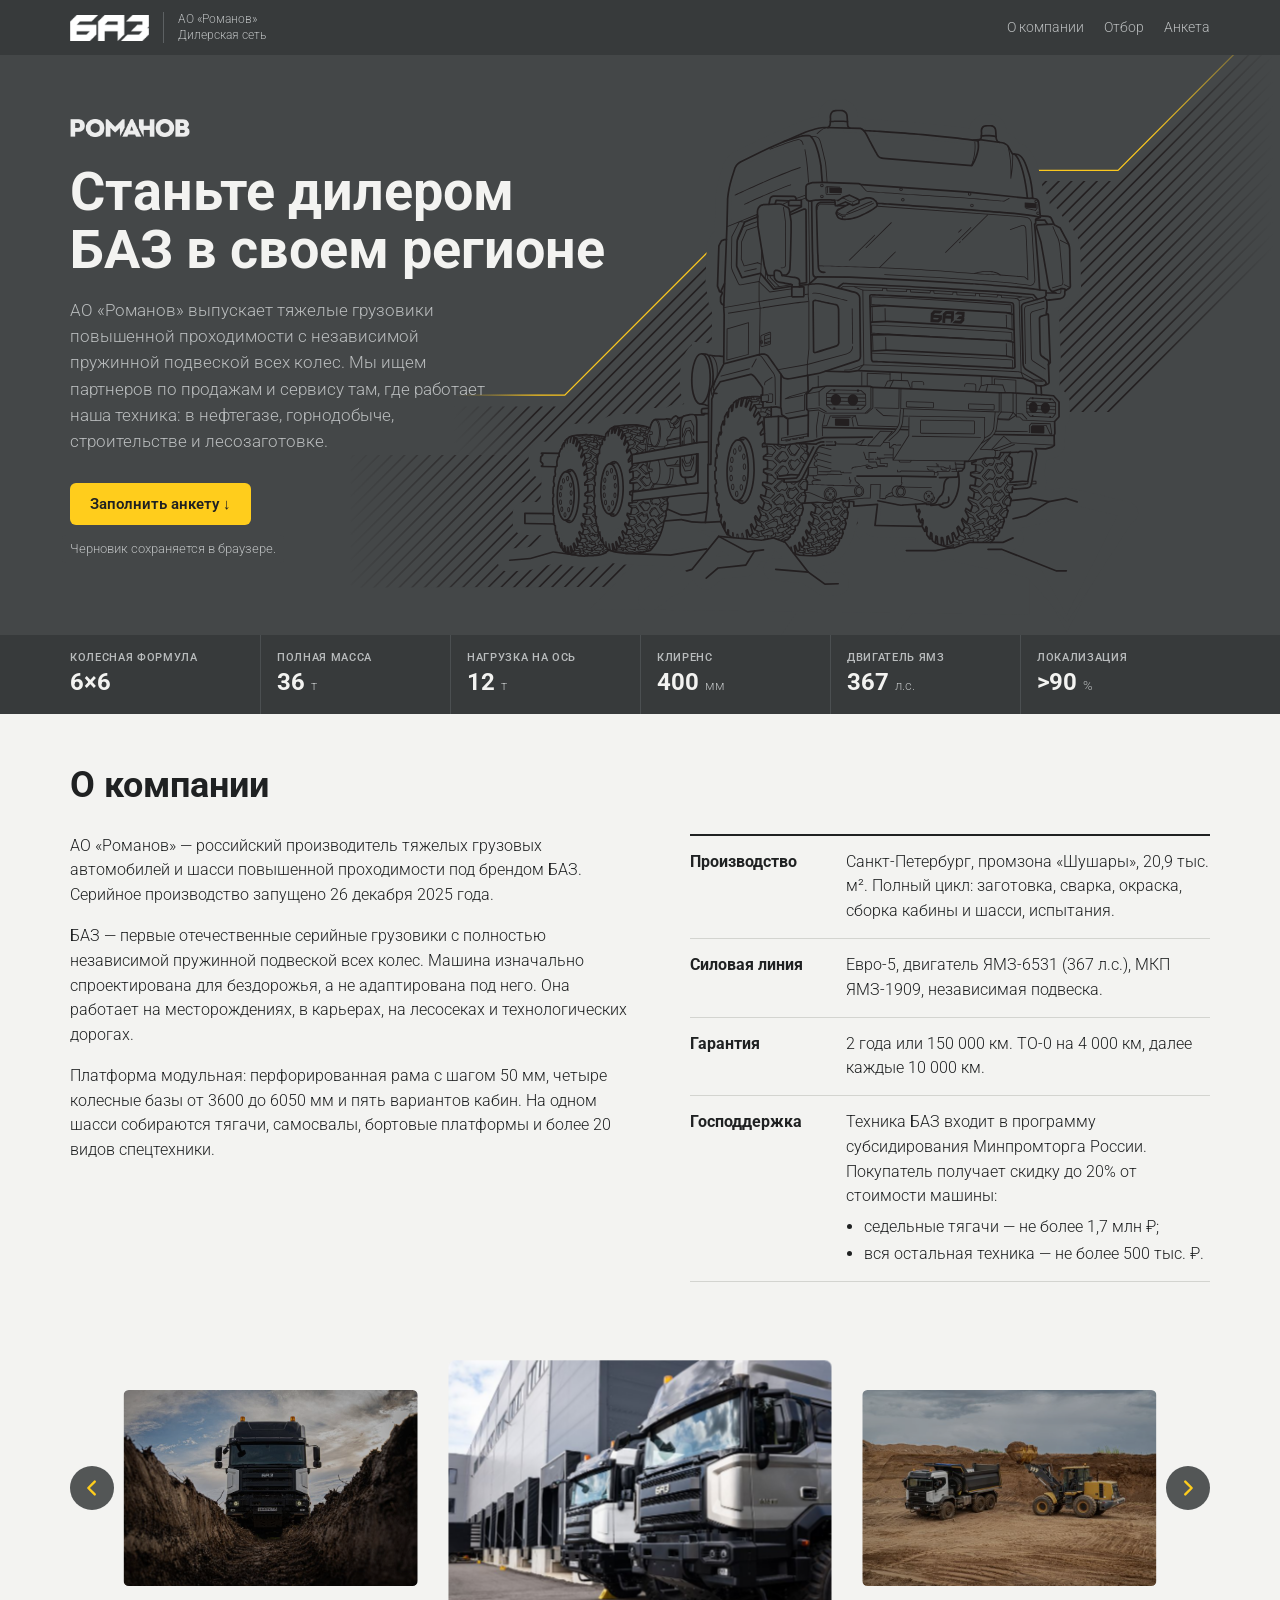
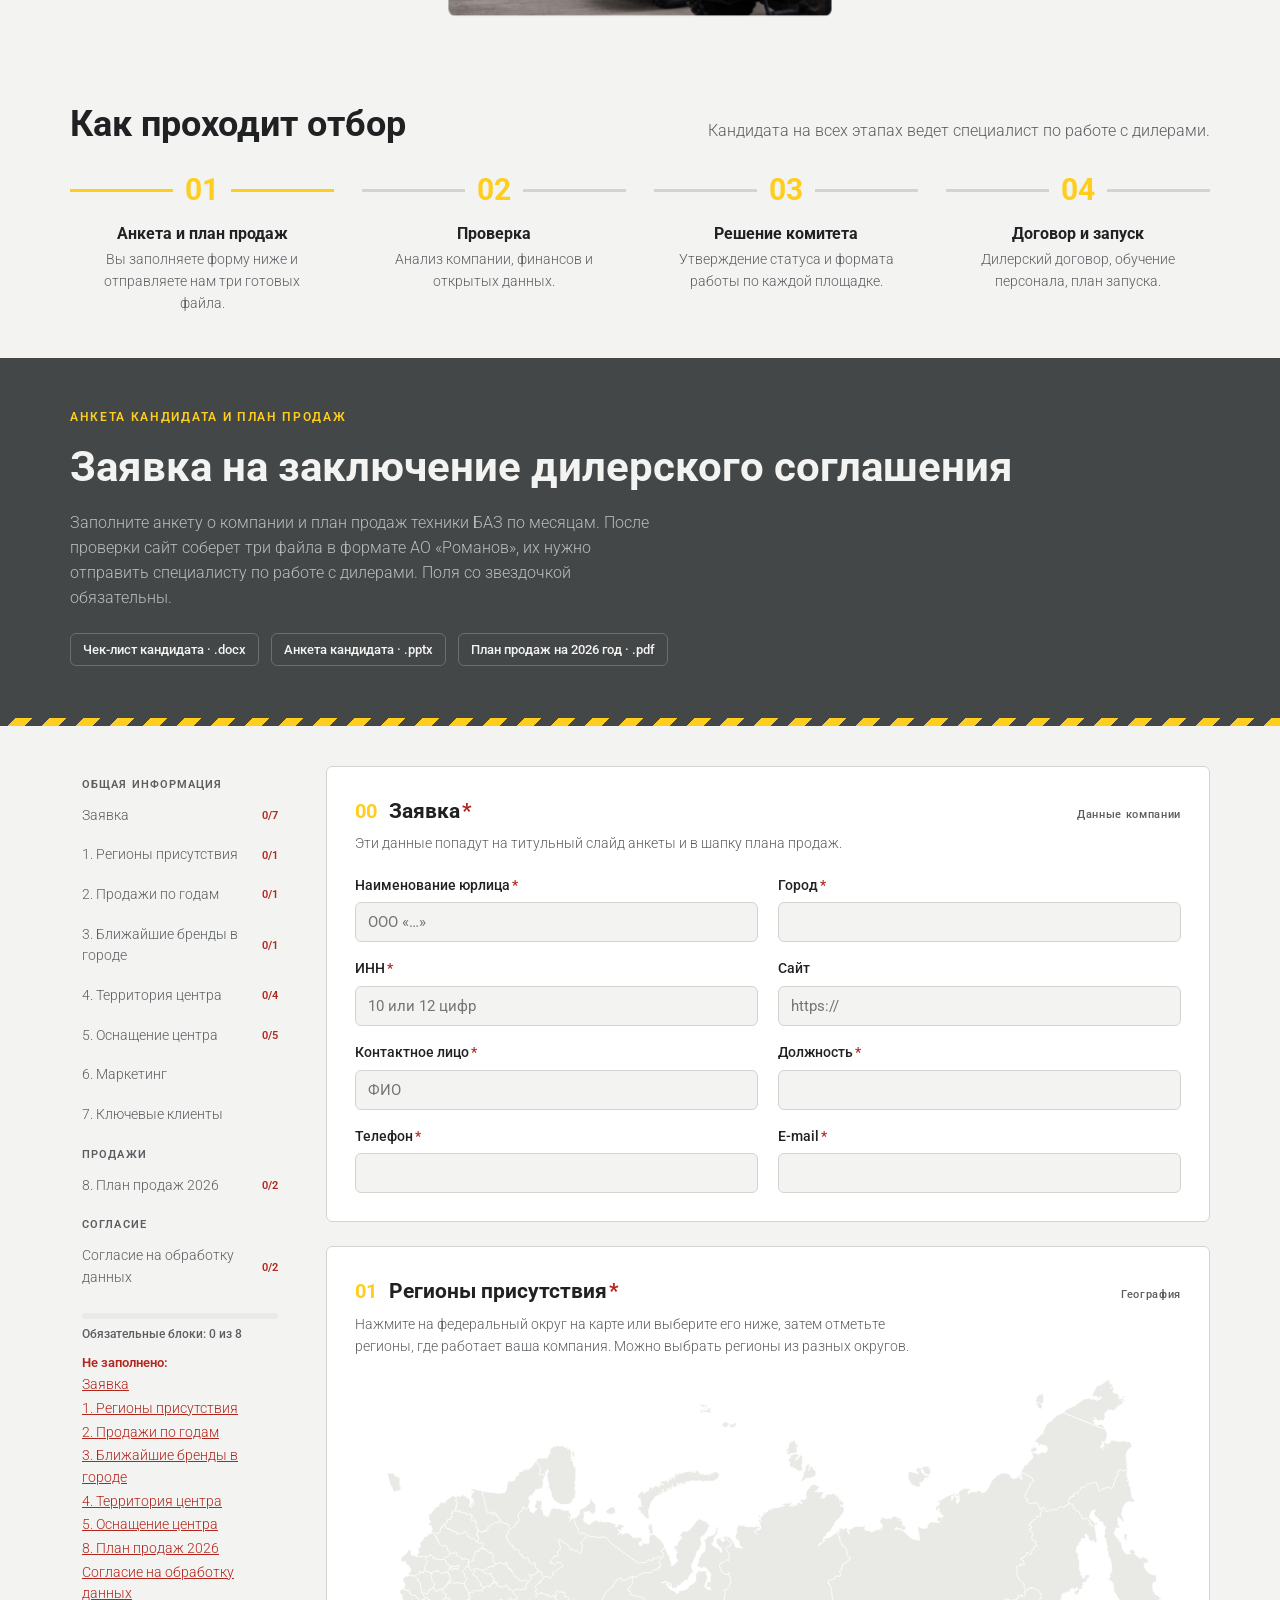
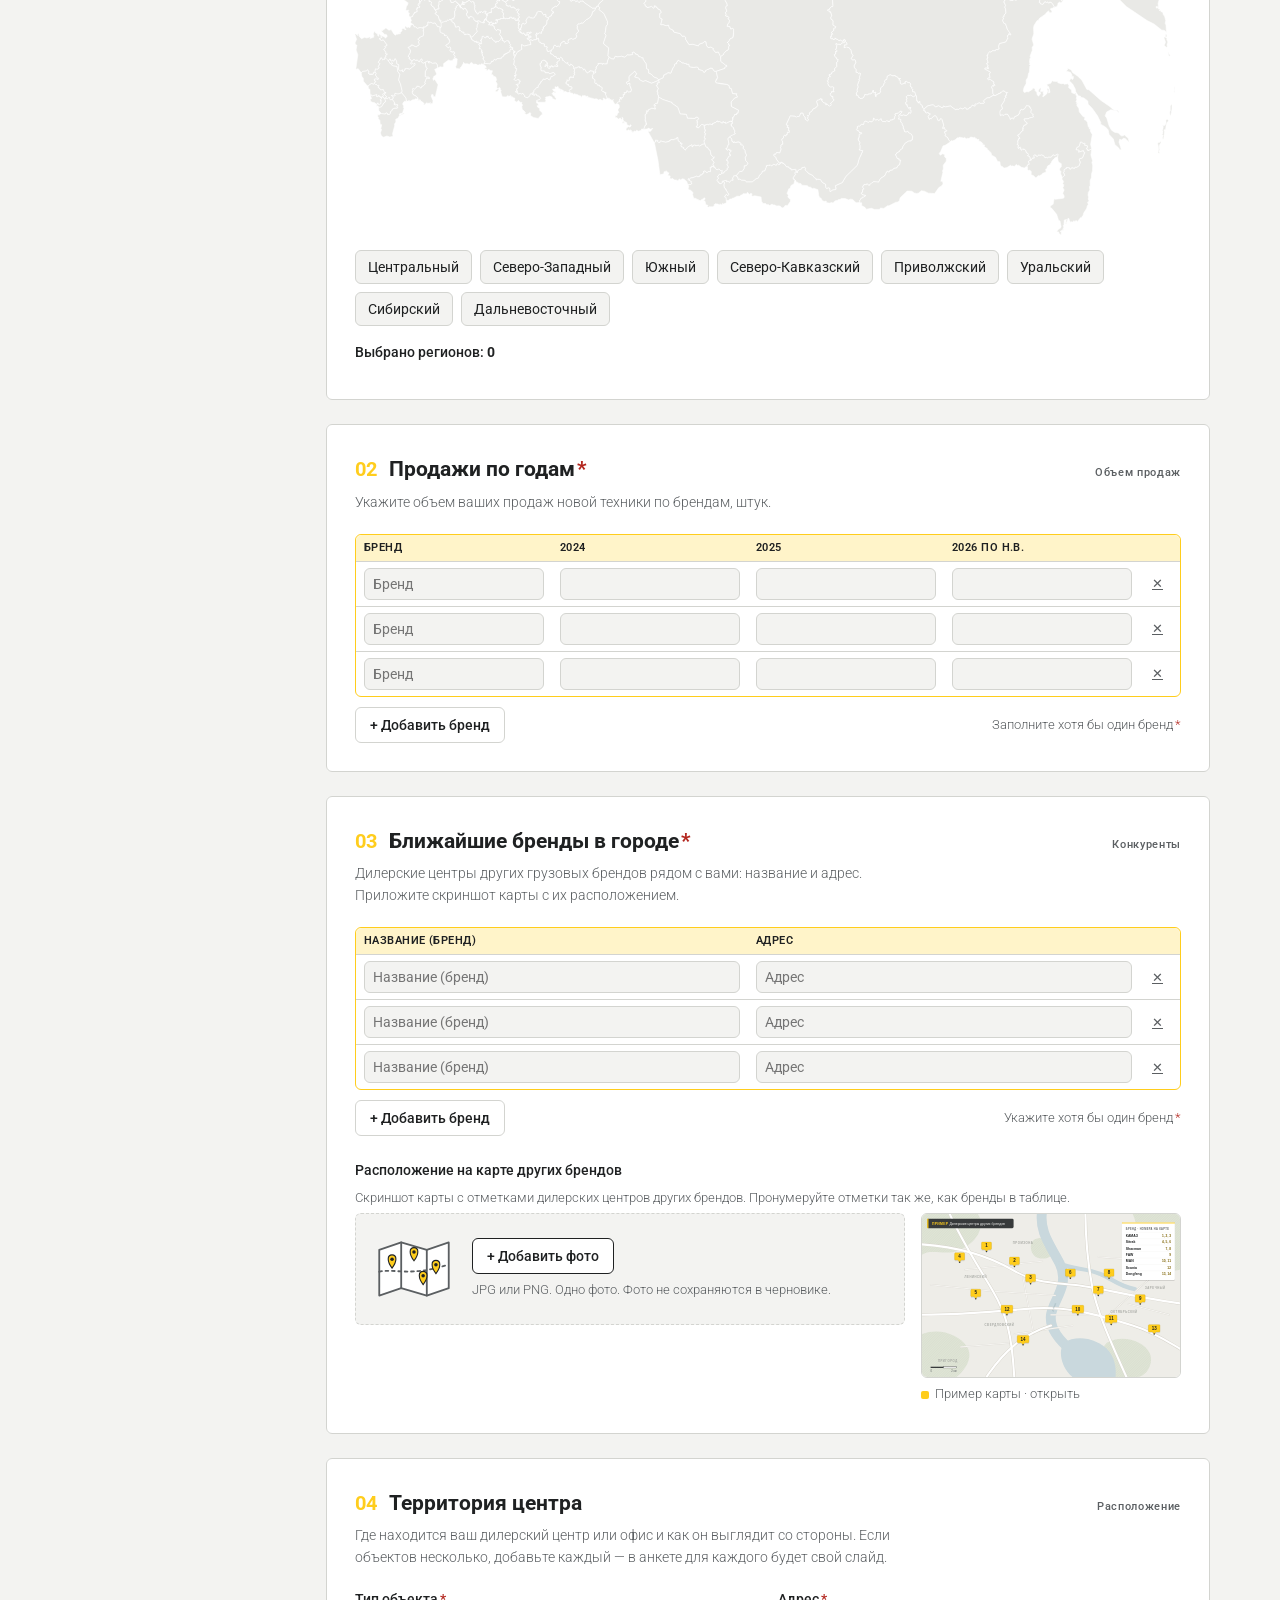
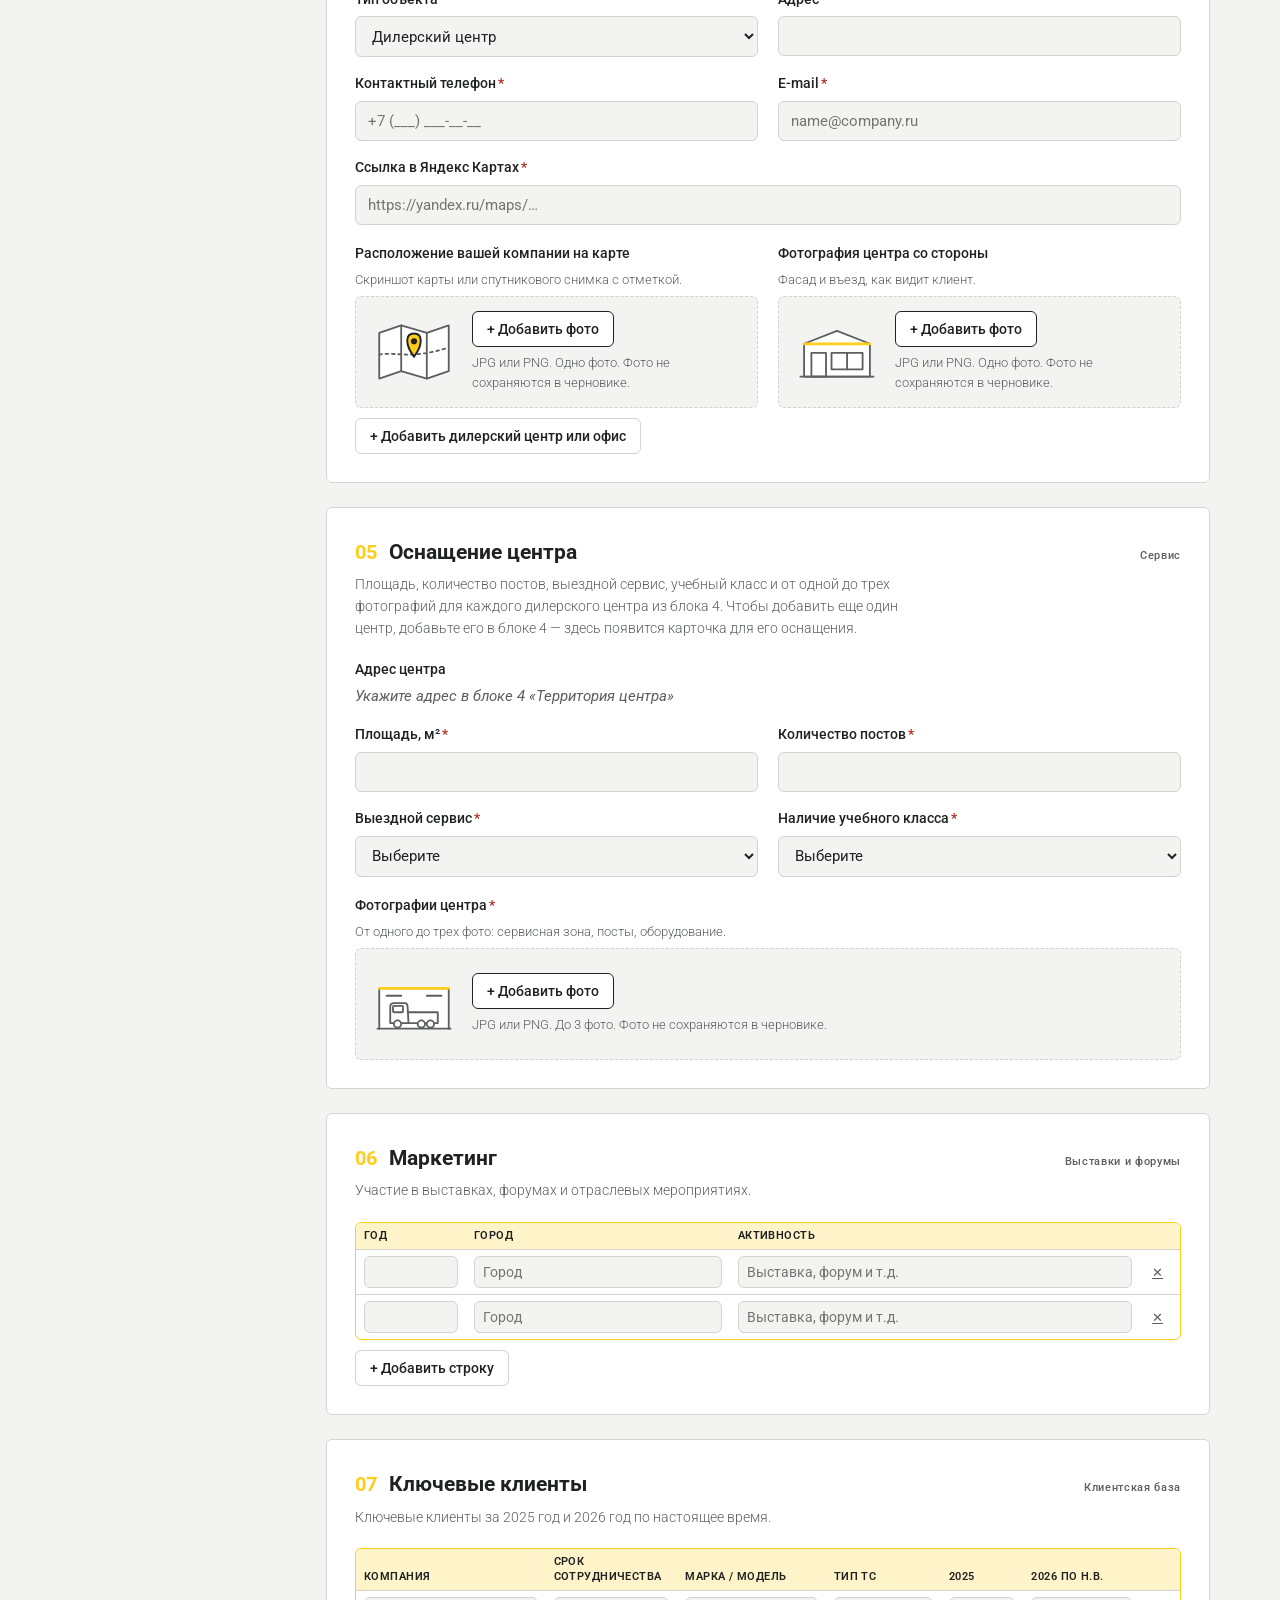
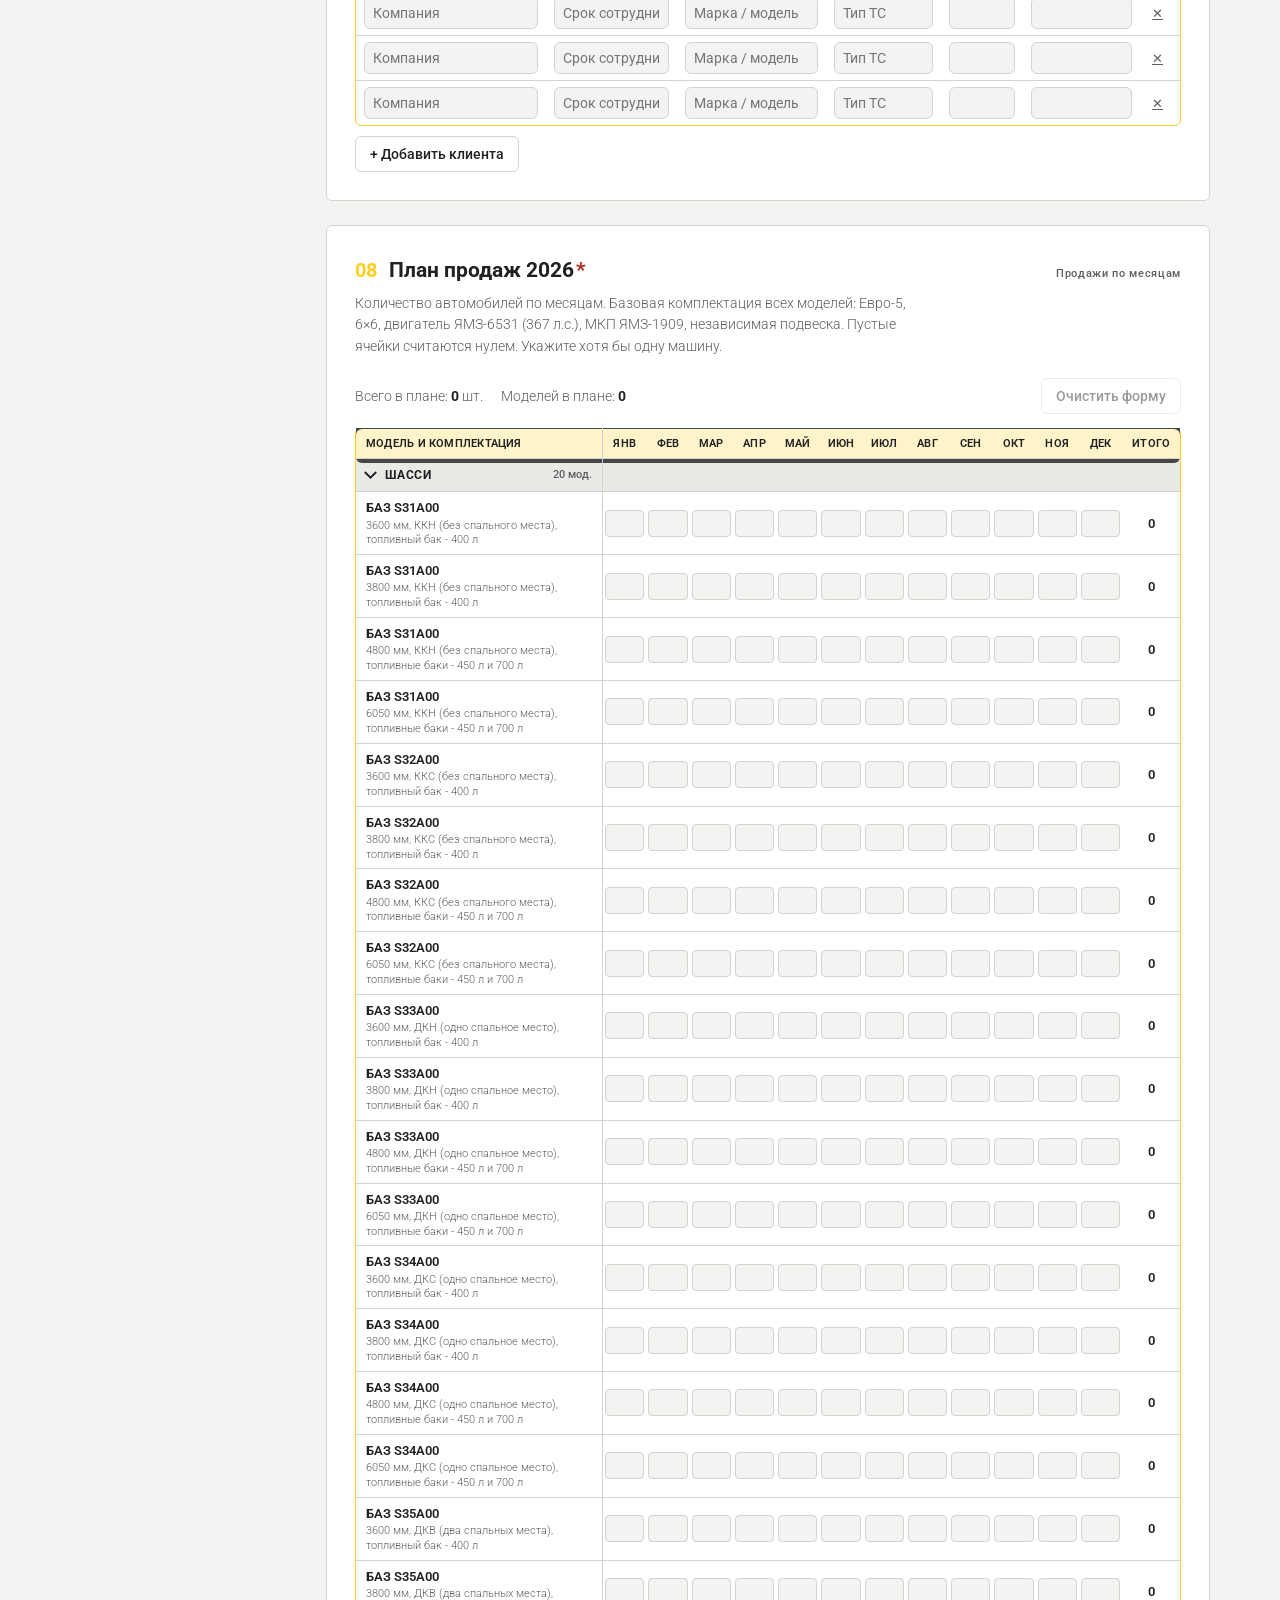
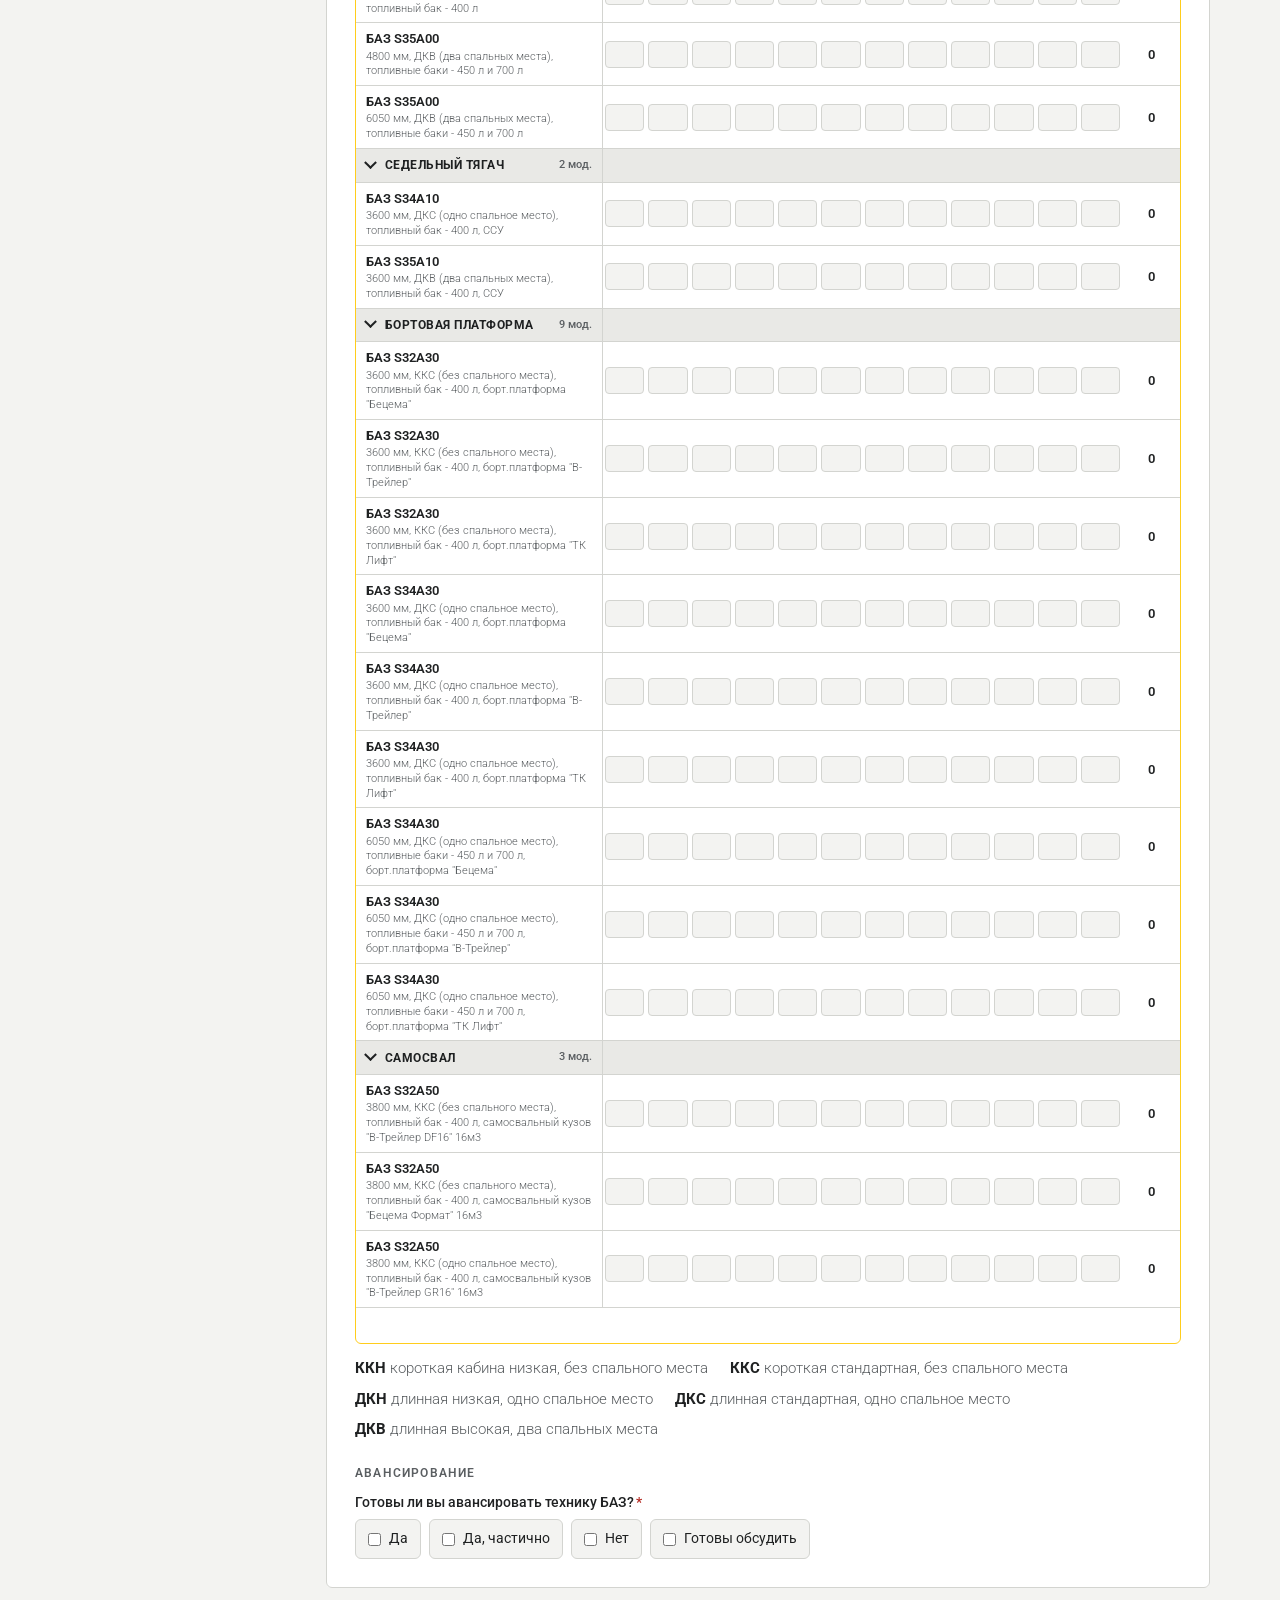
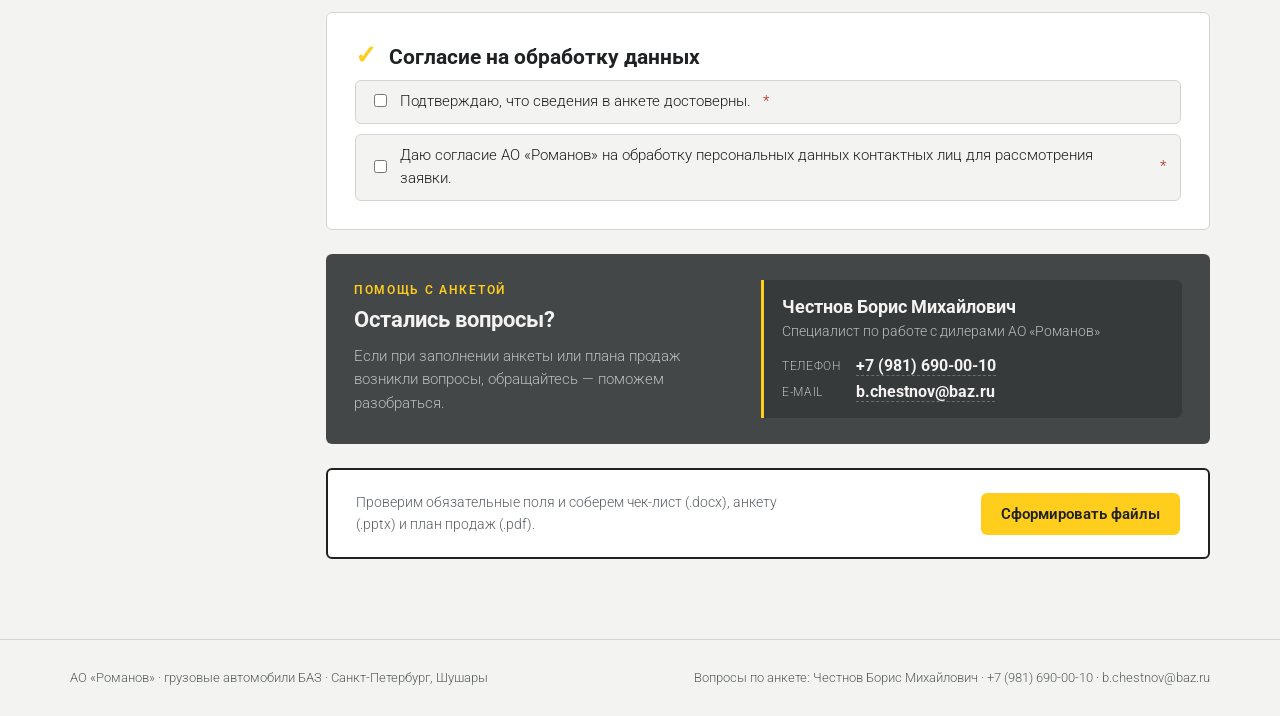
==== index.html @ 2ce1e751 "Блок 03: пример карты конкурентов в окне поверх анкеты Co-Authored-By: Claude Opus 5.5 <noreply@anth" ====
<!doctype html>
<html lang="ru">
<head>
<meta charset="utf-8">
<meta name="viewport" content="width=device-width, initial-scale=1, viewport-fit=cover">
<title>Анкета дилера БАЗ — АО «Романов»</title>
<meta name="description" content="Станьте дилером грузовиков БАЗ в своем регионе. АО «Романов» ищет партнеров по продажам и сервису: заполните анкету кандидата, и файлы для заявки сформируются автоматически.">
<meta name="theme-color" content="#373a3b">
<meta property="og:type" content="website">
<meta property="og:locale" content="ru_RU">
<meta property="og:title" content="Станьте дилером БАЗ в своем регионе">
<meta property="og:description" content="АО «Романов» ищет партнеров по продажам и сервису грузовиков БАЗ. Анкета кандидата в дилеры.">
<meta property="og:image" content="assets/img/hero.jpg">
<link rel="icon" href="favicon.ico" sizes="any">
<link rel="apple-touch-icon" href="assets/img/apple-touch-icon.png">
<link rel="preconnect" href="https://fonts.googleapis.com">
<link rel="preconnect" href="https://fonts.gstatic.com" crossorigin>
<link rel="stylesheet" href="https://fonts.googleapis.com/css2?family=Roboto:wght@300;400;500;700&display=swap">
<link rel="stylesheet" href="assets/css/style.css">
</head>
<body>
<header class="top">
  <div class="wrap">
    <div class="logo"><img src="assets/img/logo-baz-white.png" alt="БАЗ"><span>АО «Романов»<br>Дилерская сеть</span></div>
    <nav aria-label="Разделы">
      <a href="#about">О компании</a><a href="#process">Отбор</a><a href="#form">Анкета</a>
    </nav>
  </div>
</header>

<section class="hero">
  <div class="wrap">
    <div class="hero-text">
      <img class="romanov" src="assets/img/logo-romanov.png" alt="Романов">
      <h1>Станьте дилером БАЗ в своем регионе</h1>
      <p class="lead">АО «Романов» выпускает тяжелые грузовики повышенной проходимости с независимой пружинной подвеской всех колес. Мы ищем партнеров по продажам и сервису там, где работает наша техника: в нефтегазе, горнодобыче, строительстве и лесозаготовке.</p>
      <div class="cta"><a class="btn-y" href="#form">Заполнить анкету ↓</a><small>Черновик сохраняется в браузере.</small></div>
    </div>
  </div>
</section>
<div class="specs"><div class="wrap"><dl>
  <div><dt>Колесная формула</dt><dd>6×6</dd></div>
  <div><dt>Полная масса</dt><dd>36 <small>т</small></dd></div>
  <div><dt>Нагрузка на ось</dt><dd>12 <small>т</small></dd></div>
  <div><dt>Клиренс</dt><dd>400 <small>мм</small></dd></div>
  <div><dt>Двигатель ЯМЗ</dt><dd>367 <small>л.с.</small></dd></div>
  <div><dt>Локализация</dt><dd>&gt;90 <small>%</small></dd></div>
</dl></div></div>

<main>
<section class="block" id="about">
  <div class="wrap">
    <div class="sec-head"><h2>О компании</h2></div>
    <div class="about">
      <div class="text">
        <p>АО «Романов» — российский производитель тяжелых грузовых автомобилей и шасси повышенной проходимости под брендом БАЗ. Серийное производство запущено 26 декабря 2025 года.</p>
        <p>БАЗ — первые отечественные серийные грузовики с полностью независимой пружинной подвеской всех колес. Машина изначально спроектирована для бездорожья, а не адаптирована под него. Она работает на месторождениях, в карьерах, на лесосеках и технологических дорогах.</p>
        <p class="muted">Платформа модульная: перфорированная рама с шагом 50 мм, четыре колесные базы от 3600 до 6050 мм и пять вариантов кабин. На одном шасси собираются тягачи, самосвалы, бортовые платформы и более 20 видов спецтехники.</p>
      </div>
      <dl class="facts">
        <div><dt>Производство</dt><dd>Санкт-Петербург, промзона «Шушары», 20,9 тыс. м². Полный цикл: заготовка, сварка, окраска, сборка кабины и шасси, испытания.</dd></div>
        <div><dt>Силовая линия</dt><dd>Евро-5, двигатель ЯМЗ-6531 (367 л.с.), МКП ЯМЗ-1909, независимая подвеска.</dd></div>
        <div><dt>Гарантия</dt><dd>2 года или 150 000 км. ТО-0 на 4 000 км, далее каждые 10 000 км.</dd></div>
        <div><dt>Господдержка</dt><dd>Техника БАЗ входит в программу субсидирования Минпромторга России. Покупатель получает скидку до 20% от стоимости машины:<ul class="subs"><li>седельные тягачи — не более 1,7&nbsp;млн&nbsp;₽;</li><li>вся остальная техника — не более 500&nbsp;тыс.&nbsp;₽.</li></ul></dd></div>
      </dl>
    </div>
    <div class="carousel" id="lineup" role="region" aria-roledescription="карусель" aria-label="Фотографии техники БАЗ">
      <div class="car-stage" tabindex="0">
        <figure class="car-slide"><img src="assets/img/lineup/01-800.jpg" srcset="assets/img/lineup/01-800.jpg 800w, assets/img/lineup/01-1600.jpg 1600w" sizes="(max-width:720px) 70vw, 420px" alt="Грузовики БАЗ у складского комплекса" decoding="async"></figure>
        <figure class="car-slide"><img src="assets/img/lineup/02-800.jpg" srcset="assets/img/lineup/02-800.jpg 800w, assets/img/lineup/02-1600.jpg 1600w" sizes="(max-width:720px) 70vw, 420px" alt="Самосвал БАЗ на загрузке в карьере" decoding="async"></figure>
        <figure class="car-slide"><img src="assets/img/lineup/03-800.jpg" srcset="assets/img/lineup/03-800.jpg 800w, assets/img/lineup/03-1600.jpg 1600w" sizes="(max-width:720px) 70vw, 420px" alt="Седельные тягачи БАЗ в ряд на площадке" decoding="async"></figure>
        <figure class="car-slide"><img src="assets/img/lineup/04-800.jpg" srcset="assets/img/lineup/04-800.jpg 800w, assets/img/lineup/04-1600.jpg 1600w" sizes="(max-width:720px) 70vw, 420px" alt="Седельный тягач БАЗ на трассе" decoding="async"></figure>
        <figure class="car-slide"><img src="assets/img/lineup/05-800.jpg" srcset="assets/img/lineup/05-800.jpg 800w, assets/img/lineup/05-1600.jpg 1600w" sizes="(max-width:720px) 70vw, 420px" alt="Грузовики БАЗ, вид сзади: колесная формула 6×6" decoding="async"></figure>
        <figure class="car-slide"><img src="assets/img/lineup/06-800.jpg" srcset="assets/img/lineup/06-800.jpg 800w, assets/img/lineup/06-1600.jpg 1600w" sizes="(max-width:720px) 70vw, 420px" alt="Лесовоз БАЗ на лесной площадке зимой" decoding="async"></figure>
        <figure class="car-slide"><img src="assets/img/lineup/07-800.jpg" srcset="assets/img/lineup/07-800.jpg 800w, assets/img/lineup/07-1600.jpg 1600w" sizes="(max-width:720px) 70vw, 420px" alt="Грузовик БАЗ в траншее, вид спереди" decoding="async"></figure>
      </div>
      <button type="button" class="car-btn prev" aria-label="Предыдущее фото"><svg viewBox="0 0 24 24" aria-hidden="true"><path d="M15 5l-7 7 7 7"/></svg></button>
      <button type="button" class="car-btn next" aria-label="Следующее фото"><svg viewBox="0 0 24 24" aria-hidden="true"><path d="M9 5l7 7-7 7"/></svg></button>
    </div>
  </div>
</section>

<section class="block" id="process">
  <div class="wrap">
    <div class="sec-head"><h2>Как проходит отбор</h2><p>Кандидата на всех этапах ведет специалист по работе с дилерами.</p></div>
    <ol class="steps">
      <li><h3>Анкета и план продаж</h3><p>Вы заполняете форму ниже и отправляете нам три готовых файла.</p></li>
      <li><h3>Проверка</h3><p>Анализ компании, финансов и открытых данных.</p></li>
      <li><h3>Решение комитета</h3><p>Утверждение статуса и формата работы по каждой площадке.</p></li>
      <li><h3>Договор и запуск</h3><p>Дилерский договор, обучение персонала, план запуска.</p></li>
    </ol>
  </div>
</section>

<section class="form-zone" id="form">
  <div class="wrap">
    <div class="eyebrow">Анкета кандидата и план продаж</div>
    <h2>Заявка на заключение дилерского соглашения</h2>
    <p>Заполните анкету о компании и план продаж техники БАЗ по месяцам. После проверки сайт соберет три файла в формате АО «Романов», их нужно отправить специалисту по работе с дилерами. Поля со звездочкой обязательны.</p>
    <div class="outputs"><span>Чек-лист кандидата · .docx</span><span>Анкета кандидата · .pptx</span><span>План продаж на 2026 год · .pdf</span></div>
  </div>
</section>

<div class="wrap form-layout">
  <aside class="rail" aria-label="Разделы анкеты">
    <div class="part">Общая информация</div>
    <a href="#s0" data-s="s0" data-req="1"><span class="nm">Заявка</span><span class="st"></span></a>
    <a href="#sr" data-s="sr" data-req="1"><span class="nm">1. Регионы присутствия</span><span class="st"></span></a>
    <a href="#s1" data-s="s1" data-req="1"><span class="nm">2. Продажи по годам</span><span class="st"></span></a>
    <a href="#s2" data-s="s2" data-req="1"><span class="nm">3. Ближайшие бренды в городе</span><span class="st"></span></a>
    <a href="#s3" data-s="s3" data-req="1"><span class="nm">4. Территория центра</span><span class="st"></span></a>
    <a href="#s4" data-s="s4" data-req="1"><span class="nm">5. Оснащение центра</span><span class="st"></span></a>
    <a href="#s5" data-s="s5"><span class="nm">6. Маркетинг</span><span class="st"></span></a>
    <a href="#s6" data-s="s6"><span class="nm">7. Ключевые клиенты</span><span class="st"></span></a>
    <div class="part">Продажи</div>
    <a href="#s7" data-s="s7" data-req="1"><span class="nm">8. План продаж 2026</span><span class="st"></span></a>
    <div class="part">Согласие</div>
    <a href="#sx" data-s="sx" data-req="1"><span class="nm">Согласие на обработку данных</span><span class="st"></span></a>
    <div class="bar"><i id="bar"></i></div>
    <div class="pct" id="pct"></div>
    <a class="m-next" id="mNext" href="#s0" hidden></a>
    <div class="missing" id="missing"></div>
    <div class="save" id="saveNote"></div>
  </aside>

  <div style="min-width:0">
  <form id="app" novalidate>
    <div class="form-alert" id="formAlert" hidden></div>

    <fieldset id="s0">
      <legend><span class="n">00</span><h3>Заявка<span class="req">*</span></h3><span class="slide">Данные компании</span></legend>
      <p class="fs-hint">Эти данные попадут на титульный слайд анкеты и в шапку плана продаж.</p>
      <div class="grid">
        <div class="f"><label for="c_name">Наименование юрлица<span class="req">*</span></label><input type="text" id="c_name" name="c_name" required placeholder="ООО «…»"><p class="dg-err" id="dg_name" hidden>Наименование юрлица не может состоять только из цифр.</p></div>
        <div class="f"><label for="c_city">Город<span class="req">*</span></label><input type="text" id="c_city" name="c_city" required><p class="dg-err" id="dg_city" hidden>Название города не может состоять только из цифр.</p></div>
        <div class="f"><label for="c_inn">ИНН<span class="req">*</span></label><input type="text" id="c_inn" name="c_inn" required inputmode="numeric" data-pattern="^(\d{10}|\d{12})$" placeholder="10 или 12 цифр"></div>
        <div class="f"><label for="c_site">Сайт</label><input type="url" id="c_site" name="c_site" placeholder="https://"></div>
        <div class="f"><label for="c_person">Контактное лицо<span class="req">*</span></label><input type="text" id="c_person" name="c_person" required placeholder="ФИО"></div>
        <div class="f"><label for="c_pos">Должность<span class="req">*</span></label><input type="text" id="c_pos" name="c_pos" required></div>
        <div class="f"><label for="c_phone">Телефон<span class="req">*</span></label><input type="tel" id="c_phone" name="c_phone" required></div>
        <div class="f"><label for="c_email">E-mail<span class="req">*</span></label><input type="email" id="c_email" name="c_email" required></div>
      </div>
    </fieldset>

    <fieldset id="sr">
      <legend><span class="n">01</span><h3>Регионы присутствия<span class="req">*</span></h3><span class="slide">География</span></legend>
      <p class="fs-hint">Нажмите на федеральный округ на карте или выберите его ниже, затем отметьте регионы, где работает ваша компания. Можно выбрать регионы из разных округов.</p>
      <div class="rmap-wrap" id="regMap"><svg class="rmap" id="rmapSvg" viewBox="0 0 1000 555" role="group" aria-label="Карта федеральных округов России"></svg><div class="rmap-tip" id="rmapTip" hidden></div></div>
      <div class="fd-row" id="fdRow" role="tablist" aria-label="Федеральные округа"></div>
      <div class="fd-panel" id="fdPanel" hidden>
        <div class="fd-head"><b id="fdTitle"></b><span><button type="button" class="btn-x" id="fdAll">Выбрать все</button><button type="button" class="btn-x" id="fdNone">Снять все</button></span></div>
        <div class="opts" id="fdList"></div>
      </div>
      <div class="reg-sel"><span class="lbl">Выбрано регионов: <b id="regCount">0</b></span><div class="reg-chips" id="regChips"></div></div>
      <input type="hidden" id="regions" name="regions">
    </fieldset>

    <fieldset id="s1">
      <legend><span class="n">02</span><h3>Продажи по годам<span class="req">*</span></h3><span class="slide">Объем продаж</span></legend>
      <p class="fs-hint">Укажите объем ваших продаж новой техники по брендам, штук.</p>
      <div class="tbl-wrap"><table class="t t-sales"><thead><tr><th>Бренд</th><th>2024</th><th>2025</th><th>2026 по н.в.</th><th class="act"></th></tr></thead><tbody id="t_sales"></tbody></table></div>
      <div class="tbl-foot"><button type="button" class="btn-ghost" data-add="sales">+ Добавить бренд</button><span class="hint">Заполните хотя бы один бренд<span class="req">*</span></span></div>
      <p class="dg-err" id="dg_sales" hidden>Название бренда не может состоять только из цифр.</p>
    </fieldset>

    <fieldset id="s2">
      <legend><span class="n">03</span><h3>Ближайшие бренды в городе<span class="req">*</span></h3><span class="slide">Конкуренты</span></legend>
      <p class="fs-hint">Дилерские центры других грузовых брендов рядом с вами: название и адрес. Приложите скриншот карты с их расположением.</p>
      <div class="tbl-wrap"><table class="t"><thead><tr><th>Название (бренд)</th><th>Адрес</th><th class="act"></th></tr></thead><tbody id="t_comp"></tbody></table></div>
      <div class="tbl-foot"><button type="button" class="btn-ghost" data-add="comp">+ Добавить бренд</button><span class="hint">Укажите хотя бы один бренд<span class="req">*</span></span></div>
      <p class="dg-err" id="dg_comp" hidden>Название бренда не может состоять только из цифр.</p>
      <div class="f photo-f"><span class="lbl">Расположение на карте других брендов</span><span class="hint">Скриншот карты с отметками дилерских центров других брендов. Пронумеруйте отметки так же, как бренды в таблице.</span><div class="ex-row"><div class="drop" data-photo="compMap" data-max="1"></div><a class="ex" href="assets/img/example-comp-map.svg" data-lb="Пример: пронумерованные отметки дилерских центров других брендов и легенда с номерами"><img src="assets/img/example-comp-map.svg" alt="Пример карты: пронумерованные отметки дилерских центров других брендов и список брендов с номерами" loading="lazy" width="1200" height="760"><span>Пример карты · открыть</span></a></div></div>
    </fieldset>

    <fieldset id="s3">
      <legend><span class="n">04</span><h3>Территория центра</h3><span class="slide">Расположение</span></legend>
      <p class="fs-hint">Где находится ваш дилерский центр или офис и как он выглядит со стороны. Если объектов несколько, добавьте каждый — в анкете для каждого будет свой слайд.</p>
      <div class="reps" id="centers"></div>
      <div class="tbl-foot"><button type="button" class="btn-ghost" id="addCenter">+ Добавить дилерский центр или офис</button></div>
    </fieldset>

    <fieldset id="s4">
      <legend><span class="n">05</span><h3>Оснащение центра</h3><span class="slide">Сервис</span></legend>
      <p class="fs-hint">Площадь, количество постов, выездной сервис, учебный класс и от одной до трех фотографий для каждого дилерского центра из блока 4. Чтобы добавить еще один центр, добавьте его в блоке 4 — здесь появится карточка для его оснащения.</p>
      <div class="reps" id="showrooms"></div>
      <p class="eq-none" id="eqNone" hidden>В блоке 4 указаны только офисы. Оснащение заполняется для дилерских центров.</p>
    </fieldset>

    <fieldset id="s5">
      <legend><span class="n">06</span><h3>Маркетинг</h3><span class="slide">Выставки и форумы</span></legend>
      <p class="fs-hint">Участие в выставках, форумах и отраслевых мероприятиях.</p>
      <div class="tbl-wrap"><table class="t t-mkt"><thead><tr><th>Год</th><th>Город</th><th>Активность</th><th class="act"></th></tr></thead><tbody id="t_mkt"></tbody></table></div>
      <div class="tbl-foot"><button type="button" class="btn-ghost" data-add="mkt">+ Добавить строку</button></div>
      <p class="dg-err" id="dg_mkt" hidden>Название города не может состоять только из цифр.</p>
    </fieldset>

    <fieldset id="s6">
      <legend><span class="n">07</span><h3>Ключевые клиенты</h3><span class="slide">Клиентская база</span></legend>
      <p class="fs-hint">Ключевые клиенты за 2025 год и 2026 год по настоящее время.</p>
      <div class="tbl-wrap"><table class="t t-cli"><thead><tr><th>Компания</th><th>Срок сотрудничества</th><th>Марка / модель</th><th>Тип ТС</th><th>2025</th><th>2026 по н.в.</th><th class="act"></th></tr></thead><tbody id="t_cli"></tbody></table></div>
      <div class="tbl-foot"><button type="button" class="btn-ghost" data-add="cli">+ Добавить клиента</button></div>
    </fieldset>

    <fieldset id="s7">
      <legend><span class="n">08</span><h3>План продаж 2026<span class="req">*</span></h3><span class="slide">Продажи по месяцам</span></legend>
      <p class="fs-hint">Количество автомобилей по месяцам. Базовая комплектация всех моделей: Евро-5, 6×6, двигатель ЯМЗ-6531 (367 л.с.), МКП ЯМЗ-1909, независимая подвеска. Пустые ячейки считаются нулем. Укажите хотя бы одну машину.<span class="plan-hint"> Нажмите на модель, чтобы открыть месяцы.</span></p>
      <div class="order-meta"><span>Всего в плане: <b id="oTotal">0</b> шт.</span><span>Моделей в плане: <b id="oModels">0</b></span><span class="o-clear"><span id="oUndo" hidden>План очищен. <button type="button" class="btn-x" id="oUndoBtn">Вернуть</button></span><button type="button" class="btn-ghost" id="oClear">Очистить форму</button></span></div>
      <div class="order-wrap"><table class="o" id="order"></table></div>
      <div class="legend"><span><b>ККН</b> короткая кабина низкая, без спального места</span><span><b>ККС</b> короткая стандартная, без спального места</span><span><b>ДКН</b> длинная низкая, одно спальное место</span><span><b>ДКС</b> длинная стандартная, одно спальное место</span><span><b>ДКВ</b> длинная высокая, два спальных места</span></div>
      <div class="advance" id="advBox">
        <div class="sub">Авансирование</div>
        <div class="grid">
          <div class="f full" id="advReadyF"><span class="lbl">Готовы ли вы авансировать технику БАЗ?<span class="req">*</span></span>
            <div class="opts" role="group" aria-label="Готовность авансирования">
              <label><input type="checkbox" class="xr" name="adv_ready" value="Да"> Да</label>
              <label><input type="checkbox" class="xr" name="adv_ready" value="Да, частично"> Да, частично</label>
              <label><input type="checkbox" class="xr" name="adv_ready" value="Нет"> Нет</label>
              <label><input type="checkbox" class="xr" name="adv_ready" value="Готовы обсудить"> Готовы обсудить</label>
            </div></div>
          <div class="f" id="advQtyF" hidden><label for="adv_qty">Сколько машин готовы авансировать, шт.<span class="req">*</span></label><input type="number" min="0" step="1" inputmode="numeric" id="adv_qty" name="adv_qty"><span class="hint" id="advQtyHint"></span></div>
          <div class="f" id="advPctF" hidden><label for="adv_pct">Размер аванса, %<span class="req">*</span></label><input type="number" min="1" max="100" step="1" inputmode="numeric" id="adv_pct" name="adv_pct"><span class="hint">От 1 до 100% стоимости машины.</span></div>
        </div>
      </div>
    </fieldset>

    <fieldset id="sx">
      <legend><span class="n">✓</span><h3>Согласие на обработку данных</h3></legend>
      <div class="grid" style="clear:both">
        <label class="check full"><input type="checkbox" id="x_true" name="x_true" required> Подтверждаю, что сведения в анкете достоверны.<span class="req">*</span></label>
        <label class="check full"><input type="checkbox" id="x_pd" name="x_pd" required> Даю согласие АО «Романов» на обработку персональных данных контактных лиц для рассмотрения заявки.<span class="req">*</span></label>
      </div>
    </fieldset>

    <section class="contact" id="contact" aria-labelledby="contactTitle">
      <div class="contact-text">
        <div class="eyebrow">Помощь с анкетой</div>
        <h3 id="contactTitle">Остались вопросы?</h3>
        <p>Если при заполнении анкеты или плана продаж возникли вопросы, обращайтесь — поможем разобраться.</p>
      </div>
      <div class="contact-card">
        <b class="contact-name">Честнов Борис Михайлович</b>
        <span class="contact-org">Специалист по работе с дилерами АО «Романов»</span>
        <div class="contact-lines">
          <div class="cl"><span class="k">Телефон</span><button type="button" class="v" data-copy="+7 (981) 690-00-10" title="Нажмите, чтобы скопировать">+7 (981) 690-00-10</button><span class="done" aria-live="polite"></span></div>
          <div class="cl"><span class="k">E-mail</span><button type="button" class="v" data-copy="b.chestnov@baz.ru" title="Нажмите, чтобы скопировать">b.chestnov@baz.ru</button><span class="done" aria-live="polite"></span></div>
        </div>
      </div>
    </section>

    <div class="submit-bar">
      <p>Проверим обязательные поля и соберем чек-лист (.docx), анкету (.pptx) и план продаж (.pdf).</p>
      <button type="submit" class="btn-y" id="go">Сформировать файлы</button>
    </div>
  </form>

  <div class="result" id="result" hidden>
    <div class="eyebrow" style="color:var(--ok)">Готово</div>
    <h3>Скачайте файлы и отправьте их нам</h3>
    <p>Приложите все три файла к письму и отправьте на <b>b.chestnov@baz.ru</b> — Честнову Борису Михайловичу, специалисту по работе с дилерами АО «Романов». Вопросы по анкете: <b>+7 (981) 690-00-10</b>.</p>
    <div class="files">
      <div class="file"><b id="fnC">Чек-лист кандидата.docx</b><p>Данные компании, комплектность анкеты и список файлов для отправки.</p><button type="button" class="btn-y" id="dlC">Скачать чек-лист</button></div>
      <div class="file"><b id="fnP">Анкета кандидата.pptx</b><p>Анкета в фирменном стиле БАЗ с вашими данными и фотографиями.</p><button type="button" class="btn-y" id="dlP">Скачать анкету</button></div>
      <div class="file"><b id="fnPP">План продаж.pdf</b><p>Бланк плана продаж на одной странице A4: все модели по месяцам, итоги, авансирование и подпись.</p><button type="button" class="btn-y" id="dlPP">Скачать план (PDF)</button></div>
    </div>
    <div class="toast" id="toast" aria-live="polite"></div>
    <div class="actions"><button type="button" class="btn-ghost" id="dlZip">Скачать архив (.zip)</button><button type="button" class="btn-ghost" id="backEdit">Вернуться к редактированию</button></div>
  </div>
  </div>
</div>
</main>

<footer class="foot"><div class="wrap"><span>АО «Романов» · грузовые автомобили БАЗ · Санкт-Петербург, Шушары</span><span>Вопросы по анкете: Честнов Борис Михайлович · +7 (981) 690-00-10 · b.chestnov@baz.ru</span></div></footer>

<script src="assets/data/regions.js"></script>
<script src="assets/data/deck-assets.js"></script>
<script src="assets/js/fill.js"></script>
<script src="assets/js/deck.js"></script>
<script src="assets/data/plan-pdf-assets.js"></script>
<script src="assets/js/planpdf.js"></script>
<dialog class="lb" id="lb" aria-label="Пример карты"><p class="lb-t">Пример карты</p><button type="button" class="lb-x" aria-label="Закрыть">×</button><img src="" alt=""><p class="lb-cap"></p></dialog>
<script src="assets/js/carousel.js"></script>
<script src="assets/js/favicon.js"></script>
<script src="assets/js/app.js"></script>
</body>
</html>
---- assets/css/style.css ----
/* Brand face DIN Pro (Light / Bold): used when installed on the viewer's computer; Roboto otherwise. */
@font-face{font-family:"BAZ DIN";font-weight:300;src:local("DIN Pro Light"),local("DINPro-Light"),local("DIN Pro Light Regular")}
@font-face{font-family:"BAZ DIN";font-weight:700;src:local("DIN Pro Bold"),local("DINPro-Bold"),local("DIN Pro Bold Regular")}
/* Layout: brand graphite hero with the template's line-art truck, then a form with a sticky section rail. Form sections mirror the candidate deck slide by slide, then the 2026 order sheet. */
:root{
  --bg:#f3f3f1; --surface:#ffffff; --sunk:#e9e9e6;
  --ink:#1f2122; --muted:#5b5f62; --line:#d3d4d0;
  --graphite:#444748; --graphite-d:#373a3b; --on-g:#f3f3f1; --on-g-muted:#b9bcbd;
  --yellow:#ffcd1c; --yellow-ink:#1f2122; --yellow-soft:#fff4c9; --accent-text:#7d6200;
  --ok:#2f7d4f; --err:#b3261e; --focus:#1f5fbf;
  --f-display:"BAZ DIN",Roboto,"Helvetica Neue",Arial,sans-serif;
  --f-body:"BAZ DIN",Roboto,"Helvetica Neue",Arial,sans-serif;
  --f-mono:"BAZ DIN",Roboto,"Helvetica Neue",Arial,sans-serif;
  --r:6px;
}
@media (prefers-color-scheme:dark){:root:not([data-theme="light"]){
  --bg:#17191a; --surface:#202324; --sunk:#282b2d; --ink:#ecece8; --muted:#a4a8ab; --line:#373b3d;
  --graphite:#444748; --graphite-d:#2a2d2e; --yellow-soft:#3a3212; --accent-text:#ffcd1c;
  --ok:#5cc187; --err:#f08a80; --focus:#7fb0ff; color-scheme:dark;
}}
:root[data-theme="dark"]{
  --bg:#17191a; --surface:#202324; --sunk:#282b2d; --ink:#ecece8; --muted:#a4a8ab; --line:#373b3d;
  --graphite:#444748; --graphite-d:#2a2d2e; --yellow-soft:#3a3212; --accent-text:#ffcd1c;
  --ok:#5cc187; --err:#f08a80; --focus:#7fb0ff; color-scheme:dark;
}
*{box-sizing:border-box}
[hidden]{display:none!important}
html,body{margin:0}
img{max-width:100%}
html{scroll-behavior:smooth;overflow-anchor:none}
@media (prefers-reduced-motion:reduce){html{scroll-behavior:auto}*{transition:none!important}}
body{background:var(--bg);color:var(--ink);font:300 16px/1.55 var(--f-body)}
.wrap{max-width:1180px;margin:0 auto;padding-inline:20px}
h1,h2,h3{font-family:var(--f-display);font-weight:700;text-wrap:balance;letter-spacing:0;margin:0}
p{margin:0}
a{color:inherit}
:focus-visible{outline:2px solid var(--focus);outline-offset:2px}
.eyebrow{font:600 12px var(--f-mono);letter-spacing:.14em;text-transform:uppercase;color:var(--accent-text)}

/* top */
.top{background:var(--graphite-d);color:var(--on-g)}
.top .wrap{display:flex;align-items:center;justify-content:space-between;gap:16px;padding-block:12px}
.logo{display:flex;align-items:center;gap:14px}
.logo img{height:26px;width:auto}
.logo span{font-size:12px;color:var(--on-g-muted);line-height:1.3;border-left:1px solid #5d6163;padding-left:14px}
.top nav{display:flex;gap:20px;font-size:14px}
.top nav a{text-decoration:none;color:var(--on-g-muted)}
.top nav a:hover{color:var(--on-g)}
@media (max-width:760px){.top nav{display:none}}
.btn-y{display:inline-flex;align-items:center;gap:8px;background:var(--yellow);color:var(--yellow-ink);text-decoration:none;border:0;border-radius:var(--r);padding:12px 20px;font:600 15px var(--f-body);cursor:pointer}
.btn-y:hover{filter:brightness(1.04)}
.btn-y:disabled{opacity:.6;cursor:progress}
.btn-ghost{background:none;border:1px solid var(--line);color:var(--ink);border-radius:var(--r);padding:9px 14px;font:500 14px var(--f-body);cursor:pointer}
.btn-ghost:hover{background:var(--sunk)}
.btn-x{background:none;border:0;color:var(--muted);cursor:pointer;font-size:13px;text-decoration:underline;padding:4px}

/* hero */
/* Illustration is pinned to the text column (not the window edge) and enlarged so its hatching runs behind the CTA button */
.hero{--hx:max(0px,calc((100vw - 1180px)/2 - 2px));background:linear-gradient(90deg,var(--graphite) calc(var(--hx) + 295px),rgba(68,71,72,0) calc(var(--hx) + 470px),rgba(68,71,72,0) calc(var(--hx) + 1100px),var(--graphite) calc(var(--hx) + 1225px)),url("../img/hero.svg") left var(--hx) top 0/auto 700px no-repeat,var(--graphite);color:var(--on-g);position:relative}
.hero .wrap{padding-block:64px 72px;min-height:420px;display:flex;align-items:center}
.hero-text{max-width:560px}
.hero h1,.hero .lead{background:linear-gradient(90deg,var(--graphite) 82%,rgba(68,71,72,0));padding-right:48px;margin-right:-48px}
.hero h1{width:fit-content}
.hero .romanov{height:18px;width:auto;opacity:.9}
.hero h1{font-size:clamp(32px,4.8vw,54px);line-height:1.07;margin-top:18px}
.hero h1 em{font-style:normal;color:var(--yellow)}
.hero h1 .h1-logo{display:inline-block;height:.74em;width:auto;vertical-align:baseline;margin:0 .06em}
.hero .lead{margin-top:18px;color:var(--on-g-muted);font-size:17px;max-width:52ch}
.hero .cta{margin-top:28px;display:flex;flex-direction:column;gap:10px;align-items:flex-start}
.hero .cta small{color:var(--on-g-muted);font-size:13px;background:var(--graphite);padding:4px 8px;border-radius:4px;margin-left:-8px}
@media (max-width:900px){.hero{background:var(--graphite) url("../img/hero.svg") right bottom/100% auto no-repeat}.hero .wrap{padding-block:40px calc(56vw + 8px);min-height:0}.hero h1,.hero .lead{background:none;padding-right:0;margin-right:0}.hero .cta small{background:none;padding:0;margin-left:0}}

.specs{background:var(--graphite-d);color:var(--on-g)}
.specs dl{margin:0;display:grid;grid-template-columns:repeat(6,1fr)}
.specs dl div{padding:16px 16px 18px;border-left:1px solid #4b4f51}
.specs dl div:first-child{border-left:0;padding-left:0}
.specs dt{font:500 11px var(--f-mono);letter-spacing:.06em;color:var(--on-g-muted);text-transform:uppercase}
.specs dd{margin:4px 0 0;font:700 24px var(--f-display);font-variant-numeric:tabular-nums}
.specs dd small{font:300 13px var(--f-body);color:var(--on-g-muted)}
@media (max-width:860px){.specs dl{grid-template-columns:repeat(3,1fr)}.specs dl div:nth-child(4){border-left:0;padding-left:0}}
@media (max-width:480px){.specs dl{grid-template-columns:repeat(2,1fr)}.specs dl div{border-left:0;padding-left:0}}

/* about */
section.block{padding-block:44px}
#about{padding-bottom:16px}
.sec-head{display:flex;gap:16px;align-items:baseline;justify-content:space-between;flex-wrap:wrap;margin-bottom:20px}
.sec-head h2{font-size:clamp(26px,3.4vw,36px)}
.sec-head p{color:var(--muted);max-width:56ch}
@media (min-width:900px){#process .sec-head p{max-width:none;white-space:nowrap}}
.about{display:grid;grid-template-columns:1.1fr 1fr;gap:48px}
.about .text{display:grid;gap:16px;max-width:62ch;align-content:start}
.about .muted{color:var(--muted)}
.facts{margin:0;border-top:2px solid var(--ink)}
.facts div{display:grid;grid-template-columns:140px 1fr;gap:16px;padding:14px 0;border-bottom:1px solid var(--line)}
.facts dt{font:700 16px/1.45 var(--f-body);color:var(--ink)}
.facts dd{margin:0}
@media (max-width:860px){.about{grid-template-columns:1fr;gap:32px}.facts div{grid-template-columns:1fr;gap:4px}}
#about p,#about dt,#about dd,#about li,#about h2,#about h3{color:var(--ink)}
.facts .subs{margin:6px 0 0;padding-left:18px;display:grid;gap:2px}
/* фото техники: 3 кадра в ряд, центральный крупнее */
.carousel{position:relative;margin-top:56px;--w:30%}
.car-stage{position:relative;aspect-ratio:1180/310;overflow:hidden;outline:none;touch-action:pan-y}
.car-stage:focus-visible{outline:2px solid var(--focus);outline-offset:3px}
.car-slide{position:absolute;top:50%;left:50%;width:var(--w);aspect-ratio:3/2;margin:0;border-radius:var(--r);overflow:hidden;background:var(--graphite);cursor:pointer;
  transform:translate(calc(-50% + var(--d,0) * 108%),-50%) scale(.86);opacity:0;visibility:hidden;transition:transform .6s cubic-bezier(.3,.7,.3,1),opacity .6s,visibility .6s,filter .6s;filter:brightness(.72)}
.car-slide.v{opacity:1;visibility:visible}
.car-slide.on{transform:translate(-50%,-50%) scale(1.12);filter:none;z-index:2;cursor:default}
.car-slide img{width:100%;height:100%;object-fit:cover;display:block}
.car-btn{position:absolute;top:50%;transform:translateY(-50%);z-index:3;width:44px;height:44px;border-radius:50%;border:0;background:rgba(55,58,59,.85);display:grid;place-items:center;cursor:pointer;transition:background .15s}
.car-btn:hover{background:var(--graphite-d)}
.car-btn svg{width:22px;height:22px;fill:none;stroke:var(--yellow);stroke-width:2.6;stroke-linecap:round;stroke-linejoin:round}
.car-btn.prev{left:0}.car-btn.next{right:0}
@media (prefers-reduced-motion:reduce){.car-slide{transition:none}}
@media (max-width:720px){.carousel{--w:64%;margin-top:40px}.car-stage{aspect-ratio:4/2.2}.car-btn{width:38px;height:38px}.car-btn.prev{left:4px}.car-btn.next{right:4px}}
.steps{list-style:none;margin:36px 0 0;padding:0;display:grid;grid-template-columns:repeat(4,1fr);column-gap:28px;counter-reset:s}
.steps li{position:relative;padding:32px 14px 0;text-align:center;border-top:3px solid var(--line);counter-increment:s}
.steps li:first-child{border-top-color:var(--yellow)}
.steps li::before{content:counter(s,decimal-leading-zero);position:absolute;top:-17px;left:50%;transform:translateX(-50%);background:var(--bg);padding:0 12px;font:700 30px/1 var(--f-display);color:#FFCD1D}
.steps h3{font:700 16px var(--f-body)}
.steps p{font-size:14px;color:var(--muted);margin-top:6px}
.note{margin-top:20px;font-size:13px;color:var(--muted)}
@media (max-width:860px){.steps{grid-template-columns:1fr;gap:40px}.steps li{padding:32px 0 0;text-align:left}.steps li::before{left:0;transform:none;padding:0 12px 0 0}}

/* form header */
.form-zone{background:var(--graphite);color:var(--on-g);padding-block:52px 60px;position:relative} /* bottom = 52px + 8px stripe */
.form-zone::after{content:"";position:absolute;left:0;right:0;bottom:0;height:8px;background:repeating-linear-gradient(-45deg,var(--yellow) 0 12px,var(--graphite) 12px 24px)}
.form-zone h2{font-size:clamp(28px,4vw,42px);margin-top:10px}
.form-zone p{color:var(--on-g-muted);margin-top:12px;max-width:66ch}
.form-zone .eyebrow{color:var(--yellow)}
.outputs{display:flex;flex-wrap:wrap;gap:12px;margin-top:22px}
.outputs span{font:500 13px var(--f-mono);border:1px solid #6a6e70;border-radius:var(--r);padding:8px 12px;color:var(--on-g)}

/* form layout */
.form-layout{display:grid;grid-template-columns:220px minmax(0,1fr);gap:36px;padding-block:40px 80px;align-items:start}
.rail{position:sticky;top:calc(env(safe-area-inset-top,0px) + 16px);display:grid;gap:2px}
.rail a{display:flex;justify-content:space-between;gap:8px;align-items:center;text-decoration:none;padding:8px 12px;border-radius:var(--r);font-size:14px;color:var(--muted)}
.rail a:hover{background:var(--sunk);color:var(--ink)}
.rail .st{font:600 11px var(--f-mono);color:var(--muted)}
.rail a.done .st{color:var(--ok)}
.rail a.todo .st{color:var(--err)}
.rail .nm .req{margin-left:3px}
.rail .missing{display:grid;gap:2px;padding:8px 12px 0;font-size:12.5px;color:var(--err)}
.rail .missing b{font-weight:600}
.rail .missing a{padding:0;color:var(--err);text-decoration:underline;display:block}
.rail .missing a:hover{background:none}
.rail .missing.ok{color:var(--ok)}
.order-wrap.invalid{outline:2px solid var(--err);outline-offset:2px}
.rail .part{font:600 11px var(--f-mono);letter-spacing:.1em;text-transform:uppercase;color:var(--muted);padding:12px 12px 4px}
.rail .bar{height:6px;border-radius:3px;background:var(--sunk);margin:14px 12px 4px;overflow:hidden}
.rail .bar i{display:block;height:100%;width:0;background:var(--yellow);transition:width .3s}
.rail .pct,.rail .save{font:500 12px var(--f-mono);color:var(--muted);padding:2px 12px}
@media (max-width:960px){.form-layout{grid-template-columns:1fr;gap:16px;padding-top:0}
  .rail{position:sticky;top:env(safe-area-inset-top,0px);z-index:30;display:grid;grid-template-columns:1fr auto;align-items:center;gap:4px 12px;margin-inline:-20px;padding:10px 20px;background:var(--bg);border-bottom:1px solid var(--line);box-shadow:0 6px 12px -10px rgba(0,0,0,.25)}
  .rail .part,.rail a[data-s],.rail .missing,.rail .save,.rail>div:last-child{display:none}
  .rail .bar{grid-column:1/-1;margin:0;order:3}
  .rail .pct{padding:0;font-size:13px}
  .rail .m-next{display:inline-block;padding:6px 10px;border-radius:var(--r);background:var(--yellow);color:var(--yellow-ink);text-decoration:none;font:600 13px var(--f-body);white-space:nowrap}
  .rail .m-next.ok{background:var(--ok);color:#fff}
}
@media (min-width:961px){.rail .m-next{display:none!important}}
@media (max-width:960px){fieldset{scroll-margin-top:72px}}

fieldset{margin:0 0 24px;padding:28px;background:var(--surface);border:1px solid var(--line);border-radius:var(--r);min-width:0;scroll-margin-top:16px}
legend{float:left;width:100%;padding:0;margin-bottom:6px;display:flex;gap:12px;align-items:baseline;flex-wrap:wrap}
legend .n{font:700 20px var(--f-mono);line-height:1;color:#FFCD1D}
#sx legend .n{font-size:26px;margin-top:-2px}
legend h3{font-size:21px}
legend .slide{margin-left:auto;font:500 11px var(--f-mono);color:var(--muted);letter-spacing:.06em}
.fs-hint{clear:both;color:var(--muted);font-size:14px;margin-bottom:20px;max-width:70ch}
.sub{font:600 12px var(--f-mono);letter-spacing:.1em;text-transform:uppercase;color:var(--muted);margin:24px 0 12px}
.grid{display:grid;grid-template-columns:repeat(2,minmax(0,1fr));gap:16px 20px}
.grid.c3{grid-template-columns:repeat(3,minmax(0,1fr))}
.full{grid-column:1/-1}
@media (max-width:640px){.grid,.grid.c3{grid-template-columns:1fr}fieldset{padding:20px 16px}
  input[type=text],input[type=email],input[type=tel],input[type=number],input[type=url],select,textarea,table.o input{font-size:16px}
  legend .slide{display:none}
  legend h3{font-size:20px}
  .btn-x{padding:8px 4px;font-size:14px}
}
.f{display:grid;gap:6px;min-width:0;align-content:start}
.f label,.lbl{font-size:14px;font-weight:500}
.req{color:var(--err);margin-left:2px}
.hint{font-size:12.5px;color:var(--muted)}
input[type=text],input[type=email],input[type=tel],input[type=number],input[type=url],select,textarea{
  width:100%;font:15px var(--f-body);color:var(--ink);background:var(--bg);border:1px solid var(--line);border-radius:var(--r);padding:10px 12px;min-width:0}
textarea{min-height:80px;resize:vertical}
fieldset select{height:41px;padding-block:0}
input:focus,select:focus,textarea:focus{outline:2px solid var(--focus);outline-offset:0;border-color:transparent}
.invalid input,.invalid select,.invalid textarea,input.invalid{border-color:var(--err)!important}
.invalid .drop{border-color:var(--err)}
.opts{display:flex;flex-wrap:wrap;gap:8px}
.opts label{display:inline-flex;align-items:center;gap:8px;padding:8px 12px;border:1px solid var(--line);border-radius:var(--r);font-size:14px;font-weight:400;cursor:pointer;background:var(--bg)}
.opts input{accent-color:var(--yellow);margin:0}
.opts label:has(input:checked){border-color:var(--ink);background:var(--sunk)}
.check{display:flex;gap:10px;align-items:flex-start;font-size:14.5px}
.check input{margin-top:4px;accent-color:var(--yellow);flex:none}
#sx .check{padding:10px 14px;border:1px solid var(--line);border-radius:var(--r);background:var(--bg);cursor:pointer;align-items:center}
#sx .check input{margin-top:0}
#sx .check:has(input:checked){border-color:var(--ink);background:var(--sunk)}
#sx .check.invalid{border-color:var(--err)}
#sx .grid{gap:10px}

.tbl-wrap{border:1px solid var(--yellow);border-radius:var(--r)}
table.t{table-layout:fixed}
table.t th:first-child{border-top-left-radius:var(--r)}
table.t th:last-child{border-top-right-radius:var(--r)}
table.t th.act,table.t td.act{width:40px}
.t-mkt th:nth-child(1){width:110px}.t-mkt th:nth-child(2){width:32%}
.t-cli th:nth-child(1){width:23%}.t-cli th:nth-child(2){width:16%}.t-cli th:nth-child(3){width:18%}.t-cli th:nth-child(4){width:14%}.t-cli th:nth-child(5){width:10%}
/* narrow screens: each table row becomes a card with labelled fields */
@media (max-width:700px){
  .tbl-wrap{border:0}
  table.t,table.t tbody,table.t tr,table.t td{display:block;width:auto}
  table.t thead{display:none}
  table.t tr{display:grid;grid-template-columns:repeat(2,minmax(0,1fr));gap:8px 10px;padding:12px;border:1px solid var(--yellow);border-radius:var(--r);margin-bottom:10px;background:var(--surface)}
  table.t td{border:0!important;padding:0}
  table.t td[data-l]::before{content:attr(data-l);display:block;font:600 11px var(--f-mono);letter-spacing:.04em;text-transform:uppercase;color:var(--muted);margin-bottom:3px}
  table.t td.wide{grid-column:1/-1}
  table.t td.act{grid-column:1/-1;width:auto!important;justify-self:stretch;text-align:right}
  table.t td.act .btn-x::after{content:" Удалить"}
  table.t.t-sales tr{grid-template-columns:repeat(3,minmax(0,1fr))}
  table.t.t-sales td{align-self:end}
  table.t.t-sales td.wide,table.t.t-sales td.act{align-self:start}
}
table.t{border-collapse:collapse;width:100%;font-size:14px}
table.t th,table.t td{border-bottom:1px solid var(--line);padding:6px 8px;text-align:left;vertical-align:middle}
table.t th{font:600 11px var(--f-mono);letter-spacing:.04em;text-transform:uppercase;color:var(--ink);background:var(--yellow-soft);vertical-align:bottom;line-height:1.3}
table.t tr:last-child td{border-bottom:0}
table.t input,table.t select{padding:7px 8px;font-size:14px;font-variant-numeric:tabular-nums}
table.t td.act{width:1%;white-space:nowrap}
/* repeatable dealer centres / showrooms */
.reps{display:grid;gap:14px}
.rep{border:1px solid var(--line);border-radius:var(--r);padding:18px 18px 20px;background:var(--surface)}
.reps .rep:only-child{border:0;padding:0}
.rep-head{display:flex;align-items:center;justify-content:space-between;gap:12px;margin-bottom:14px}
.rep-head b{font:600 12px var(--f-mono);letter-spacing:.1em;text-transform:uppercase;color:var(--accent-text)}
.reps .rep:only-child .rep-head,#showrooms .rep.solo .rep-head{display:none}
.eq-none{padding:16px 18px;border:1px dashed var(--line);border-radius:var(--r);color:var(--muted);font-size:14.5px}
.rep-addr{margin-bottom:16px;display:grid;gap:4px}
.rep-addr p{font-size:15px;font-weight:500;color:var(--ink)}
.rep-addr p.empty{color:var(--muted);font-weight:400;font-style:italic}
.rep .grid+.grid{margin-top:18px}
.rep .grid.c3{align-items:end}
.opt{font:400 12px var(--f-body);letter-spacing:0;text-transform:none;color:var(--muted)}
@media (max-width:640px){.rep{padding:14px 12px 16px}}
.tbl-foot{display:flex;justify-content:space-between;align-items:center;gap:12px;margin-top:10px;flex-wrap:wrap}

/* photo drop */
.drop{border:1.5px dashed var(--line);border-radius:var(--r);background:var(--bg);padding:14px;display:grid;gap:12px;min-height:112px;align-content:center}
.drop .thumbs:empty,.drop .perr:empty{display:none}
.photo-f{margin-top:24px}
.drop .row{display:flex;align-items:center;gap:12px;flex-wrap:wrap}
.pick{position:relative;display:inline-flex;align-items:center;border:1px solid var(--ink);border-radius:var(--r);padding:9px 14px;font:500 14px var(--f-body);cursor:pointer;background:var(--surface);margin-bottom:6px}
.pick:hover{background:var(--sunk)}
.pick input{position:absolute;inset:0;opacity:0;cursor:pointer;width:100%}
.pick:has(input:disabled){opacity:.45;cursor:not-allowed}
.pick:focus-within{outline:2px solid var(--focus);outline-offset:2px}
.thumbs{display:flex;flex-wrap:wrap;gap:10px}
/* пример оформления карты рядом с полем загрузки */
.ex-row{display:grid;grid-template-columns:minmax(0,1fr) 260px;gap:16px;align-items:start}
.ex{display:grid;gap:6px;text-decoration:none;color:var(--muted);font-size:13px}
.ex img{display:block;width:100%;height:auto;border:1px solid var(--line);border-radius:var(--r);transition:border-color .15s}
.ex:hover img{border-color:var(--yellow)}
.ex span{display:flex;align-items:center;gap:6px}
.ex span::before{content:"";width:8px;height:8px;background:var(--yellow);border-radius:2px}
@media (max-width:640px){.ex-row{grid-template-columns:1fr}.ex{max-width:320px}}
.ex{cursor:zoom-in}
/* окно просмотра примера */
.lb{width:min(920px,calc(100vw - 32px));max-height:calc(100vh - 48px);padding:56px 18px 14px;border:0;border-radius:calc(var(--r) + 2px);background:var(--surface);color:var(--ink);box-shadow:0 18px 48px rgba(0,0,0,.35);overflow:auto}
.lb::backdrop{background:rgba(31,33,34,.62)}
.lb img{display:block;width:100%;height:auto;border-radius:var(--r);border:1px solid var(--line)}
.lb-t{position:absolute;top:18px;left:18px;font:700 17px var(--f-display)}
.lb-cap{margin-top:10px;font-size:14px;color:var(--muted);padding-right:8px}
.lb-x{position:absolute;top:10px;right:12px;width:36px;height:36px;border-radius:50%;border:0;background:var(--graphite-d);color:var(--yellow);font:400 24px/1 var(--f-body);cursor:pointer;display:grid;place-items:center;z-index:1}
.lb-x:hover{background:var(--graphite)}
.lb[open]{animation:lbIn .18s ease-out}
@keyframes lbIn{from{opacity:0;transform:translateY(8px)}to{opacity:1;transform:none}}
.thumb{position:relative;width:132px;border:1px solid var(--line);border-radius:var(--r);overflow:hidden;background:var(--surface)}
.thumb img{display:block;width:100%;height:88px;object-fit:cover}
.thumb span{display:block;font-size:11px;padding:4px 6px;white-space:nowrap;overflow:hidden;text-overflow:ellipsis;color:var(--muted)}
.thumb button{position:absolute;top:4px;right:4px;border:0;border-radius:4px;background:rgba(0,0,0,.65);color:#fff;font-size:12px;padding:2px 6px;cursor:pointer}
.drop,.drop .row{min-width:0}
.ph{display:flex;align-items:center;gap:14px;min-width:0;flex:1}
.ph>div{min-width:0;flex:1}
@media (max-width:520px){.ph .ico{display:none}}
.ph .ico{width:88px;height:64px;flex:none}
.ico .s{fill:none;stroke:var(--muted);stroke-width:2;stroke-linejoin:round;stroke-linecap:round}
.ico .f{fill:var(--surface)}
.ico .a{fill:var(--yellow);stroke:var(--ink);stroke-width:1.5}
.ico .al{fill:none;stroke:var(--yellow);stroke-width:3;stroke-linecap:round}

/* order grid */
.order-meta{display:flex;gap:18px;flex-wrap:wrap;align-items:baseline;margin-bottom:14px;font-size:14px;color:var(--muted)}
.order-meta b{color:var(--ink);font-variant-numeric:tabular-nums}
.o-clear{margin-left:auto;display:flex;align-items:center;gap:12px;flex-wrap:wrap}
.o-clear #oUndo{font-size:13px}
.btn-ghost:disabled{opacity:.45;cursor:not-allowed}
.btn-ghost:disabled:hover{background:none}
.order-wrap{border:1px solid var(--yellow);border-radius:var(--r)}
table.o{border-collapse:separate;border-spacing:0;font-size:13px;width:100%;table-layout:fixed}
table.o col.cm{width:30%}
table.o col.ct{width:7%}
table.o th,table.o td{border-bottom:1px solid var(--line);padding:4px 2px;text-align:center}
table.o thead th{position:sticky;top:env(safe-area-inset-top,0px);z-index:2;background:var(--yellow-soft);font:600 11px var(--f-mono);letter-spacing:.02em;text-transform:uppercase;padding:8px 2px}
table.o thead th:first-child{border-top-left-radius:var(--r)}
table.o thead th:last-child{border-top-right-radius:var(--r)}
table.o th.m,table.o td.m{text-align:left;border-right:1px solid var(--line);padding:6px 10px}
table.o td.m b{display:block;font-weight:600;font-size:13px}
table.o td.m span{display:block;font-size:11px;color:var(--muted);line-height:1.35}
table.o tr.grp td{background:var(--sunk);text-align:left;font:700 12px var(--f-body);letter-spacing:.04em;text-transform:uppercase;padding:0 10px}
table.o tr.grp td.g-sum{text-align:right;font:600 12px var(--f-mono);letter-spacing:0;text-transform:none;color:var(--muted)}
.g-tog{display:flex;align-items:center;gap:10px;width:100%;padding:9px 0;border:0;background:none;font:inherit;letter-spacing:inherit;text-transform:inherit;color:var(--ink);cursor:pointer;text-align:left}
.g-tog::before{content:"";width:7px;height:7px;border-right:2px solid var(--ink);border-bottom:2px solid var(--ink);transform:rotate(45deg) translate(-2px,-2px);transition:transform .2s;flex:none}
tr.shut .g-tog::before{transform:rotate(-45deg)}
.g-tog .g-n{margin-left:auto;font:500 11px var(--f-mono);letter-spacing:0;text-transform:none;color:var(--muted)}
.g-tog:hover{color:var(--accent-text)}
.g-tog:focus-visible{outline:2px solid var(--focus);outline-offset:2px}
table.o tr[hidden]{display:none!important}
table.o input{width:100%;max-width:46px;padding:5px 0;text-align:center;font:13px var(--f-mono);border:1px solid var(--line);border-radius:4px;background:var(--bg);color:var(--ink)}
table.o input:not(:placeholder-shown){background:var(--yellow-soft);border-color:var(--yellow)}
table.o td.tot{font:600 13px var(--f-mono)}
table.o tfoot td{position:sticky;bottom:env(safe-area-inset-bottom,0px);background:var(--graphite);color:var(--on-g);font:600 13px var(--f-mono);border:0;padding:10px 2px}
table.o tfoot td.m{background:var(--graphite);color:var(--on-g);border-bottom-left-radius:var(--r)}
table.o tfoot td:last-child{border-bottom-right-radius:var(--r)}
/* no spinner arrows on number fields */
input[type=number]{-moz-appearance:textfield;appearance:textfield}
input[type=number]::-webkit-outer-spin-button,input[type=number]::-webkit-inner-spin-button{-webkit-appearance:none;margin:0}
/* narrow screens: each model becomes a card with a 4×3 month grid */
@media (max-width:1100px){
  .order-wrap{border:0}
  table.o,table.o tbody,table.o tfoot,table.o tr,table.o td{display:block;width:auto}
  table.o colgroup,table.o thead{display:none}
  table.o tbody tr:not(.grp){display:grid;grid-template-columns:repeat(6,minmax(0,1fr));gap:8px;padding:12px;border:1px solid var(--line);border-radius:var(--r);margin-bottom:10px;background:var(--surface)}
  table.o tr.grp{margin:18px 0 8px}
  table.o tr.grp td{border-radius:var(--r)}
  table.o tr.grp td:not(.m){display:none}
  table.o td{border:0;padding:0}
  table.o td.m{grid-column:1/-1;border:0;padding:0 0 4px}
  table.o tbody td:not(.m),table.o tfoot td:not(.m){display:grid;gap:3px;justify-items:stretch}
  table.o td[data-l]::before{content:attr(data-l);font:600 10.5px var(--f-mono);letter-spacing:.04em;text-transform:uppercase;color:var(--muted);text-align:center}
  table.o input{max-width:none;padding:8px 0;font-size:15px}
  table.o td.tot{grid-column:1/-1;display:flex!important;justify-content:space-between;align-items:center;border-top:1px dashed var(--line);padding-top:8px;font-size:14px}
  table.o td.tot::before{text-align:left}
  table.o tfoot tr{display:grid;grid-template-columns:repeat(6,minmax(0,1fr));gap:8px;padding:14px;background:var(--graphite);border-radius:var(--r);position:static}
  table.o tfoot td,table.o tfoot td.m{position:static;padding:0;background:none;border-radius:0}
  table.o tfoot td[data-l]::before{color:var(--on-g-muted)}
  table.o tfoot td:last-child{grid-column:1/-1;display:flex;justify-content:space-between;font-size:15px}
}
@media (max-width:520px){
  table.o tbody tr:not(.grp),table.o tfoot tr{grid-template-columns:repeat(4,minmax(0,1fr))}
}
@media (max-width:1100px){
  table.o tbody tr:not(.grp){padding:0;gap:0}
  table.o tbody tr:not(.grp) td.m{cursor:pointer;padding:12px 40px 12px 12px;position:relative}
  table.o tbody tr:not(.grp) td.m::after{content:"";position:absolute;right:16px;top:50%;width:8px;height:8px;border-right:2px solid var(--muted);border-bottom:2px solid var(--muted);transform:translateY(-70%) rotate(45deg);transition:transform .15s}
  table.o tbody tr.open td.m::after{transform:translateY(-30%) rotate(-135deg)}
  table.o tbody tr:not(.grp):not(.open) td:not(.m){display:none!important}
  table.o tbody tr.open{gap:8px}
  table.o tbody tr.open td:not(.m):not(.tot){margin:0 4px}
  table.o tbody tr.open td.m{padding-bottom:4px}
  table.o tbody tr.open td.tot{margin:0 12px 12px}
  table.o tbody tr.open{padding-bottom:0}
  table.o tbody tr.open td:nth-child(2),table.o tbody tr.open td:nth-child(6),table.o tbody tr.open td:nth-child(10){margin-left:12px}
  table.o tbody tr.has td.m b::after{content:attr(data-sum);margin-left:8px;font:700 11px var(--f-mono);background:var(--yellow);color:var(--yellow-ink);border-radius:999px;padding:1px 7px}
  .plan-hint{display:inline}
}
.legend{margin-top:14px;font-size:14.5px;color:var(--muted);display:flex;flex-wrap:wrap;gap:8px 22px}
.legend b{color:var(--ink);font-family:var(--f-mono)}

.contact{display:grid;grid-template-columns:minmax(0,1fr) minmax(0,1.1fr);gap:24px;align-items:center;margin:0 0 24px;padding:26px 28px;border-radius:var(--r);background:var(--graphite);color:var(--on-g)}
.contact .eyebrow{color:var(--yellow)}
.contact h3{font-size:22px;margin-top:6px}
.contact p{color:var(--on-g-muted);margin-top:8px;font-size:15px}
.contact-card{display:grid;gap:4px;padding:16px 18px;border-left:3px solid var(--yellow);background:var(--graphite-d);border-radius:0 var(--r) var(--r) 0}
.contact-name{font:700 18px var(--f-display)}
.contact-org{font-size:13.5px;color:var(--on-g-muted)}
.contact-lines{display:grid;gap:6px;margin-top:10px}
.cl{display:grid;grid-template-columns:64px minmax(0,1fr) auto;gap:10px;align-items:center}
.cl .k{font-size:12px;color:var(--on-g-muted);text-transform:uppercase;letter-spacing:.06em}
.cl .v{justify-self:start;background:none;border:0;padding:0;color:var(--on-g);font:700 16px var(--f-body);font-variant-numeric:tabular-nums;cursor:copy;text-align:left;border-bottom:1px dashed #6a6e70}
.cl .v:hover{color:var(--yellow);border-bottom-color:var(--yellow)}
.cl .done{font-size:12px;color:var(--yellow);white-space:nowrap}
@media (max-width:700px){.contact{grid-template-columns:1fr;padding:22px 18px}.cl{grid-template-columns:minmax(0,1fr) auto;gap:2px 10px}.cl .k{grid-column:1/-1}.cl .v{white-space:nowrap}}
.submit-bar{display:flex;flex-wrap:wrap;gap:16px;align-items:center;justify-content:space-between;padding:22px 28px;border:2px solid var(--ink);border-radius:var(--r);background:var(--surface)}
.submit-bar p{font-size:14px;color:var(--muted);max-width:56ch}
.advance{margin-top:8px}
#advReadyF.invalid .opts label{border-color:var(--err)}
.rmap-wrap{position:relative;margin-top:4px}
.rmap{width:100%;height:auto;display:block}
.rmap path{fill:var(--sunk);stroke:var(--surface);stroke-width:.7;cursor:pointer;transition:fill .15s}
.rmap path.hov{fill:var(--yellow-soft)}
.rmap path.act{fill:var(--yellow-soft);stroke:var(--line)}
.rmap path.sel{fill:var(--yellow)}
.rmap path.act.sel{fill:var(--yellow)}
.rmap,.rmap path,.rmap path:focus,.rmap path:focus-visible{outline:none}
.rmap{-webkit-tap-highlight-color:transparent;user-select:none}
.rmap .fdo{fill:none;stroke:var(--ink);stroke-width:1.4;pointer-events:none;opacity:0}
.rmap .fdo.on{opacity:1}
.rmap-tip{position:absolute;pointer-events:none;background:var(--graphite);color:var(--on-g);font-size:12.5px;padding:5px 9px;border-radius:4px;white-space:nowrap;transform:translate(-50%,-130%)}
.fd-row{display:flex;flex-wrap:wrap;gap:8px;margin-top:14px}
.fd-row button{border:1px solid var(--line);background:var(--bg);color:var(--ink);border-radius:var(--r);padding:8px 12px;font:400 14px var(--f-body);cursor:pointer;display:inline-flex;gap:8px;align-items:center}
.fd-row button:hover{border-color:var(--ink)}
.fd-row button[aria-selected="true"]{border-color:var(--ink);background:var(--sunk);font-weight:700}
.fd-row button .c{font:700 11px var(--f-mono);background:var(--yellow);color:var(--yellow-ink);border-radius:999px;padding:1px 7px}
.fd-panel{margin-top:14px;padding:16px;border:1px solid var(--yellow);border-radius:var(--r);background:var(--surface)}
.fd-head{display:flex;justify-content:space-between;align-items:baseline;gap:12px;flex-wrap:wrap;margin-bottom:12px}
.fd-head b{font-size:16px}
.fd-head span{display:flex;gap:12px}
.reg-sel{margin-top:16px;display:grid;gap:8px}
.reg-chips{display:flex;flex-wrap:wrap;gap:6px}
.reg-chips button{border:0;background:var(--yellow);color:var(--yellow-ink);border-radius:999px;padding:5px 10px;font:500 13px var(--f-body);cursor:pointer}
.reg-chips button:hover{filter:brightness(.95)}
#regMap.invalid .rmap path{stroke:var(--err)}
.plan-hint{display:none}
.dg-err{margin:8px 0 0;font-size:13px;color:var(--err)}
.form-alert{margin-bottom:20px;padding:14px 16px;border-radius:var(--r);border:1px solid var(--err);color:var(--err);background:var(--surface);font-size:14px}

.result{border:2px solid var(--ok);border-radius:var(--r);background:var(--surface);padding:28px;display:grid;gap:18px}
.result h3{font-size:24px}
.files{display:grid;grid-template-columns:repeat(3,minmax(0,1fr));gap:12px}
@media (max-width:960px){.files{grid-template-columns:1fr}}
.file{grid-template-rows:auto 1fr auto;border:1px solid var(--line);border-radius:var(--r);padding:16px;display:grid;gap:10px;align-content:start}
.file b{font:600 14px var(--f-mono)}
.file p{font-size:13.5px;color:var(--muted)}
@media (max-width:640px){.files{grid-template-columns:1fr}}
.result .actions{display:flex;flex-wrap:wrap;gap:10px}
.result pre{margin:0;background:var(--sunk);border-radius:var(--r);padding:16px;font:12.5px/1.5 ui-monospace,Menlo,Consolas,monospace;white-space:pre-wrap;word-break:break-word}
.toast{font-size:13px;color:var(--ok);min-height:1.2em}
.toast.bad{color:var(--err)}
details summary{cursor:pointer;font-size:14px;color:var(--muted)}
footer.foot{border-top:1px solid var(--line);padding-block:28px;color:var(--muted);font-size:13px}
footer.foot .wrap{display:flex;justify-content:space-between;gap:16px;flex-wrap:wrap}
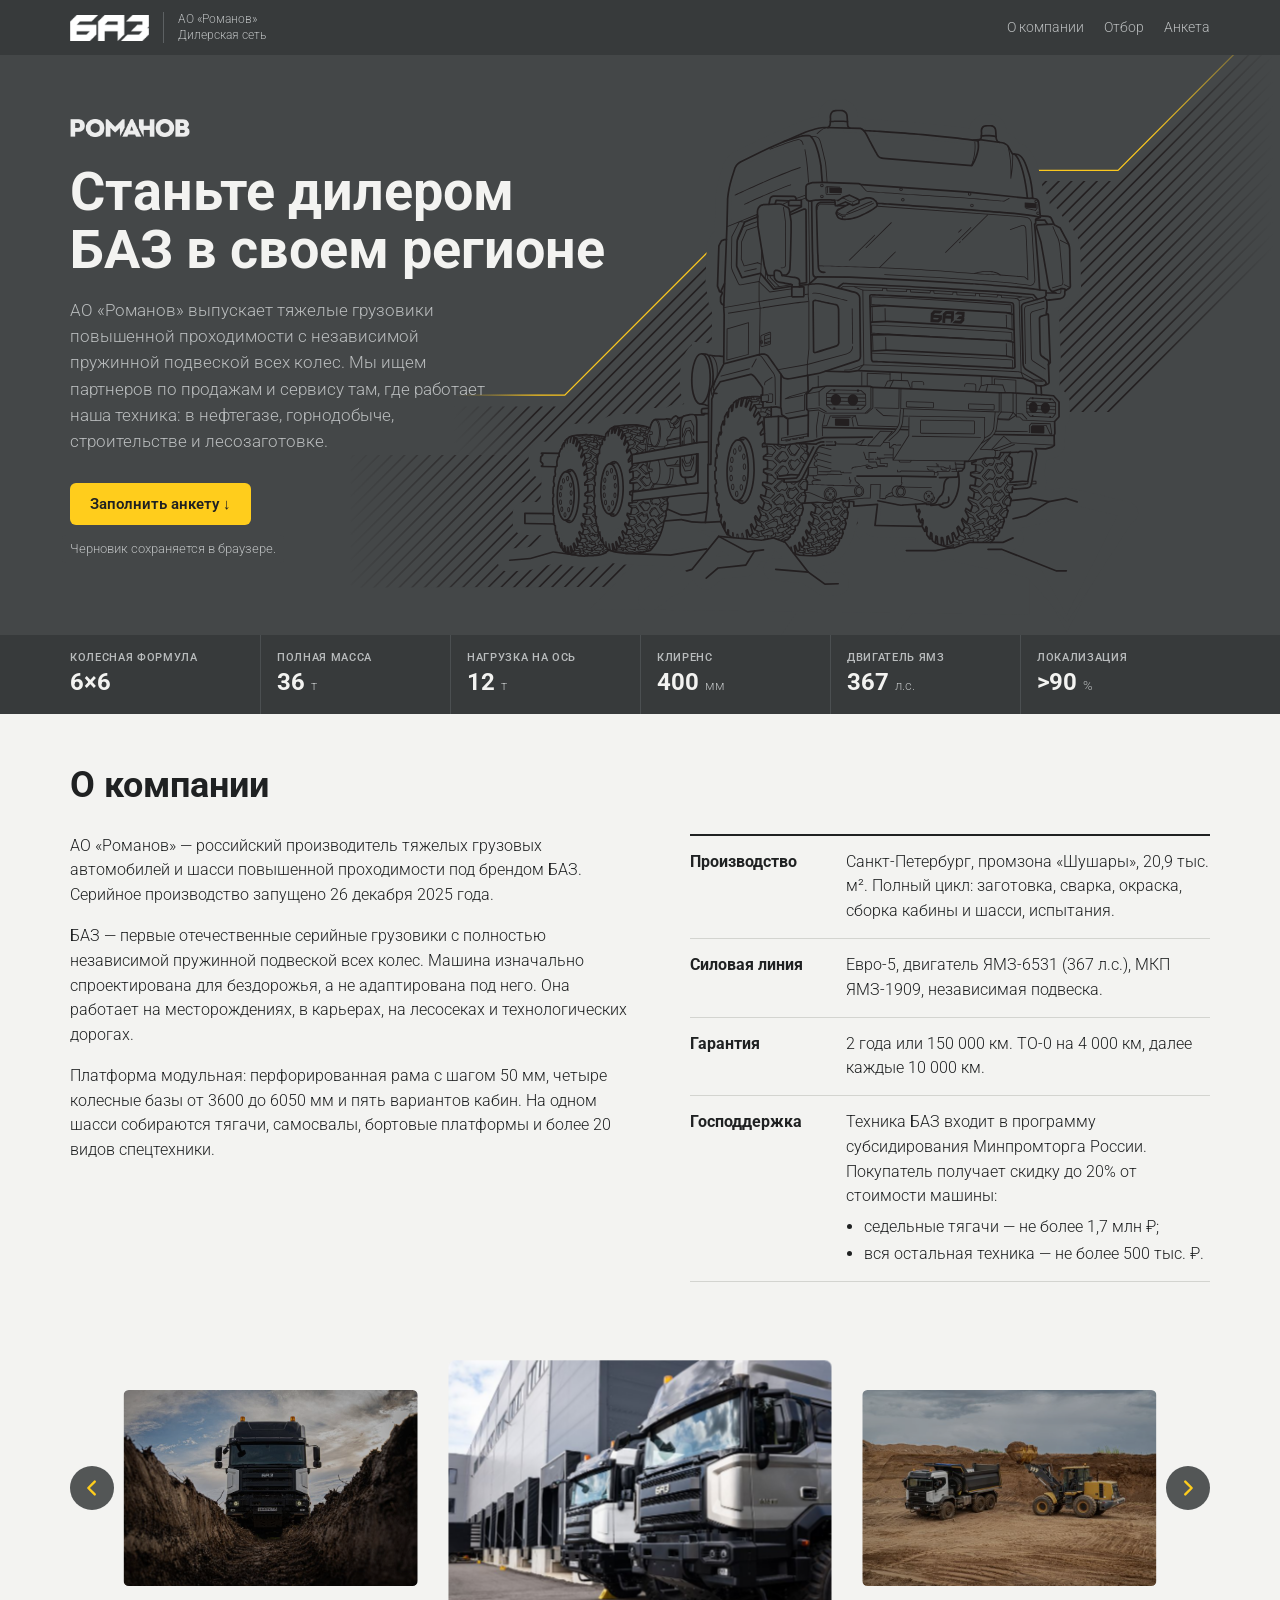
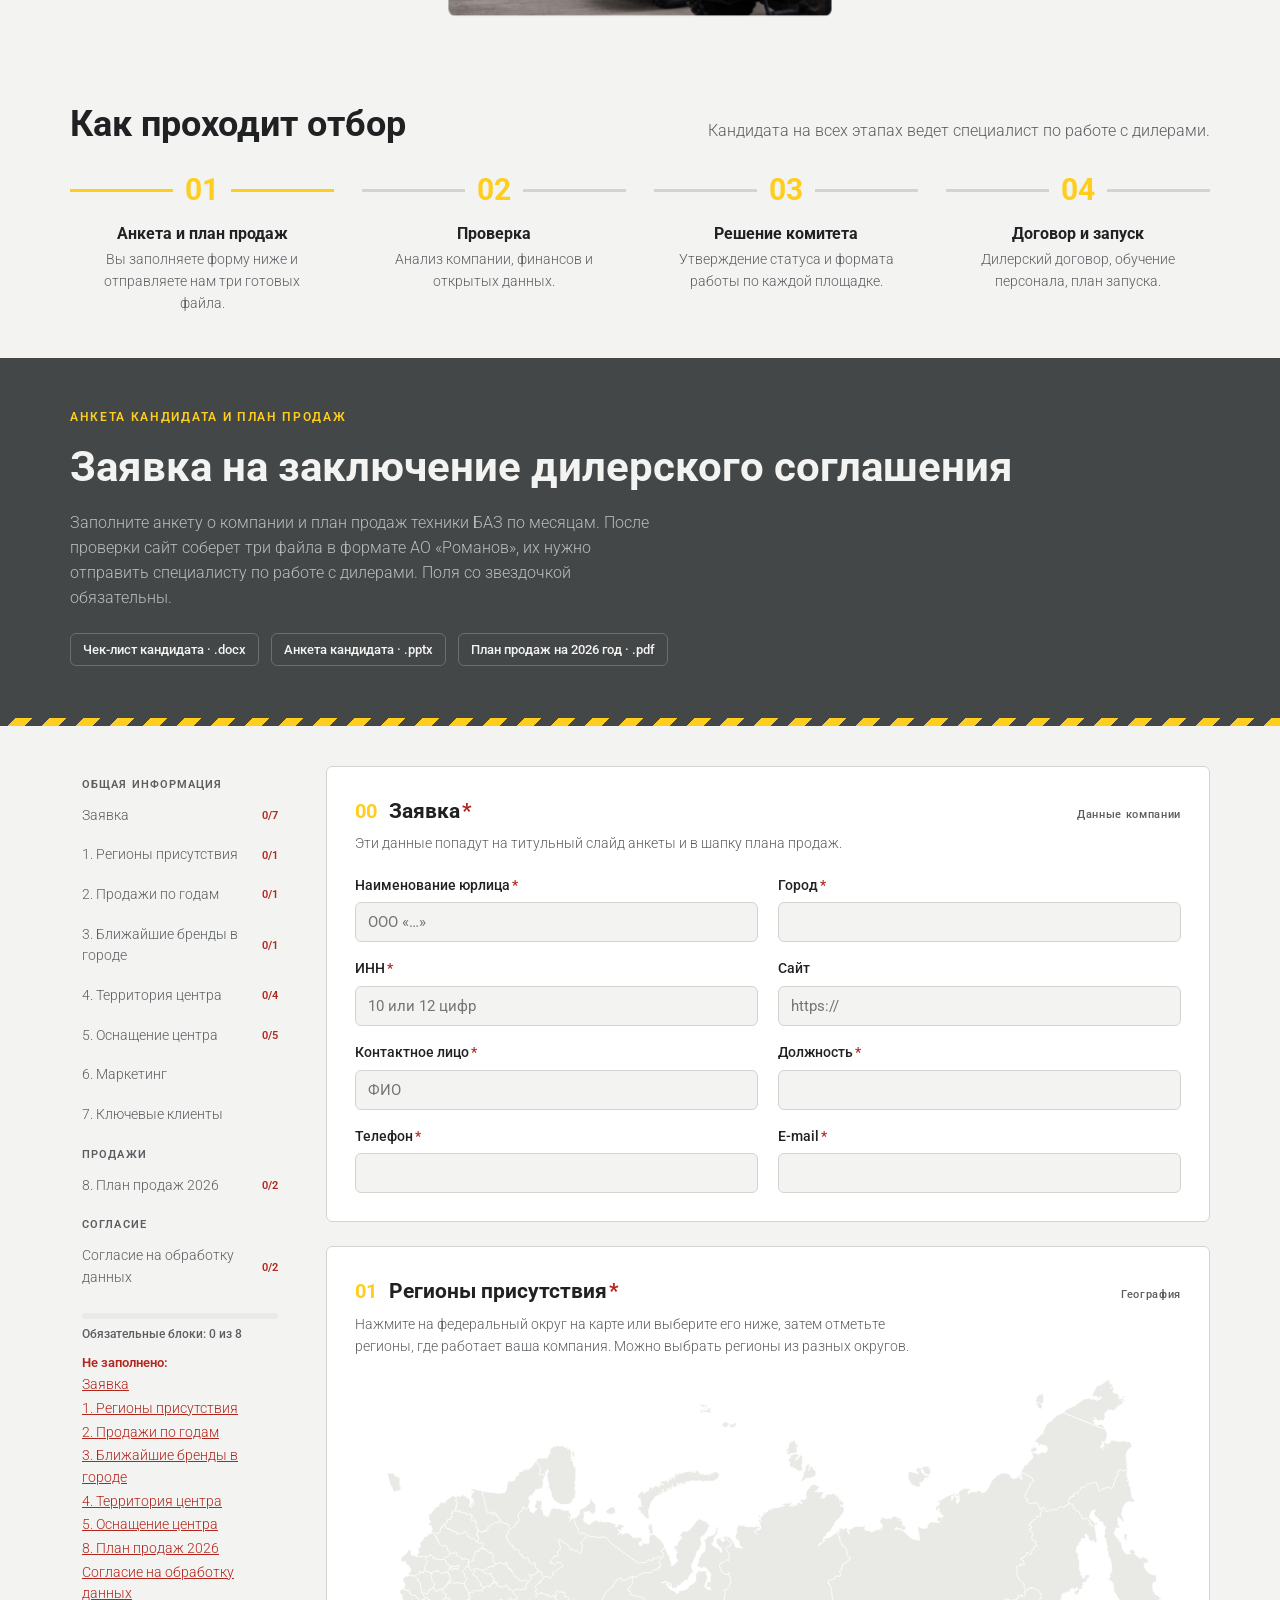
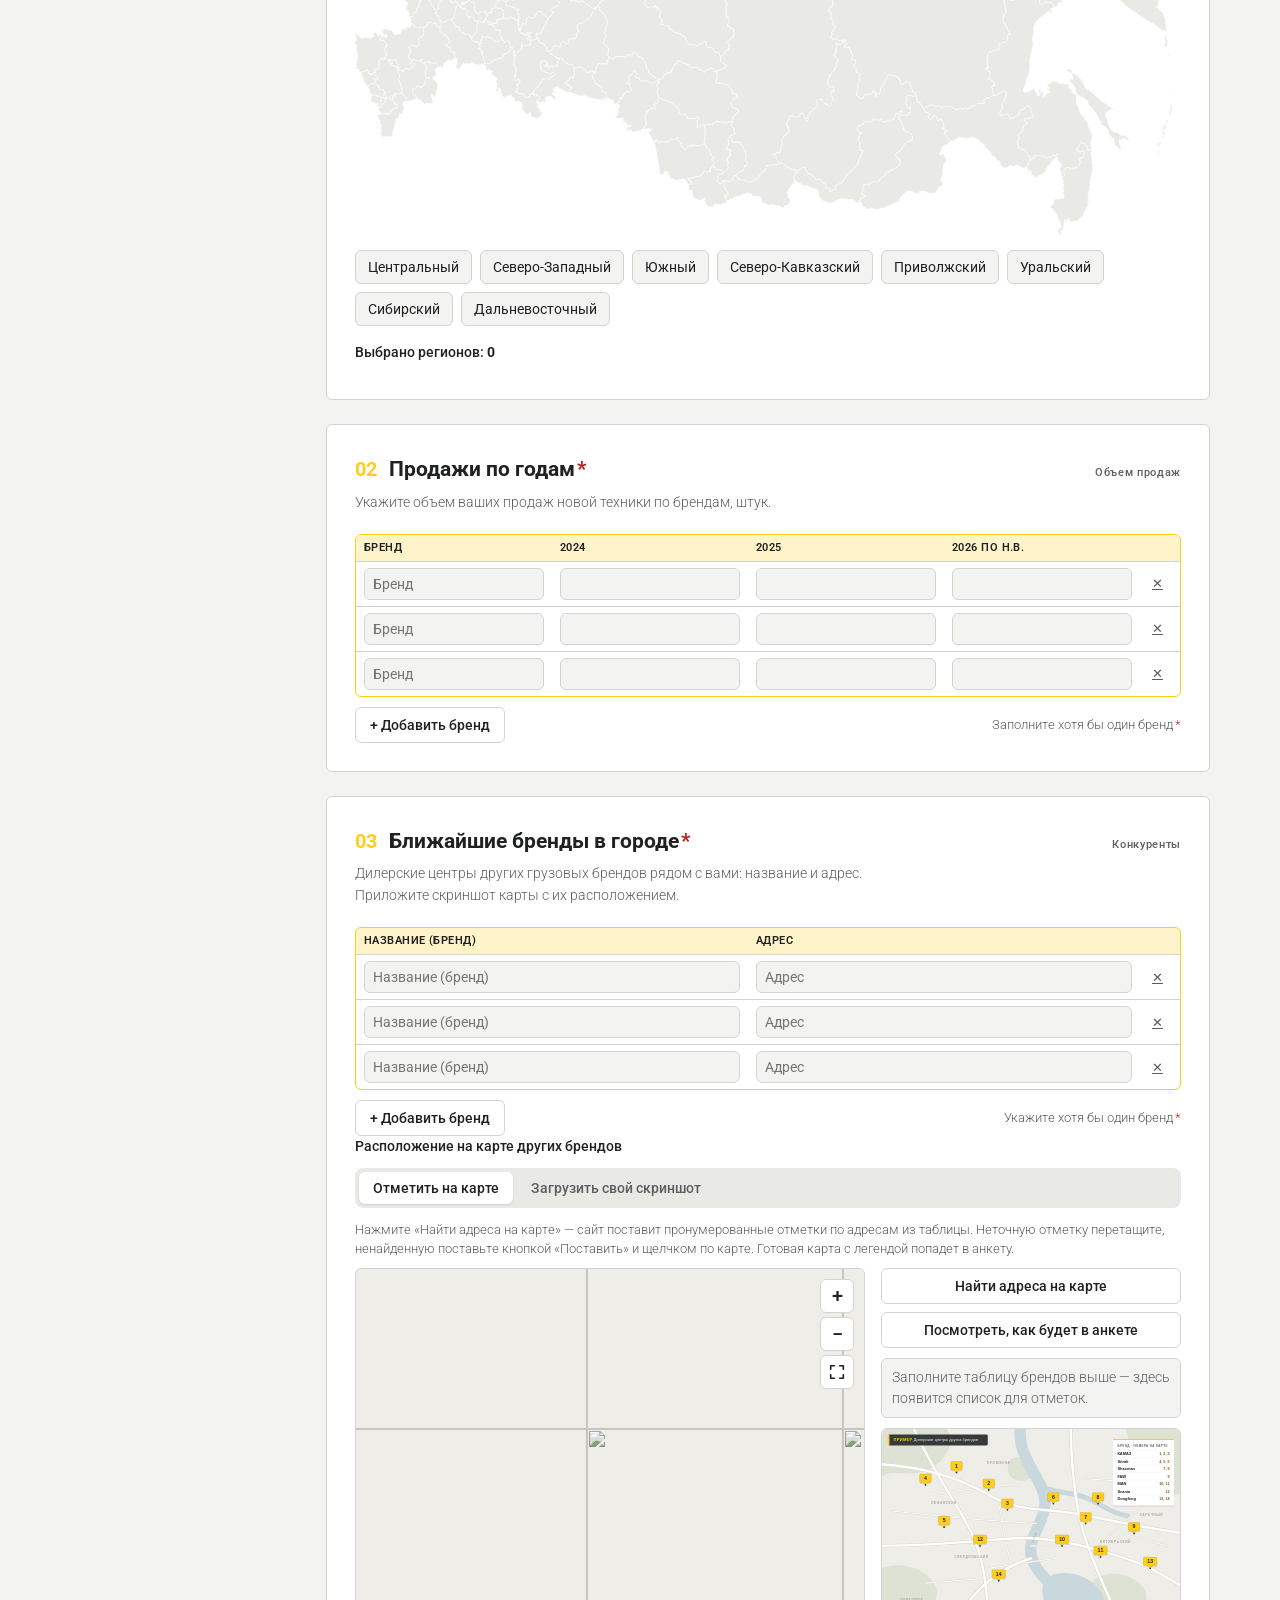
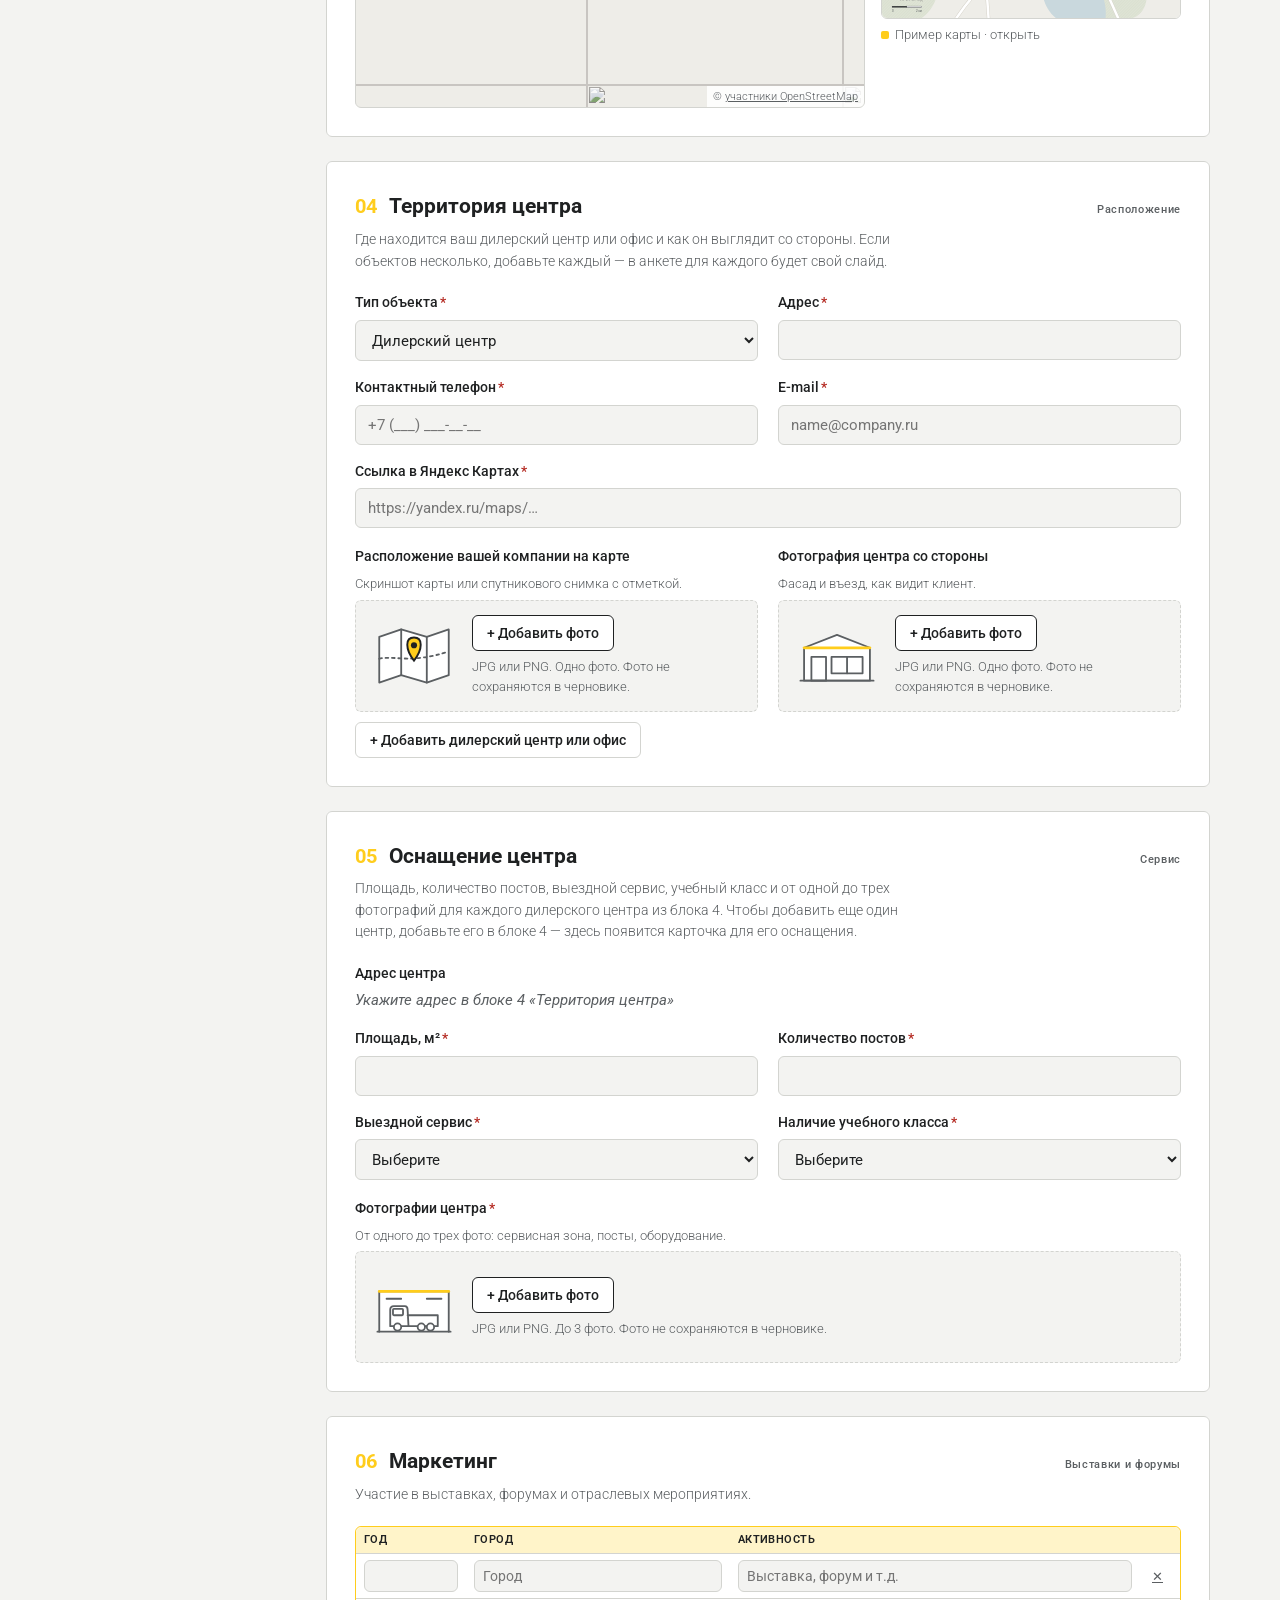
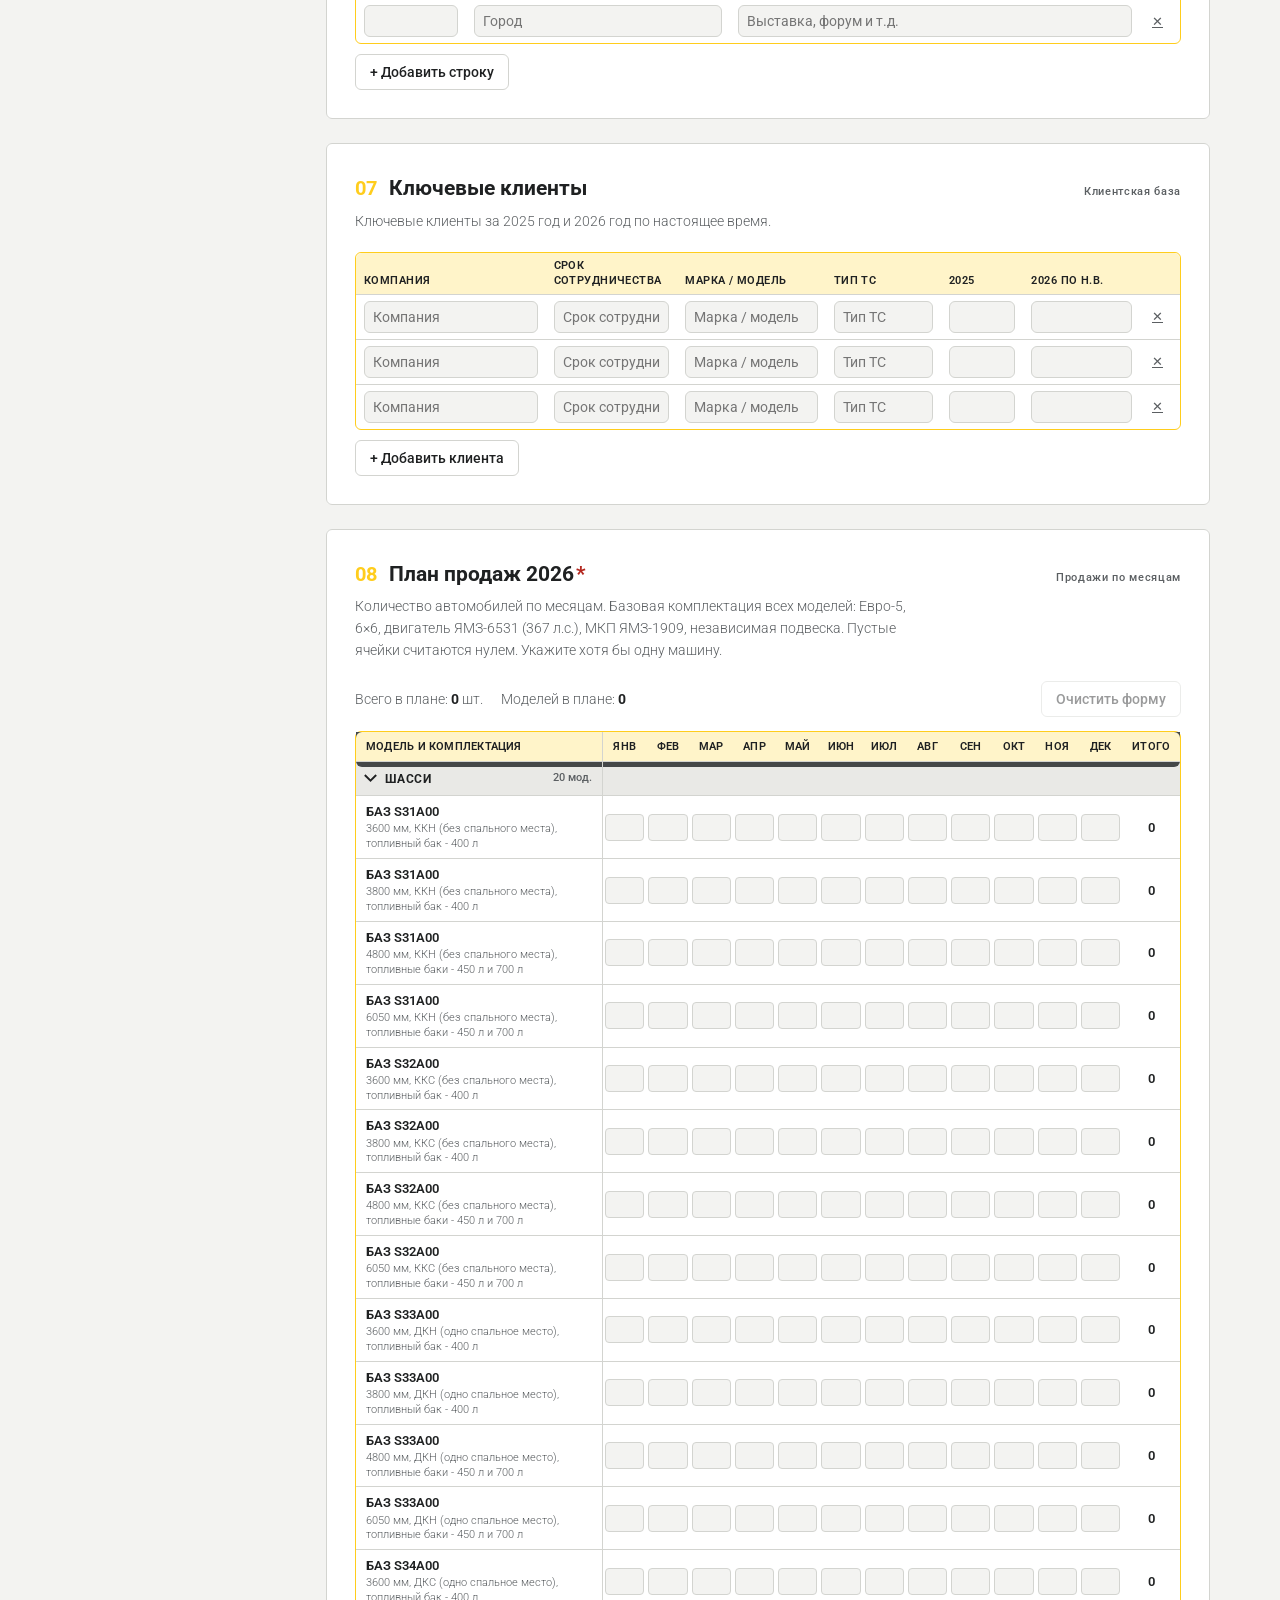
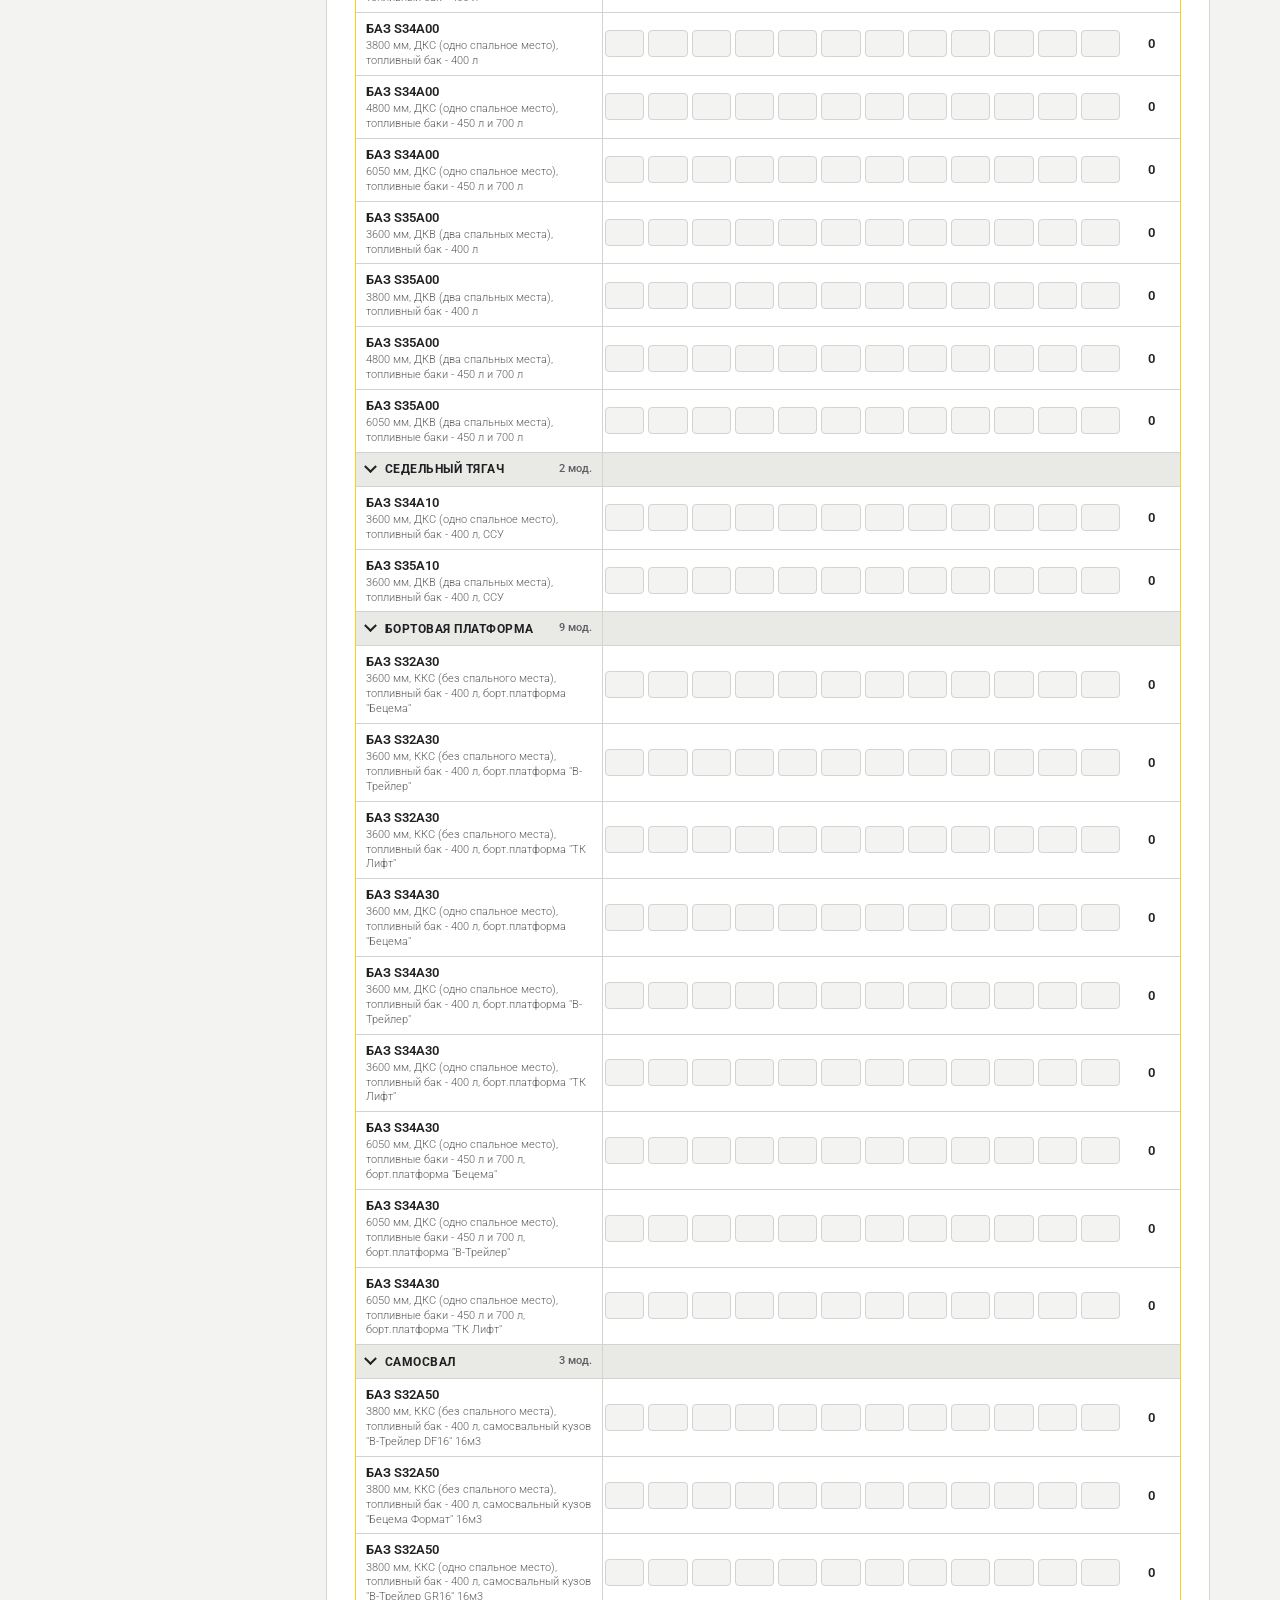
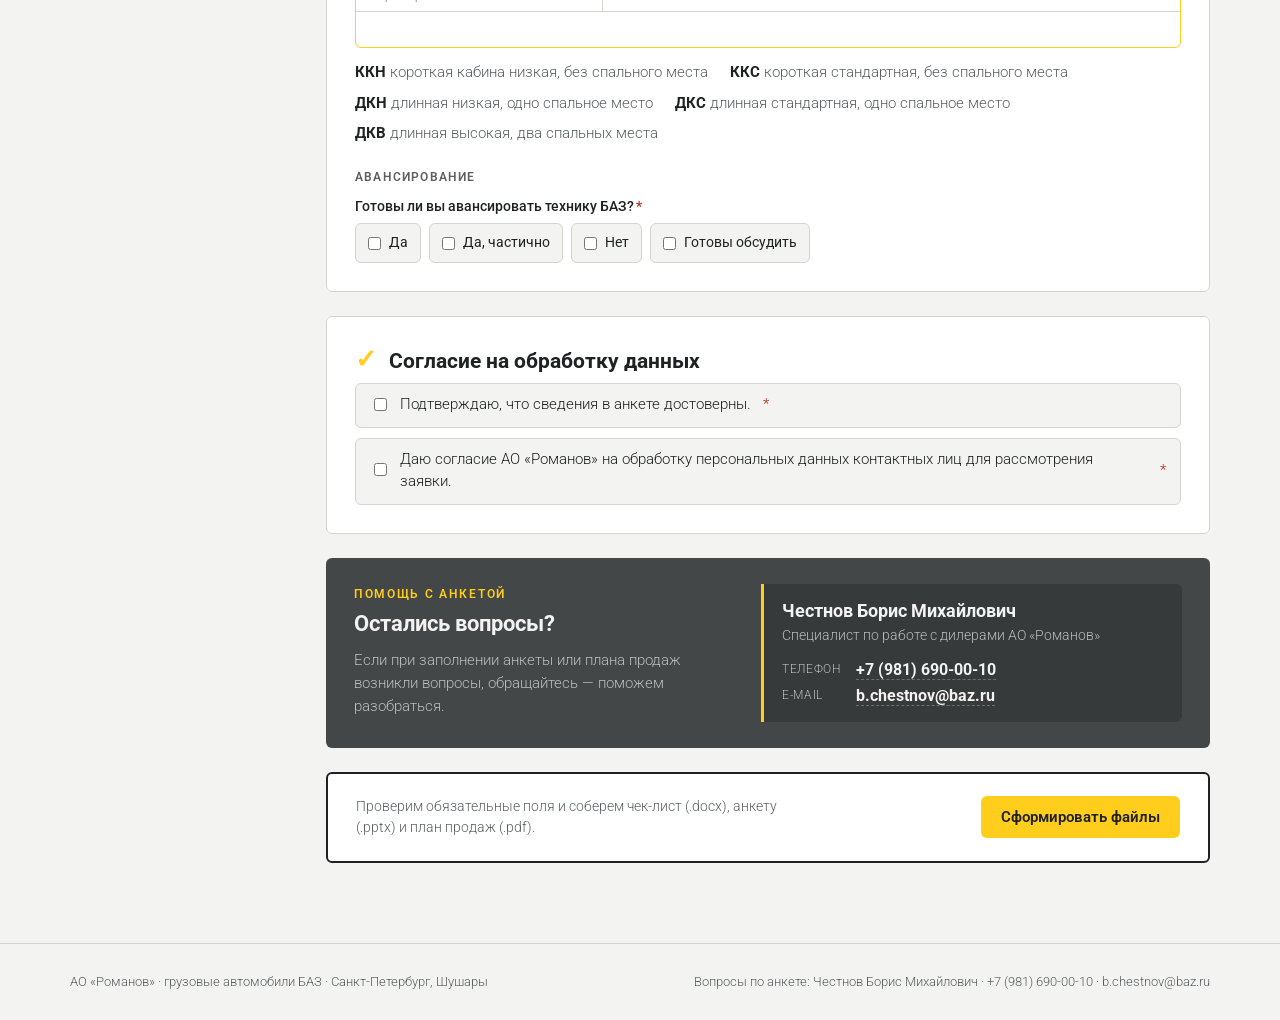
==== commit 17c954f5: "Блок 03: конструктор карты брендов (OpenStreetMap), карта и номера на слайде 03 Co-Authored-By: Clau" ====
--- a/index.html
+++ b/index.html
@@ -169,7 +169,28 @@
       <div class="tbl-wrap"><table class="t"><thead><tr><th>Название (бренд)</th><th>Адрес</th><th class="act"></th></tr></thead><tbody id="t_comp"></tbody></table></div>
       <div class="tbl-foot"><button type="button" class="btn-ghost" data-add="comp">+ Добавить бренд</button><span class="hint">Укажите хотя бы один бренд<span class="req">*</span></span></div>
       <p class="dg-err" id="dg_comp" hidden>Название бренда не может состоять только из цифр.</p>
-      <div class="f photo-f"><span class="lbl">Расположение на карте других брендов</span><span class="hint">Скриншот карты с отметками дилерских центров других брендов. Пронумеруйте отметки так же, как бренды в таблице.</span><div class="ex-row"><div class="drop" data-photo="compMap" data-max="1"></div><a class="ex" href="assets/img/example-comp-map.svg" data-lb="Пример: пронумерованные отметки дилерских центров других брендов и легенда с номерами"><img src="assets/img/example-comp-map.svg" alt="Пример карты: пронумерованные отметки дилерских центров других брендов и список брендов с номерами" loading="lazy" width="1200" height="760"><span>Пример карты · открыть</span></a></div></div>
+      <div class="f cm-f"><span class="lbl">Расположение на карте других брендов</span>
+        <div class="cm-tabs" role="tablist" aria-label="Способ добавить карту"><button type="button" role="tab" data-cm="build" aria-selected="true">Отметить на карте</button><button type="button" role="tab" data-cm="upload" aria-selected="false">Загрузить свой скриншот</button></div>
+        <input type="hidden" id="cm_mode" name="cm_mode" value="build"><input type="hidden" id="cm_view" name="cm_view">
+        <div class="cm-pane" id="cmBuild">
+          <span class="hint">Нажмите «Найти адреса на карте» — сайт поставит пронумерованные отметки по адресам из таблицы. Неточную отметку перетащите, ненайденную поставьте кнопкой «Поставить» и щелчком по карте. Готовая карта с легендой попадет в анкету.</span>
+          <div class="ex-row" id="cmLocal" hidden><p class="cm-local">Сайт открыт с диска, а OpenStreetMap не отдает карту таким страницам. Конструктор карты заработает на опубликованном сайте. Пока можно загрузить свой скриншот на соседней вкладке.</p><a class="ex" href="assets/img/example-comp-map.svg" data-lbt="Пример карты" data-lb="Пример: пронумерованные отметки дилерских центров других брендов и легенда с номерами"><img src="assets/img/example-comp-map.svg" alt="Пример карты: пронумерованные отметки дилерских центров других брендов и список брендов с номерами" loading="lazy" width="1200" height="760"><span>Пример карты · открыть</span></a></div>
+          <div class="cm-wrap">
+            <div class="cm-map" id="cmMap" tabindex="0" aria-label="Карта: перетаскивайте, чтобы сдвинуть; колесо или кнопки плюс и минус меняют масштаб">
+              <div class="cm-tiles"></div><div class="cm-pins"></div>
+              <div class="cm-ctl"><button type="button" data-z="+" aria-label="Приблизить">+</button><button type="button" data-z="-" aria-label="Отдалить">−</button><button type="button" data-z="fit" aria-label="Показать все отметки" title="Показать все отметки"><svg viewBox="0 0 20 20" aria-hidden="true"><path d="M3 7V3h4M13 3h4v4M17 13v4h-4M7 17H3v-4"/></svg></button></div>
+              <div class="cm-attr">© <a href="https://www.openstreetmap.org/copyright" target="_blank" rel="noopener">участники OpenStreetMap</a></div>
+            </div>
+            <div class="cm-side">
+              <div class="cm-tools"><button type="button" class="btn-ghost" id="cmFind">Найти адреса на карте</button><button type="button" class="btn-ghost" id="cmPreview">Посмотреть, как будет в анкете</button></div>
+              <p class="cm-status" id="cmStatus" role="status" aria-live="polite"></p>
+              <ol class="cm-list" id="cmList"></ol>
+              <a class="ex" href="assets/img/example-comp-map.svg" data-lbt="Пример карты" data-lb="Пример: пронумерованные отметки дилерских центров других брендов и легенда с номерами"><img src="assets/img/example-comp-map.svg" alt="Пример карты: пронумерованные отметки дилерских центров других брендов и список брендов с номерами" loading="lazy" width="1200" height="760"><span>Пример карты · открыть</span></a>
+            </div>
+          </div>
+        </div>
+        <div class="cm-pane" id="cmUpload" hidden><span class="hint">Скриншот карты с отметками дилерских центров других брендов. Пронумеруйте отметки так же, как бренды в таблице.</span><div class="ex-row"><div class="drop" data-photo="compMap" data-max="1"></div><a class="ex" href="assets/img/example-comp-map.svg" data-lb="Пример: пронумерованные отметки дилерских центров других брендов и легенда с номерами"><img src="assets/img/example-comp-map.svg" alt="Пример карты: пронумерованные отметки дилерских центров других брендов и список брендов с номерами" loading="lazy" width="1200" height="760"><span>Пример карты · открыть</span></a></div></div>
+      </div>
     </fieldset>
 
     <fieldset id="s3">
@@ -281,5 +302,6 @@
 <script src="assets/js/carousel.js"></script>
 <script src="assets/js/favicon.js"></script>
 <script src="assets/js/app.js"></script>
+<script src="assets/js/compmap.js"></script>
 </body>
 </html>
--- a/assets/css/style.css
+++ b/assets/css/style.css
@@ -430,3 +430,48 @@
 details summary{cursor:pointer;font-size:14px;color:var(--muted)}
 footer.foot{border-top:1px solid var(--line);padding-block:28px;color:var(--muted);font-size:13px}
 footer.foot .wrap{display:flex;justify-content:space-between;gap:16px;flex-wrap:wrap}
+
+/* ---------- блок 03: конструктор карты брендов ---------- */
+.cm-tabs{display:inline-flex;gap:4px;padding:4px;background:var(--sunk);border-radius:calc(var(--r) + 2px);margin:4px 0 6px;flex-wrap:wrap}
+.cm-tabs button{border:0;background:none;padding:8px 14px;border-radius:var(--r);font:500 14px var(--f-body);color:var(--muted);cursor:pointer}
+.cm-tabs button[aria-selected="true"]{background:var(--surface);color:var(--ink);box-shadow:0 1px 2px rgba(0,0,0,.12)}
+.cm-tabs button:focus-visible{outline:2px solid var(--focus);outline-offset:1px}
+.cm-pane{display:grid;gap:10px}
+.cm-exlink{color:var(--accent-text);font-weight:500;cursor:zoom-in}
+.cm-wrap{display:grid;grid-template-columns:minmax(0,1fr) 300px;gap:16px;align-items:start}
+.cm-map{position:relative;height:440px;overflow:hidden;border:1px solid var(--line);border-radius:var(--r);background:#eeede8;cursor:grab;touch-action:none;user-select:none;-webkit-user-select:none}
+.cm-map.grab{cursor:grabbing}
+.cm-map.placing{cursor:crosshair;outline:2px solid var(--yellow);outline-offset:-2px}
+.cm-map:focus-visible{outline:2px solid var(--focus);outline-offset:2px}
+.cm-tiles,.cm-pins{position:absolute;inset:0}
+.cm-tiles{filter:grayscale(.55) sepia(.08) brightness(1.03) contrast(.95)}
+.cm-tiles img{position:absolute;left:0;top:0;width:256px;height:256px;max-width:none;pointer-events:none}
+.cm-pin{position:absolute;left:0;top:0;margin:-44px 0 0 -19px;width:38px;height:34px;display:grid;place-items:center;background:#ffcd1c;border:1px solid #c99f00;border-radius:4px;font:700 18px/1 var(--f-body);color:#1f2122;box-shadow:0 2px 5px rgba(31,33,34,.3);cursor:move}
+.cm-pin.w{width:46px;margin-left:-23px}
+.cm-pin::after{content:"";position:absolute;left:50%;bottom:-9px;margin-left:-7px;border:7px solid transparent;border-top:9px solid #ffcd1c;border-bottom:0}
+.cm-pin::before{content:"";position:absolute;left:50%;bottom:-14px;width:7px;height:7px;margin-left:-3.5px;border-radius:50%;background:#373a3b}
+.cm-ctl{position:absolute;right:10px;top:10px;display:grid;gap:4px;z-index:2}
+.cm-ctl button{width:34px;height:34px;border:1px solid var(--line);border-radius:var(--r);background:#fff;color:#1f2122;font:500 20px/1 var(--f-body);cursor:pointer;display:grid;place-items:center}
+.cm-ctl button:hover{border-color:var(--yellow)}
+.cm-ctl svg{width:18px;height:18px;fill:none;stroke:#1f2122;stroke-width:1.8;stroke-linecap:round;stroke-linejoin:round}
+.cm-attr{position:absolute;right:0;bottom:0;z-index:2;background:rgba(255,255,255,.85);font-size:11px;padding:2px 6px;color:#5b5f62}
+.cm-attr a{color:inherit}
+.cm-side{display:grid;gap:10px}
+.cm-tools{display:grid;gap:8px}
+.cm-tools .btn-ghost{width:100%;justify-content:center}
+.cm-status{font-size:13.5px;color:var(--muted);min-height:1em}
+.cm-status:empty{display:none}
+.cm-list{list-style:none;margin:0;padding:0;display:grid;gap:6px;max-height:330px;overflow:auto}
+.cm-list li{display:grid;grid-template-columns:auto minmax(0,1fr) auto;gap:10px;align-items:center;padding:8px 10px;border:1px solid var(--line);border-radius:var(--r);background:var(--bg)}
+.cm-list li.placing{border-color:var(--yellow);background:var(--yellow-soft)}
+.cm-n{min-width:28px;height:26px;padding:0 4px;display:grid;place-items:center;border-radius:4px;background:var(--sunk);color:var(--muted);font:700 14px var(--f-body)}
+.cm-list li.on .cm-n{background:#ffcd1c;color:#1f2122}
+.cm-t{display:grid;min-width:0;font-size:14px;line-height:1.3}
+.cm-list li.on .cm-t{cursor:pointer}
+.cm-t span,.cm-t small{overflow:hidden;text-overflow:ellipsis;white-space:nowrap}
+.cm-t small{color:var(--muted);font-size:12px}
+.cm-act{font-size:12.5px;white-space:nowrap}
+.cm-empty{grid-template-columns:1fr!important;color:var(--muted);font-size:13.5px}
+@media (max-width:900px){.cm-wrap{grid-template-columns:1fr}.cm-map{height:340px}.cm-list{max-height:none}}
+.ex-row .drop,.ex-row .cm-local{min-height:165px;display:flex;flex-direction:column;justify-content:center;margin:0}   /* высота как у миниатюры примера */
+.cm-local{padding:14px 16px;border:1px dashed var(--yellow);border-radius:var(--r);background:var(--yellow-soft);font-size:14.5px}
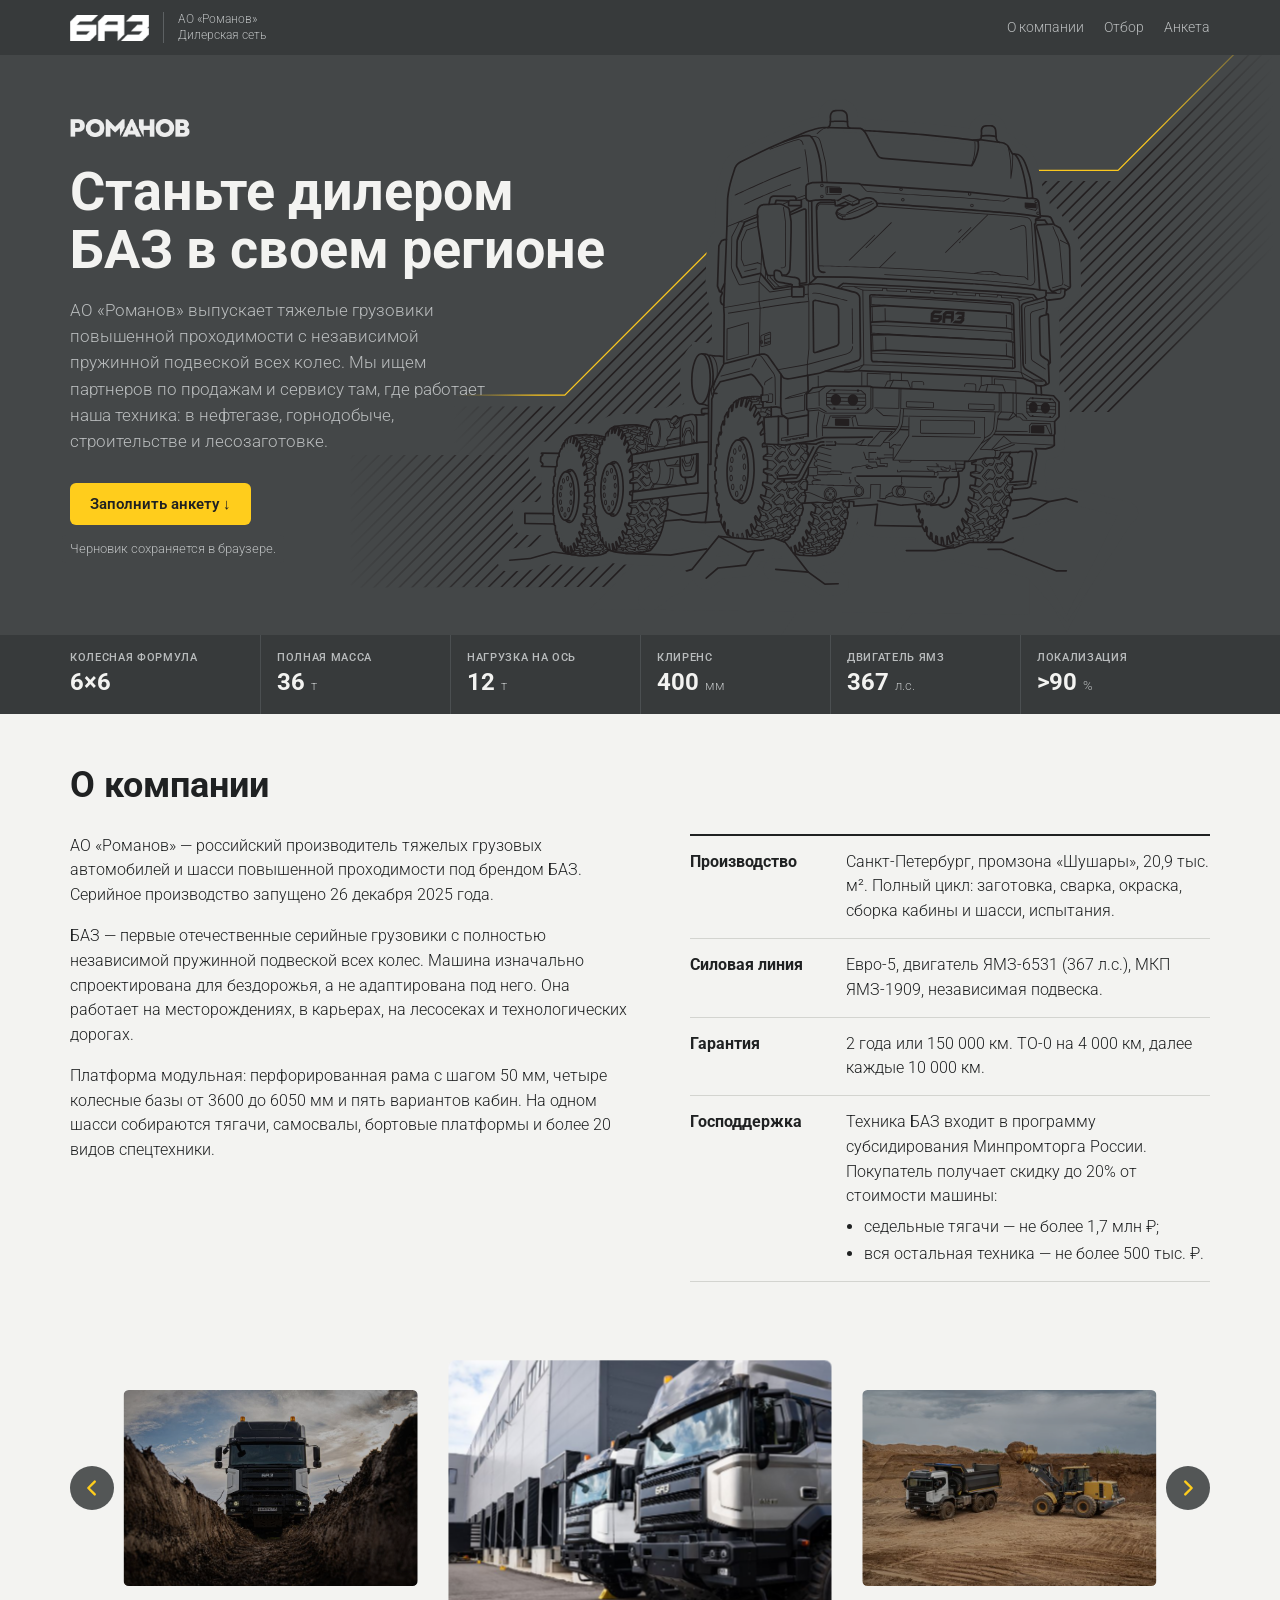
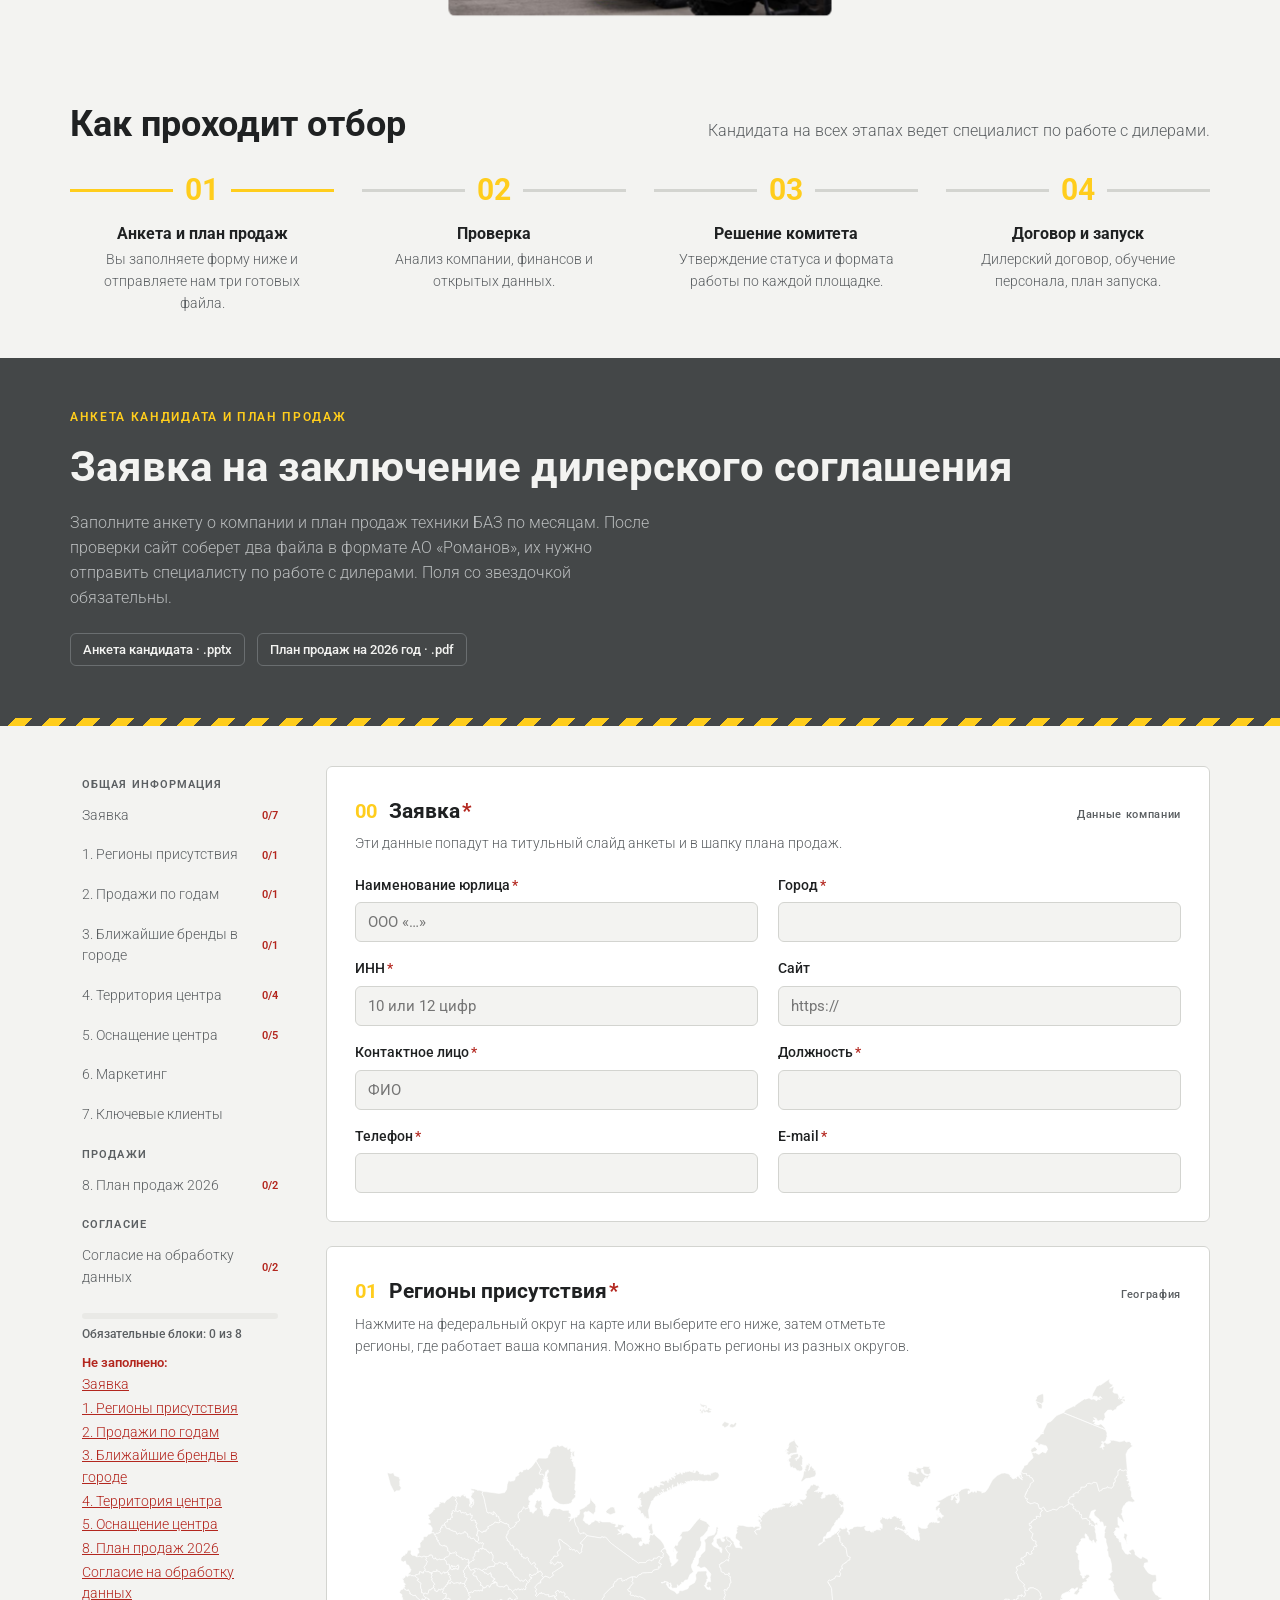
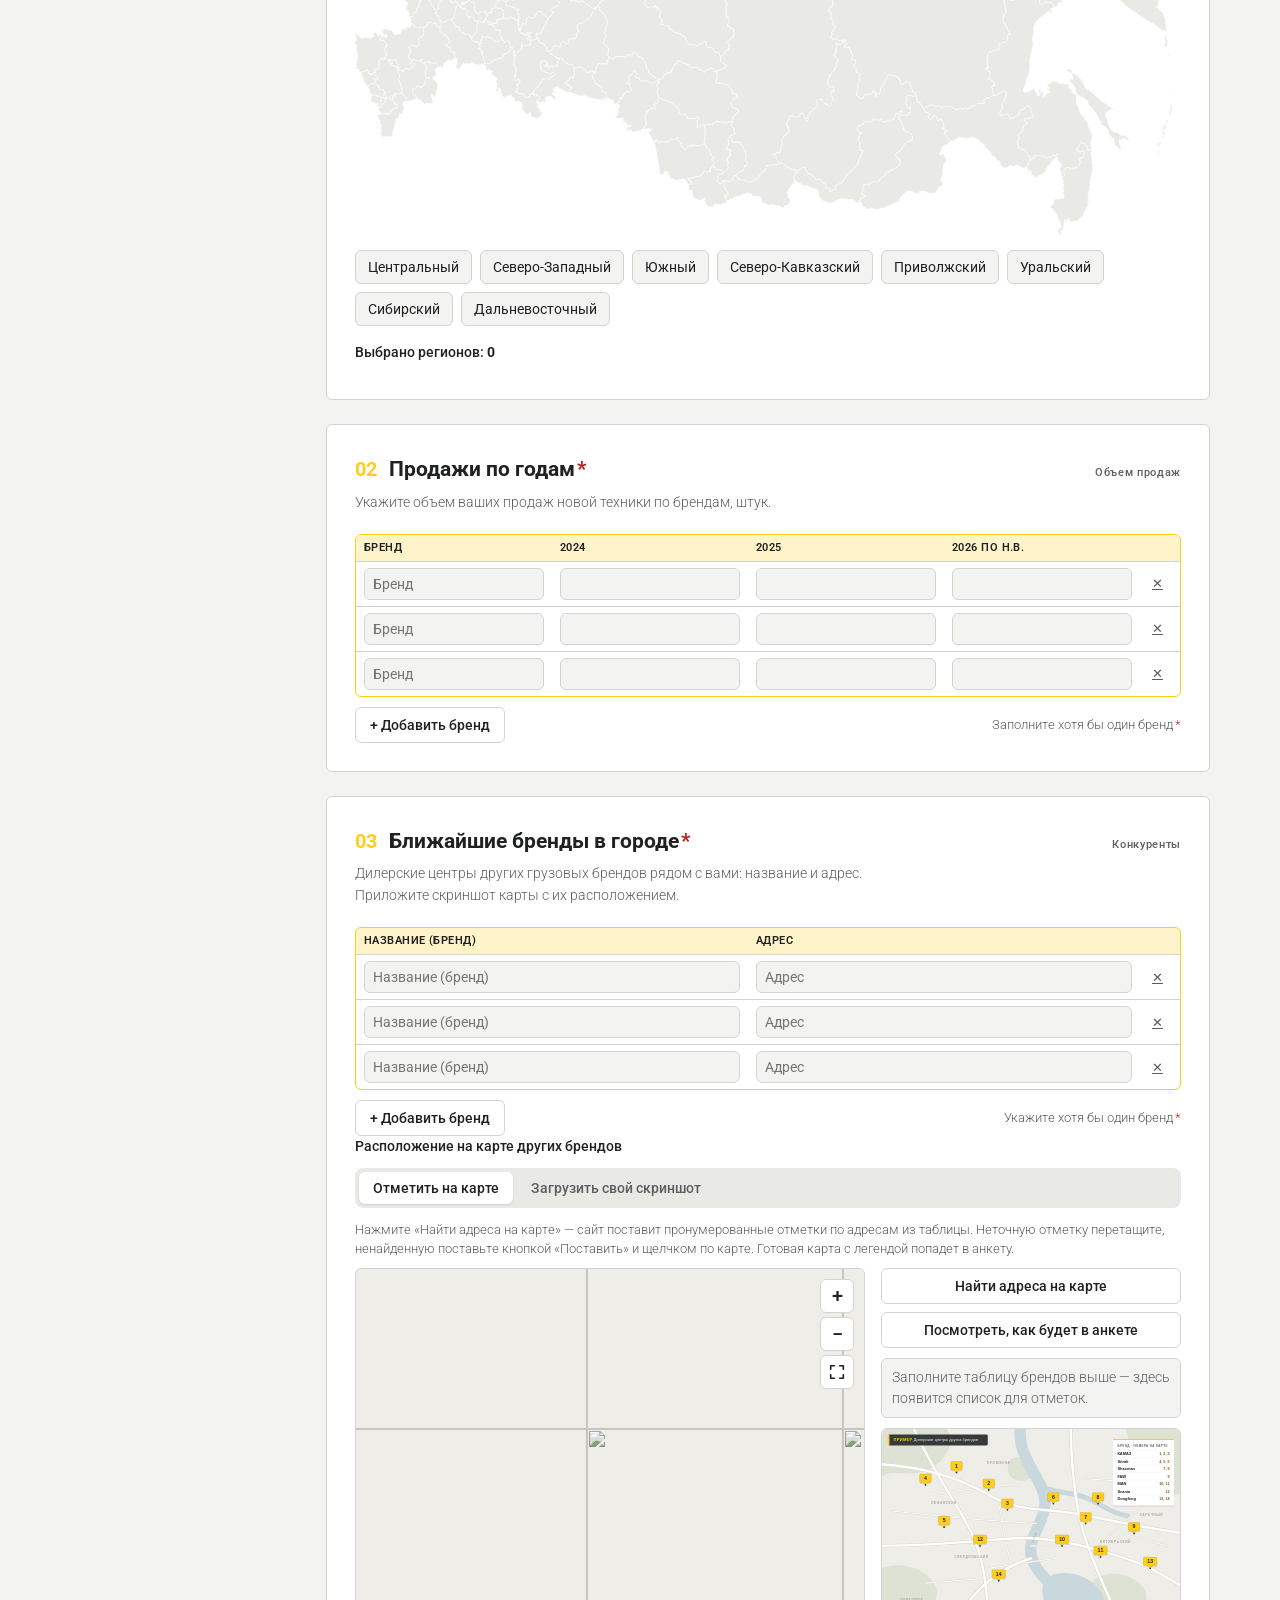
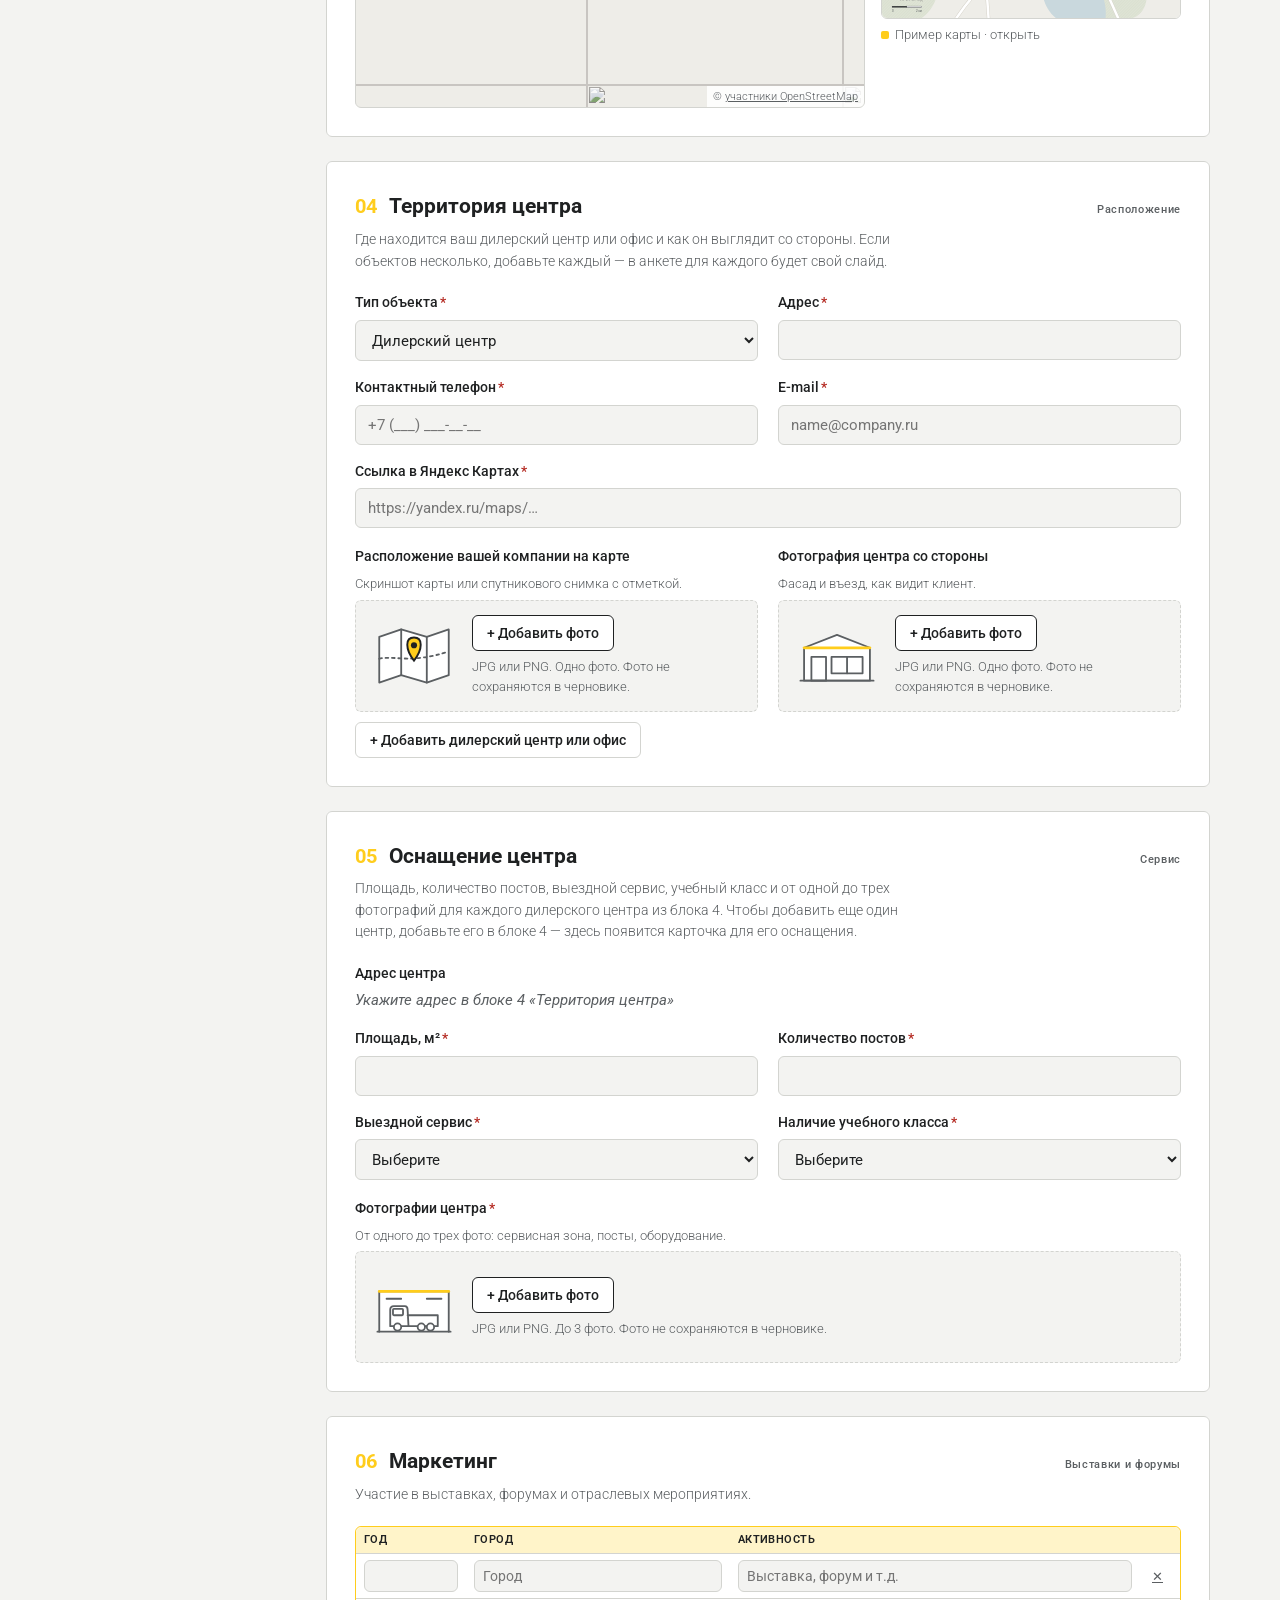
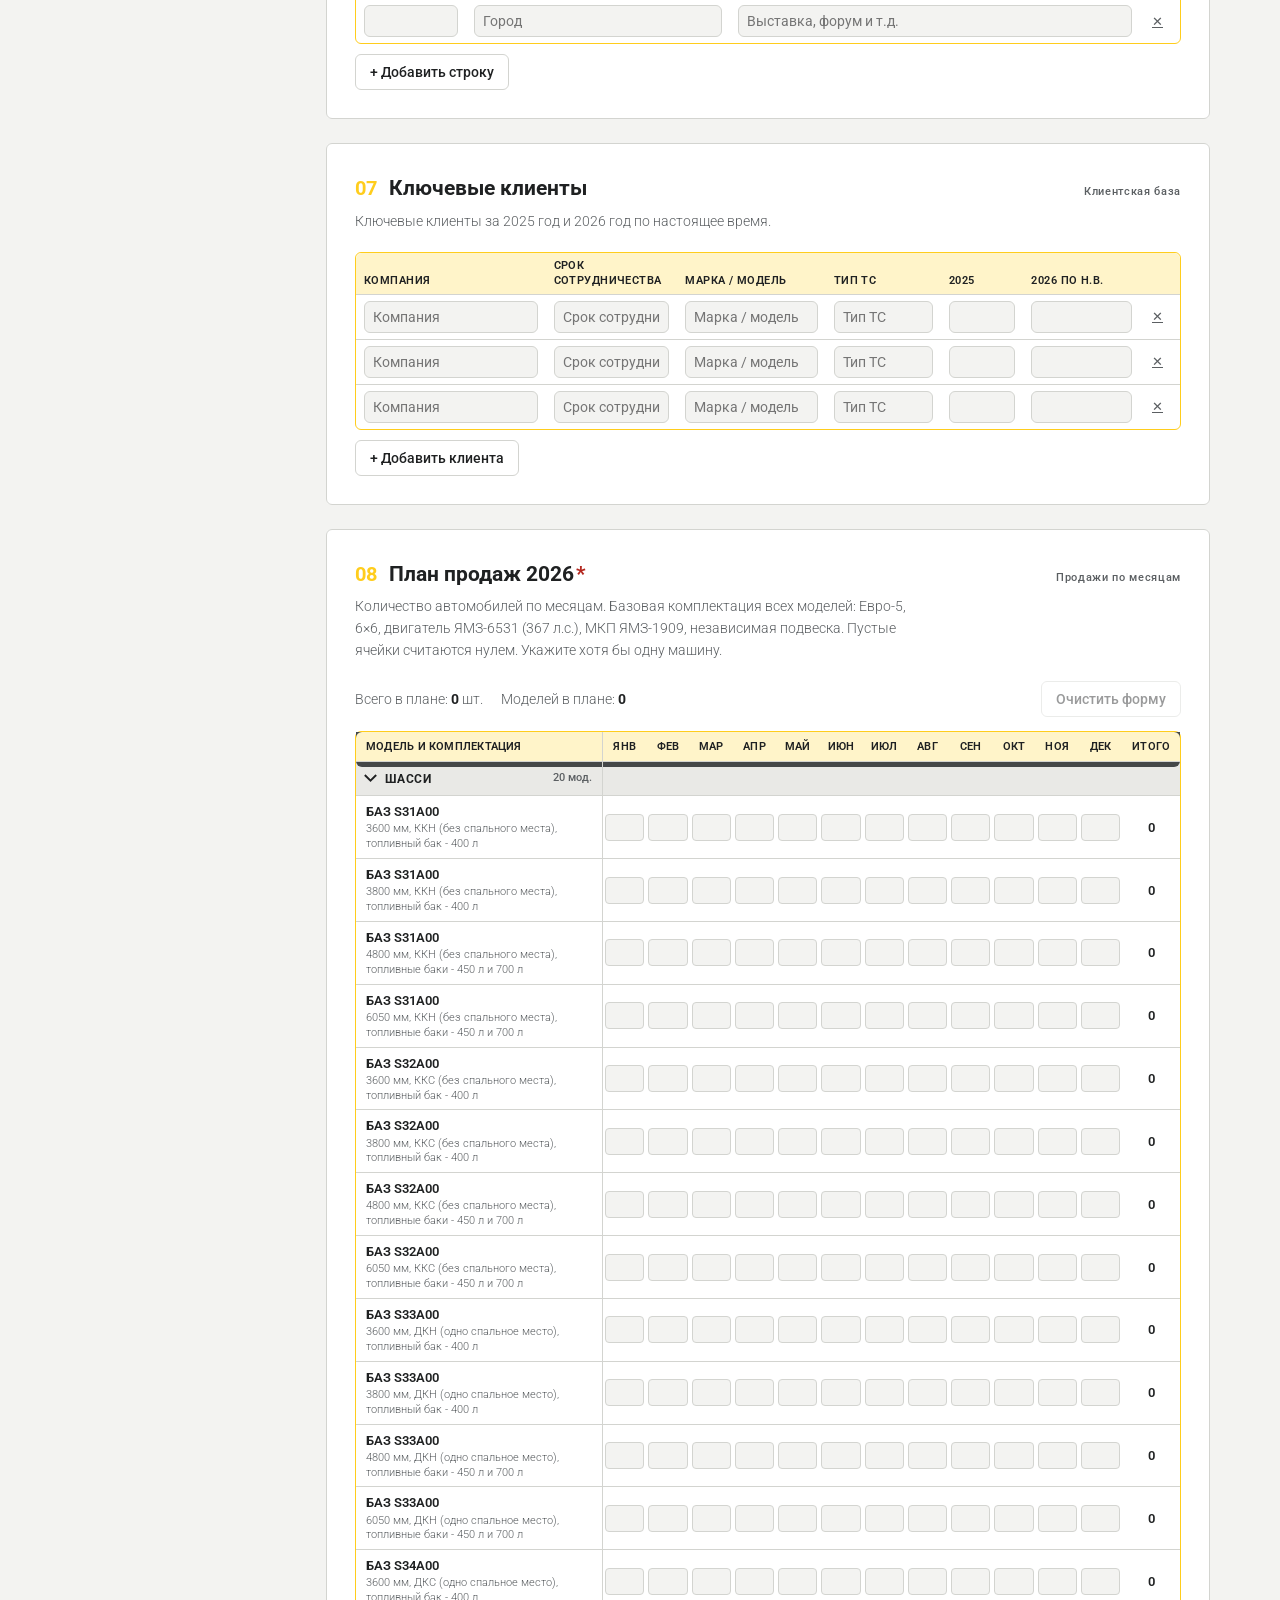
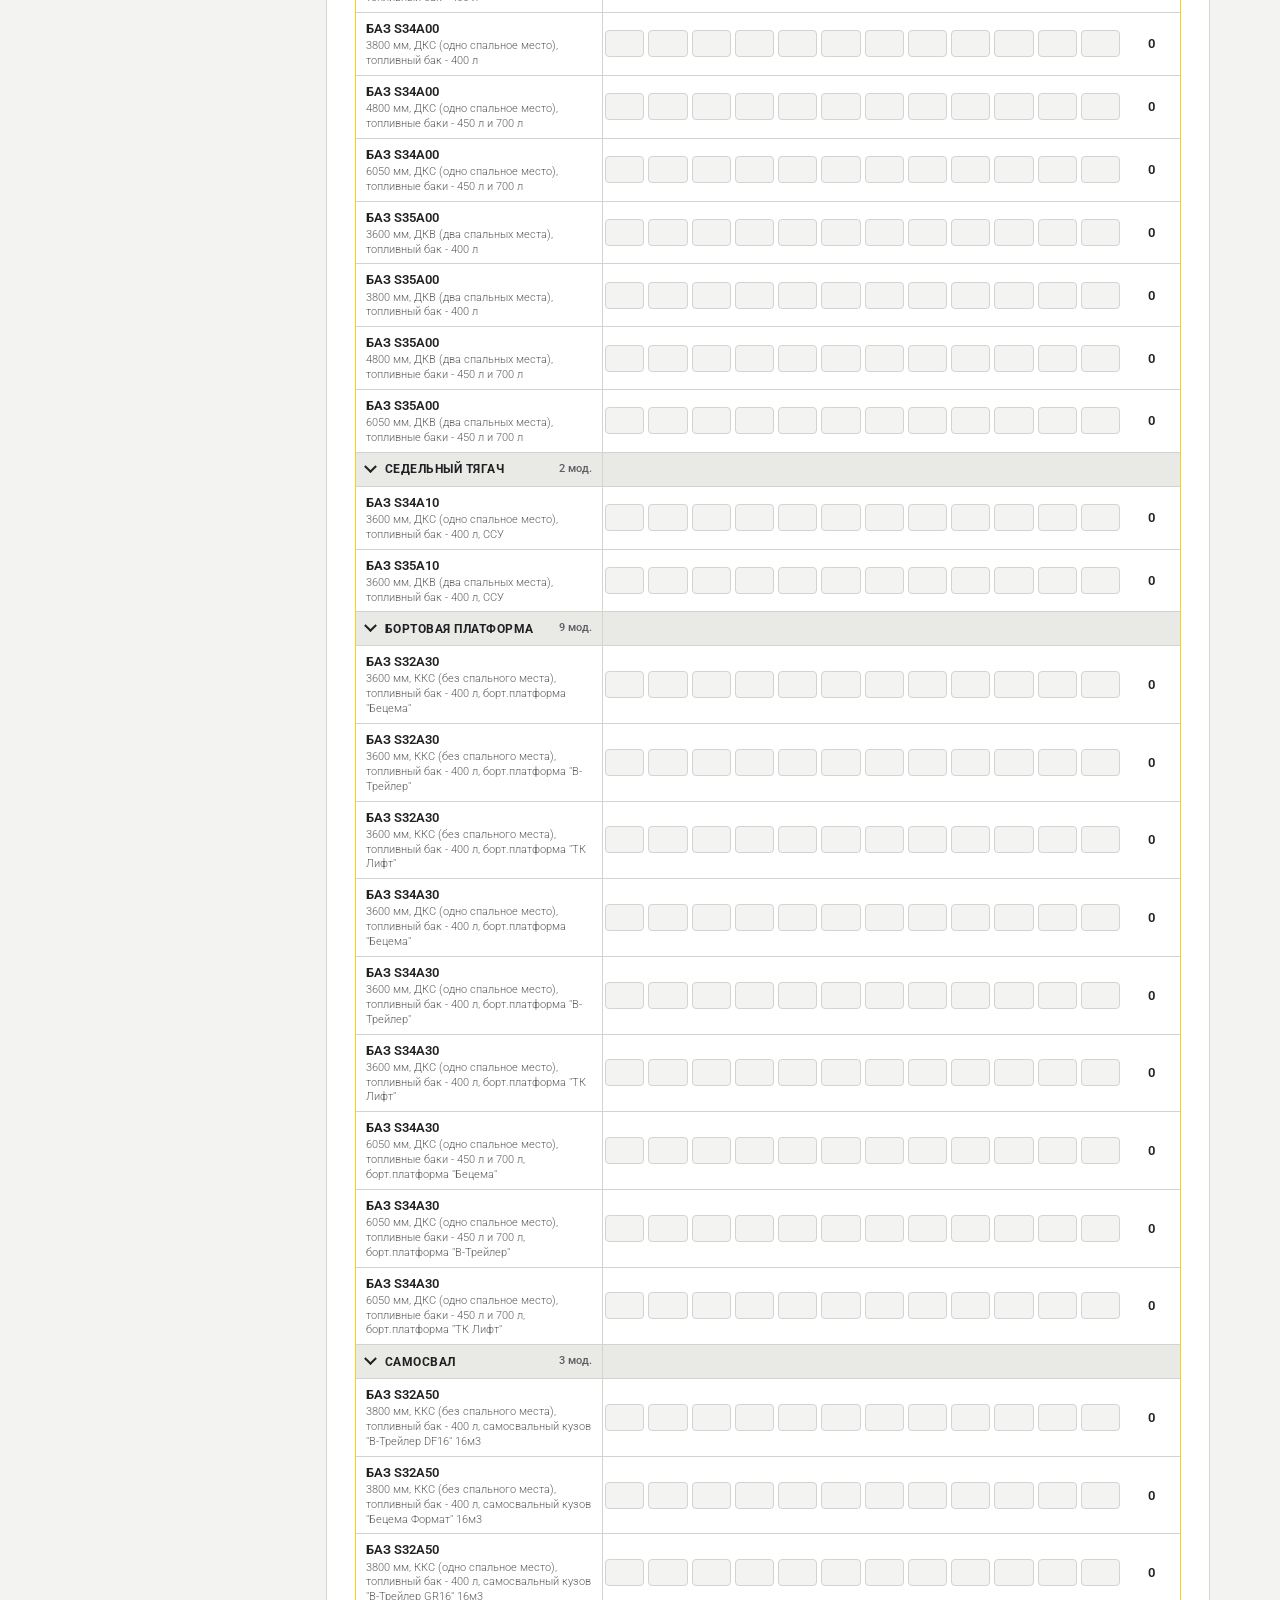
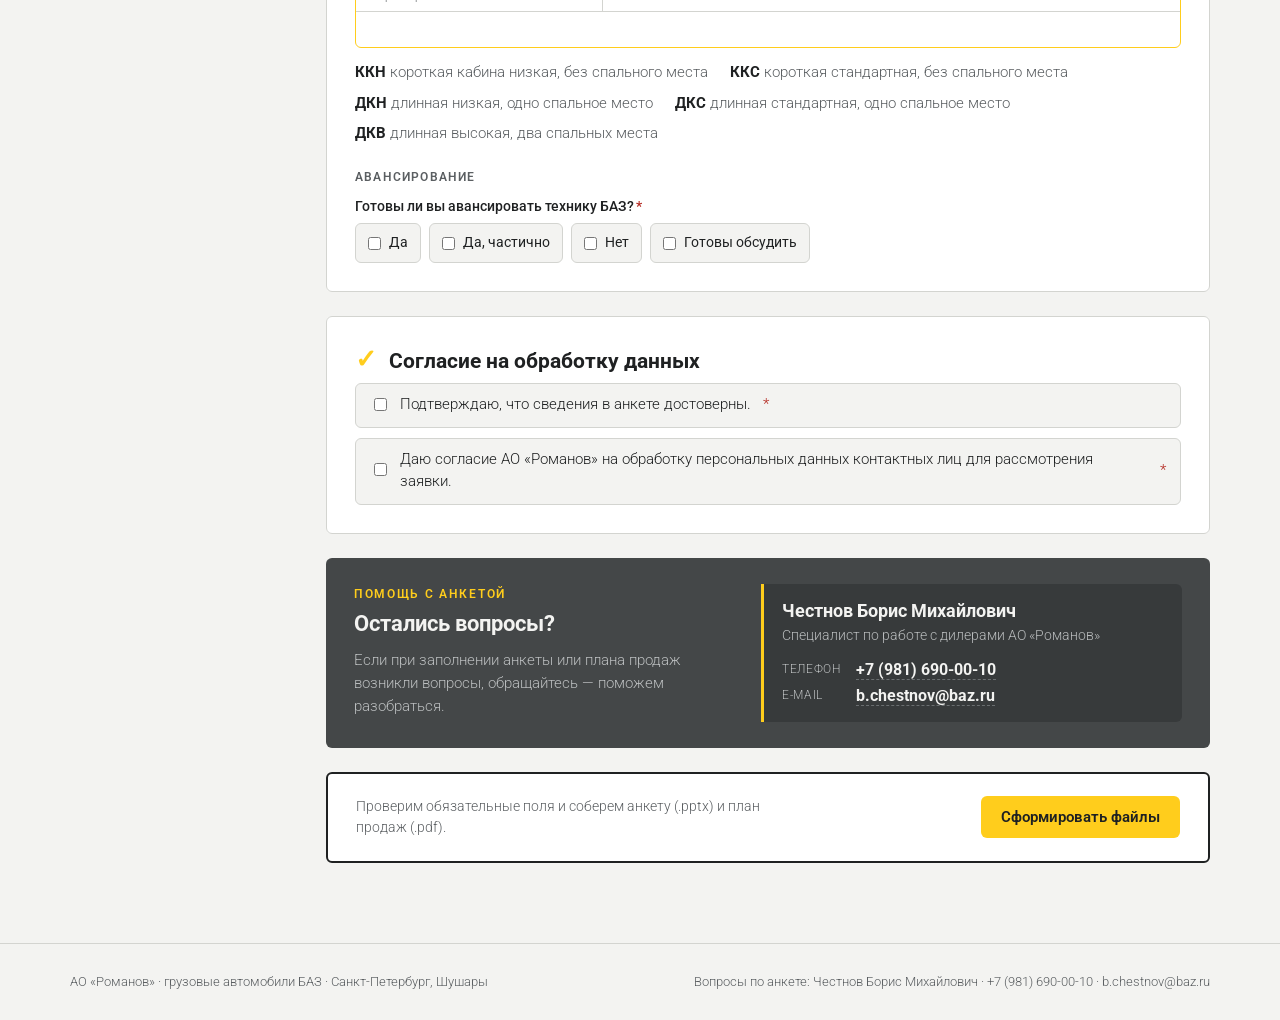
==== commit cafc4a4a: "Итоговые файлы: анкета и план продаж, без чек-листа Co-Authored-By: Claude Opus 5.5 <noreply@anthrop" ====
--- a/index.html
+++ b/index.html
@@ -96,8 +96,8 @@
   <div class="wrap">
     <div class="eyebrow">Анкета кандидата и план продаж</div>
     <h2>Заявка на заключение дилерского соглашения</h2>
-    <p>Заполните анкету о компании и план продаж техники БАЗ по месяцам. После проверки сайт соберет три файла в формате АО «Романов», их нужно отправить специалисту по работе с дилерами. Поля со звездочкой обязательны.</p>
-    <div class="outputs"><span>Чек-лист кандидата · .docx</span><span>Анкета кандидата · .pptx</span><span>План продаж на 2026 год · .pdf</span></div>
+    <p>Заполните анкету о компании и план продаж техники БАЗ по месяцам. После проверки сайт соберет два файла в формате АО «Романов», их нужно отправить специалисту по работе с дилерами. Поля со звездочкой обязательны.</p>
+    <div class="outputs"><span>Анкета кандидата · .pptx</span><span>План продаж на 2026 год · .pdf</span></div>
   </div>
 </section>
 
@@ -269,7 +269,7 @@
     </section>
 
     <div class="submit-bar">
-      <p>Проверим обязательные поля и соберем чек-лист (.docx), анкету (.pptx) и план продаж (.pdf).</p>
+      <p>Проверим обязательные поля и соберем анкету (.pptx) и план продаж (.pdf).</p>
       <button type="submit" class="btn-y" id="go">Сформировать файлы</button>
     </div>
   </form>
@@ -277,9 +277,8 @@
   <div class="result" id="result" hidden>
     <div class="eyebrow" style="color:var(--ok)">Готово</div>
     <h3>Скачайте файлы и отправьте их нам</h3>
-    <p>Приложите все три файла к письму и отправьте на <b>b.chestnov@baz.ru</b> — Честнову Борису Михайловичу, специалисту по работе с дилерами АО «Романов». Вопросы по анкете: <b>+7 (981) 690-00-10</b>.</p>
+    <p>Приложите оба файла к письму и отправьте на <b>b.chestnov@baz.ru</b> — Честнову Борису Михайловичу, специалисту по работе с дилерами АО «Романов». Вопросы по анкете: <b>+7 (981) 690-00-10</b>.</p>
     <div class="files">
-      <div class="file"><b id="fnC">Чек-лист кандидата.docx</b><p>Данные компании, комплектность анкеты и список файлов для отправки.</p><button type="button" class="btn-y" id="dlC">Скачать чек-лист</button></div>
       <div class="file"><b id="fnP">Анкета кандидата.pptx</b><p>Анкета в фирменном стиле БАЗ с вашими данными и фотографиями.</p><button type="button" class="btn-y" id="dlP">Скачать анкету</button></div>
       <div class="file"><b id="fnPP">План продаж.pdf</b><p>Бланк плана продаж на одной странице A4: все модели по месяцам, итоги, авансирование и подпись.</p><button type="button" class="btn-y" id="dlPP">Скачать план (PDF)</button></div>
     </div>
--- a/assets/css/style.css
+++ b/assets/css/style.css
@@ -426,6 +426,7 @@
 .result .actions{display:flex;flex-wrap:wrap;gap:10px}
 .result pre{margin:0;background:var(--sunk);border-radius:var(--r);padding:16px;font:12.5px/1.5 ui-monospace,Menlo,Consolas,monospace;white-space:pre-wrap;word-break:break-word}
 .toast{font-size:13px;color:var(--ok);min-height:1.2em}
+.files{grid-template-columns:repeat(2,minmax(0,1fr))}
 .toast.bad{color:var(--err)}
 details summary{cursor:pointer;font-size:14px;color:var(--muted)}
 footer.foot{border-top:1px solid var(--line);padding-block:28px;color:var(--muted);font-size:13px}
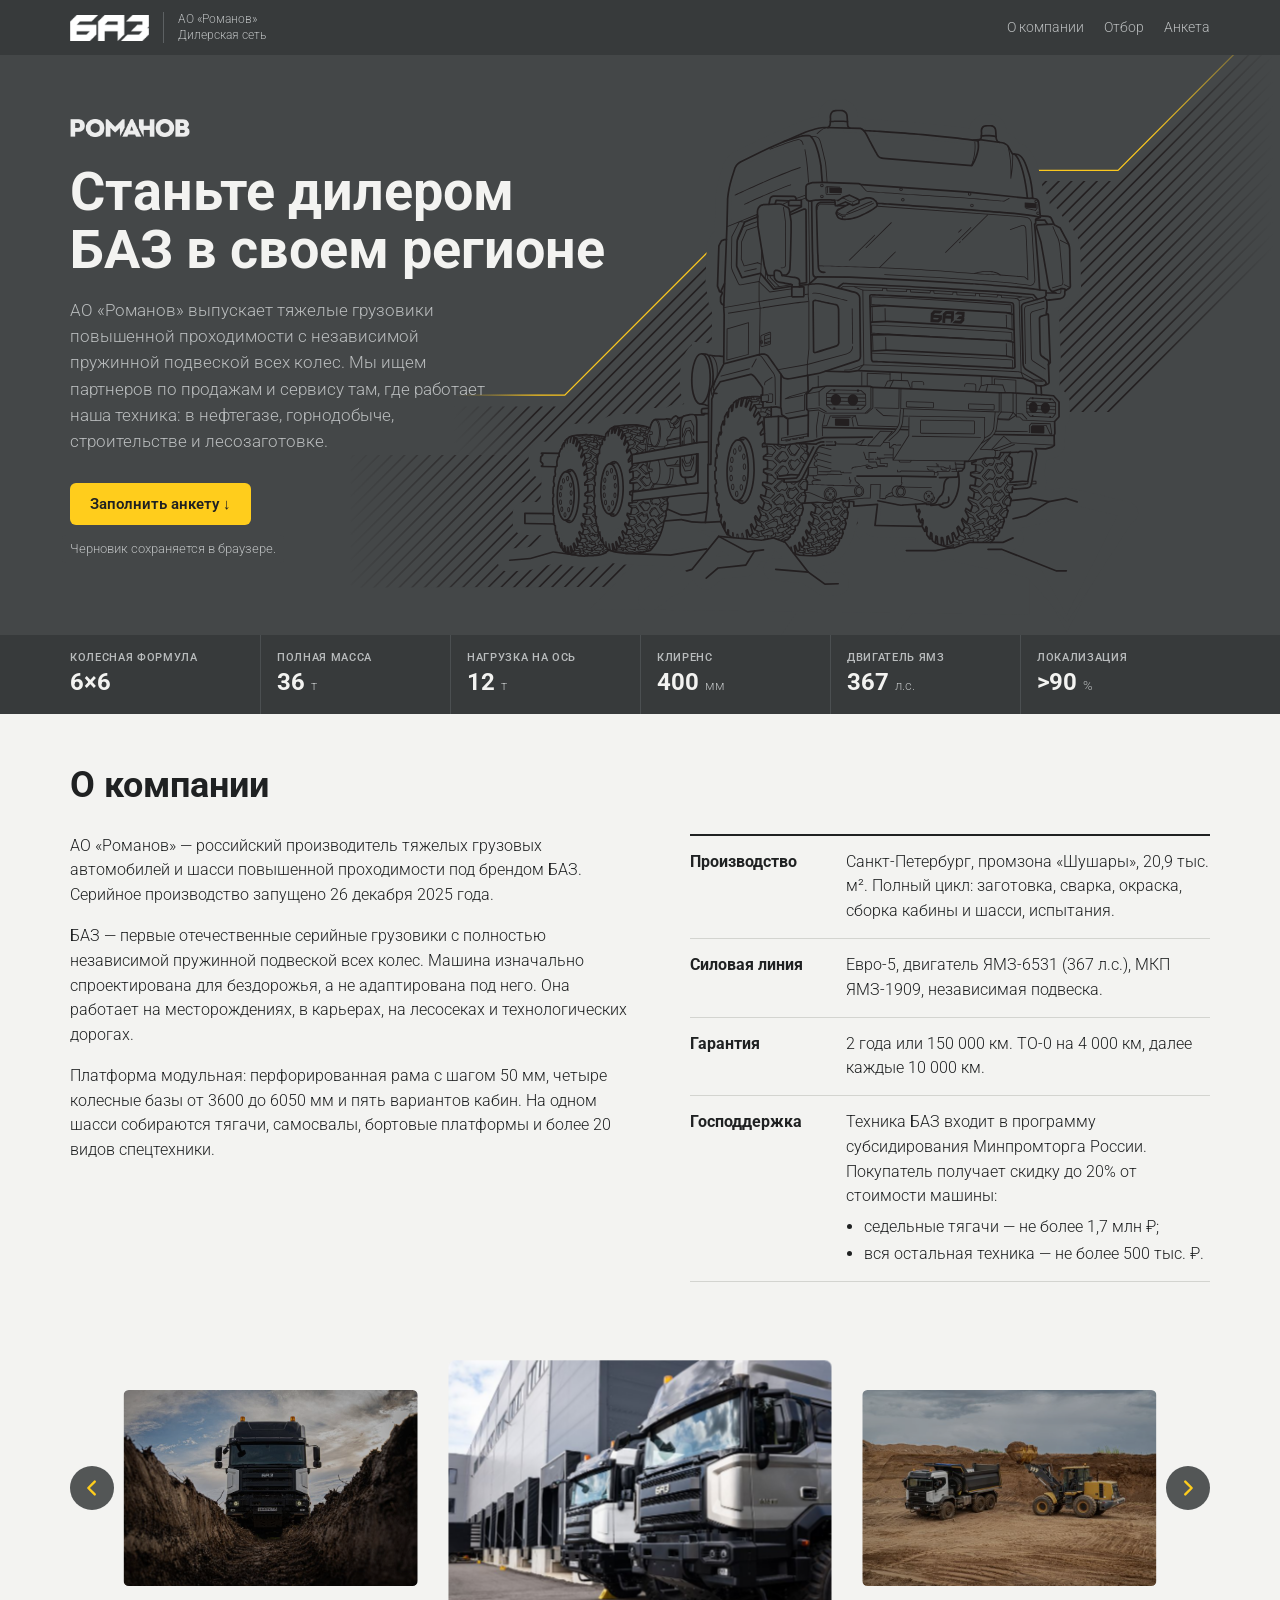
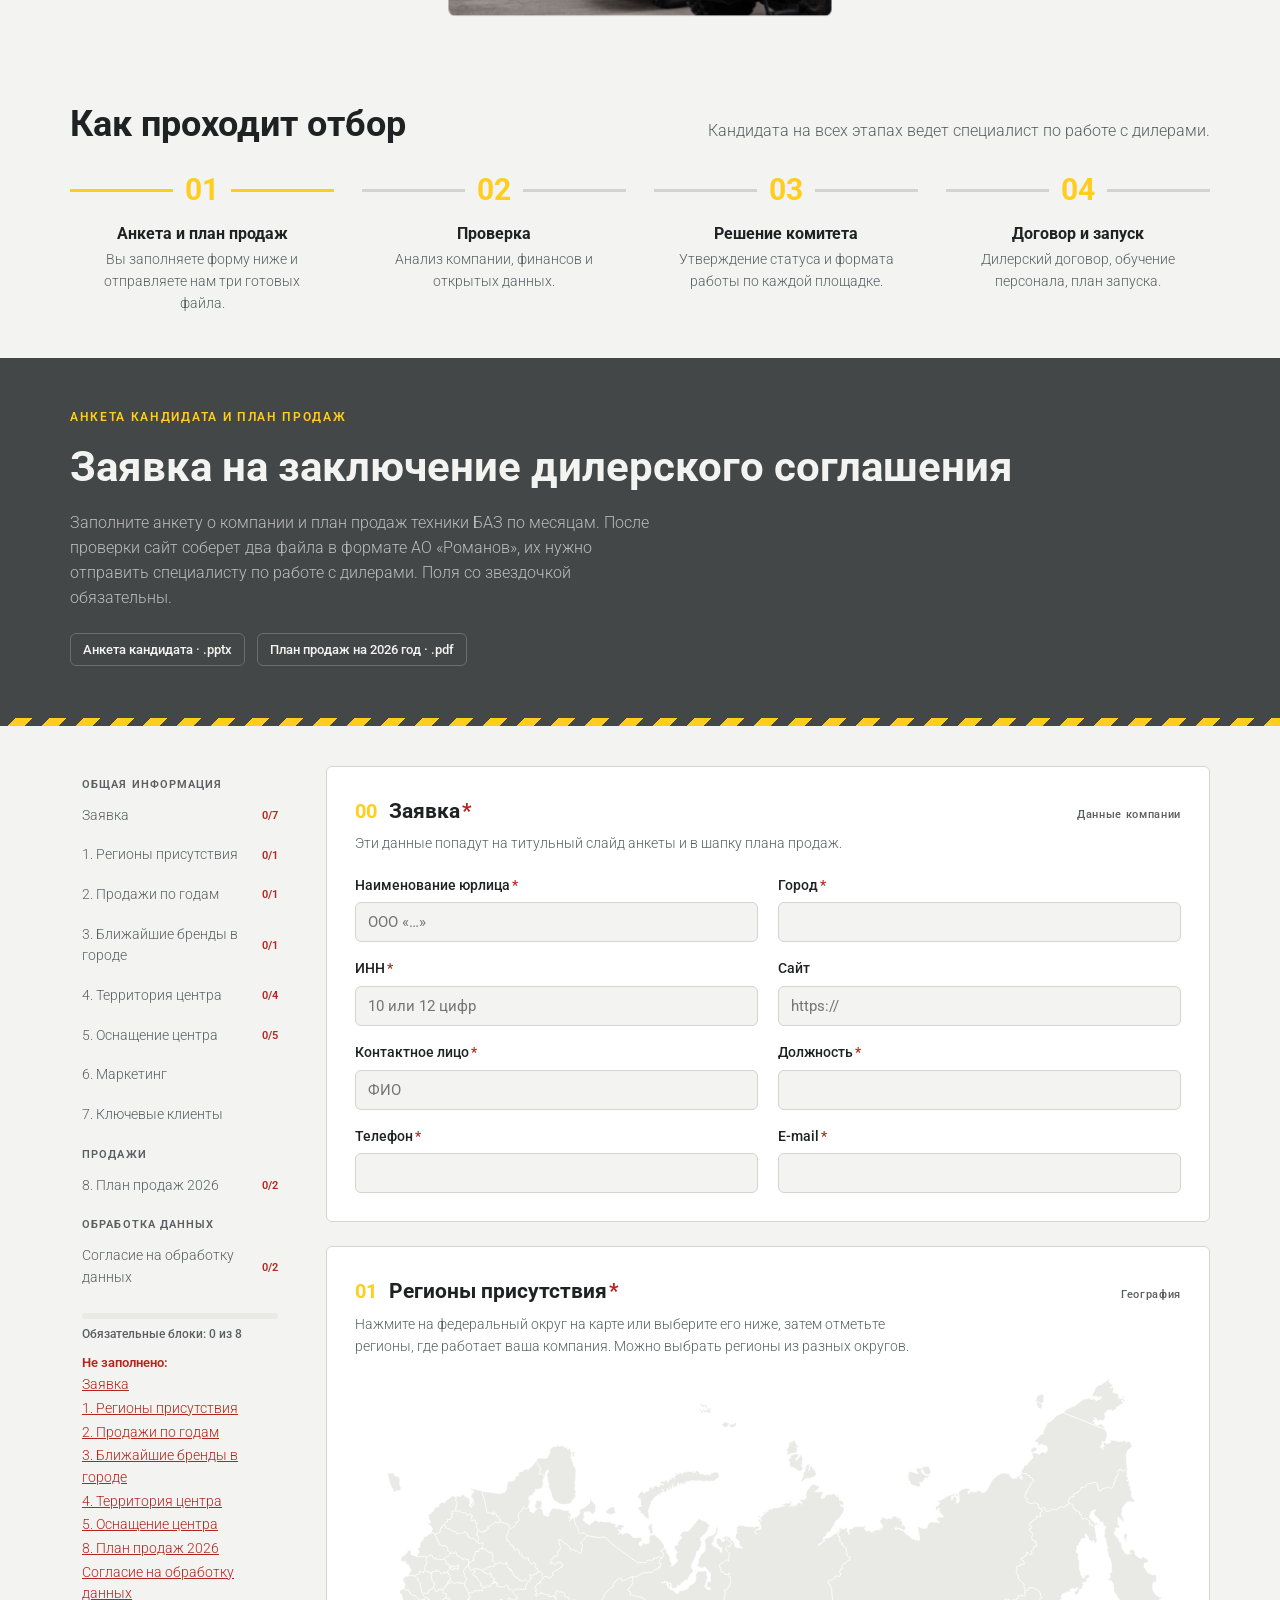
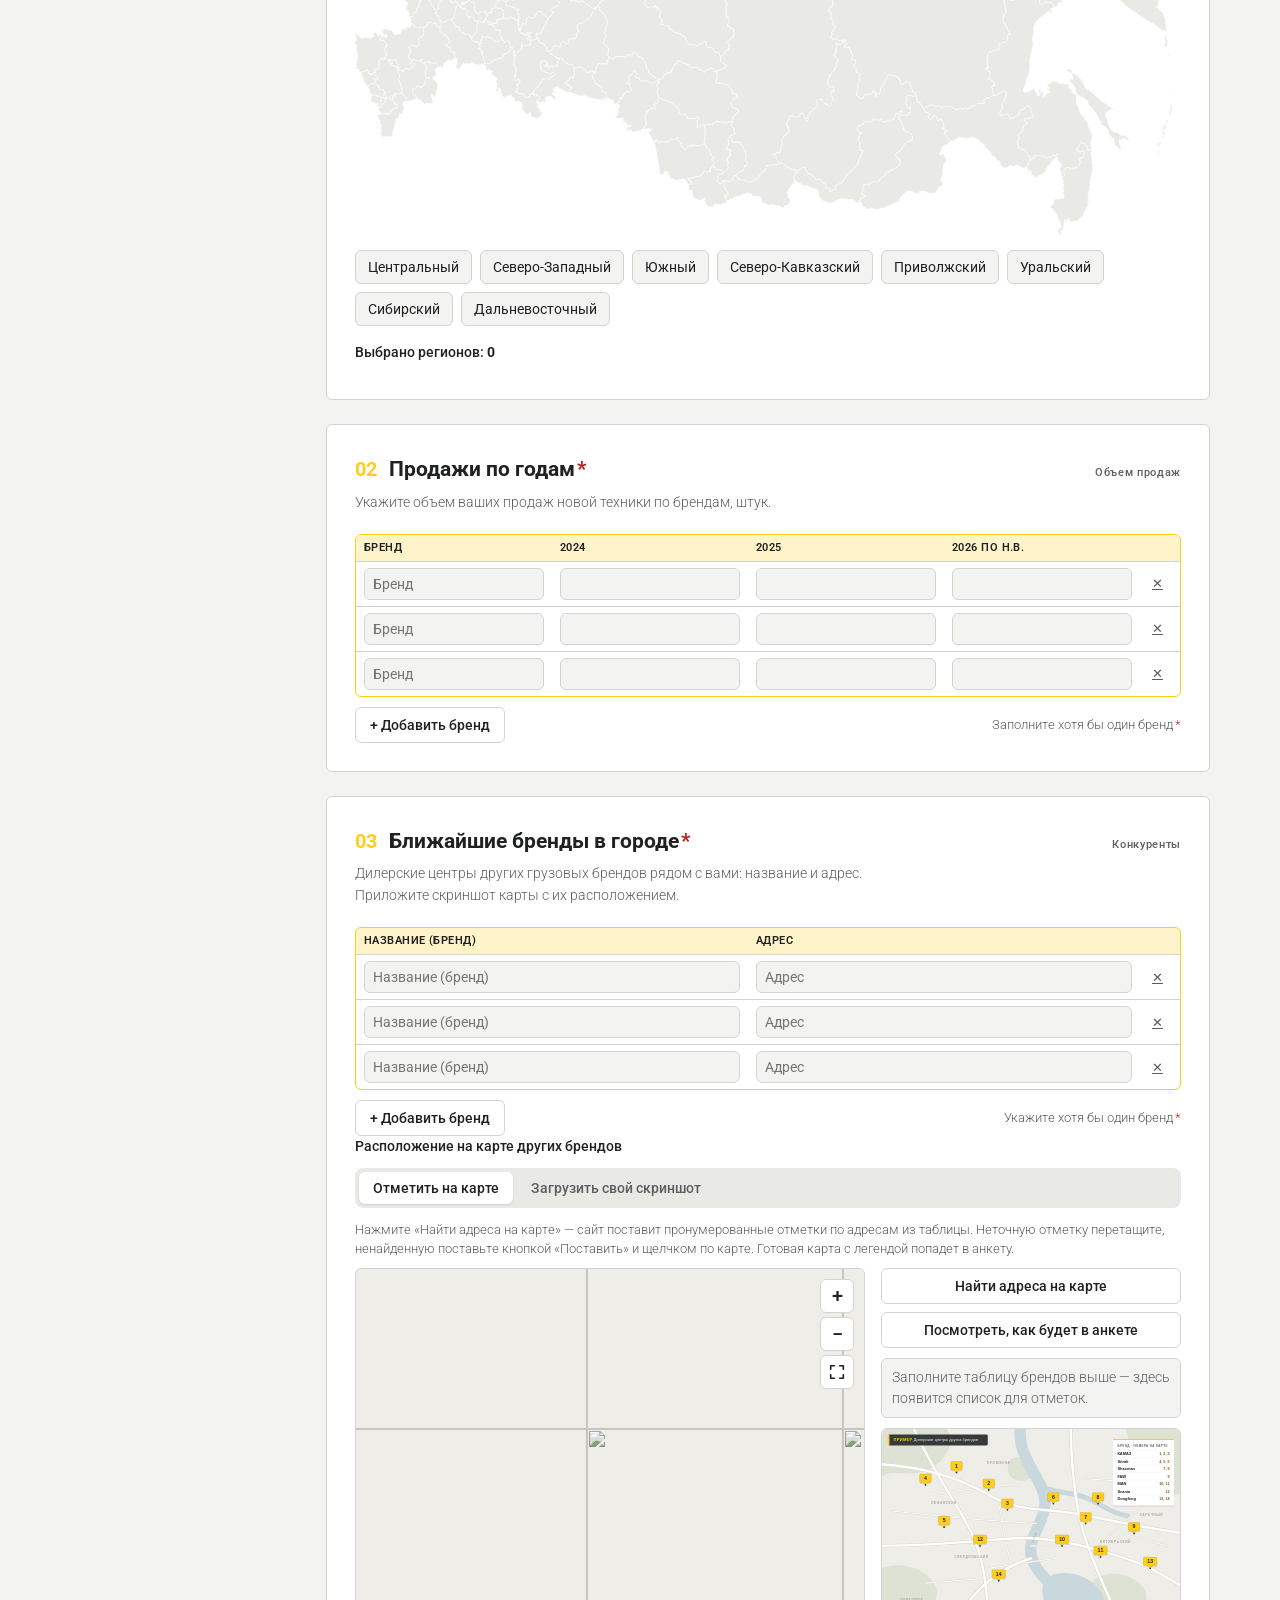
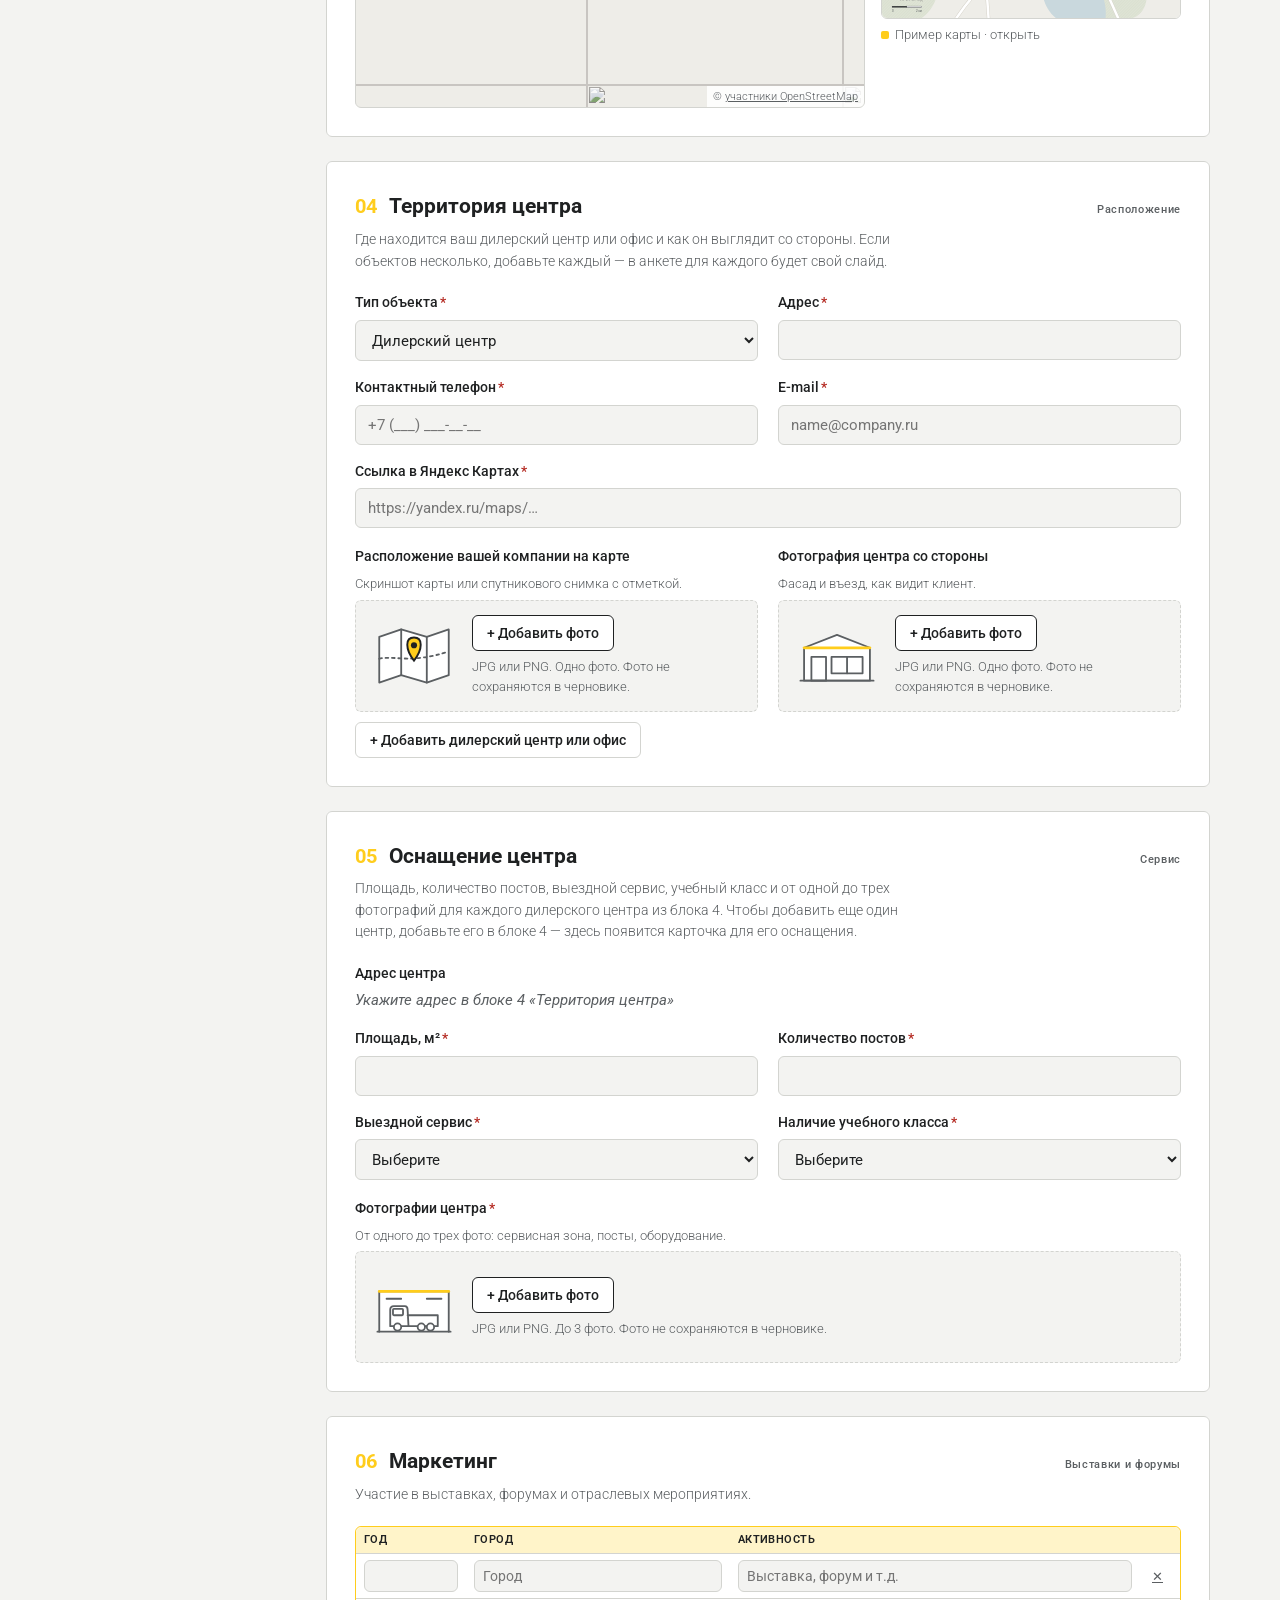
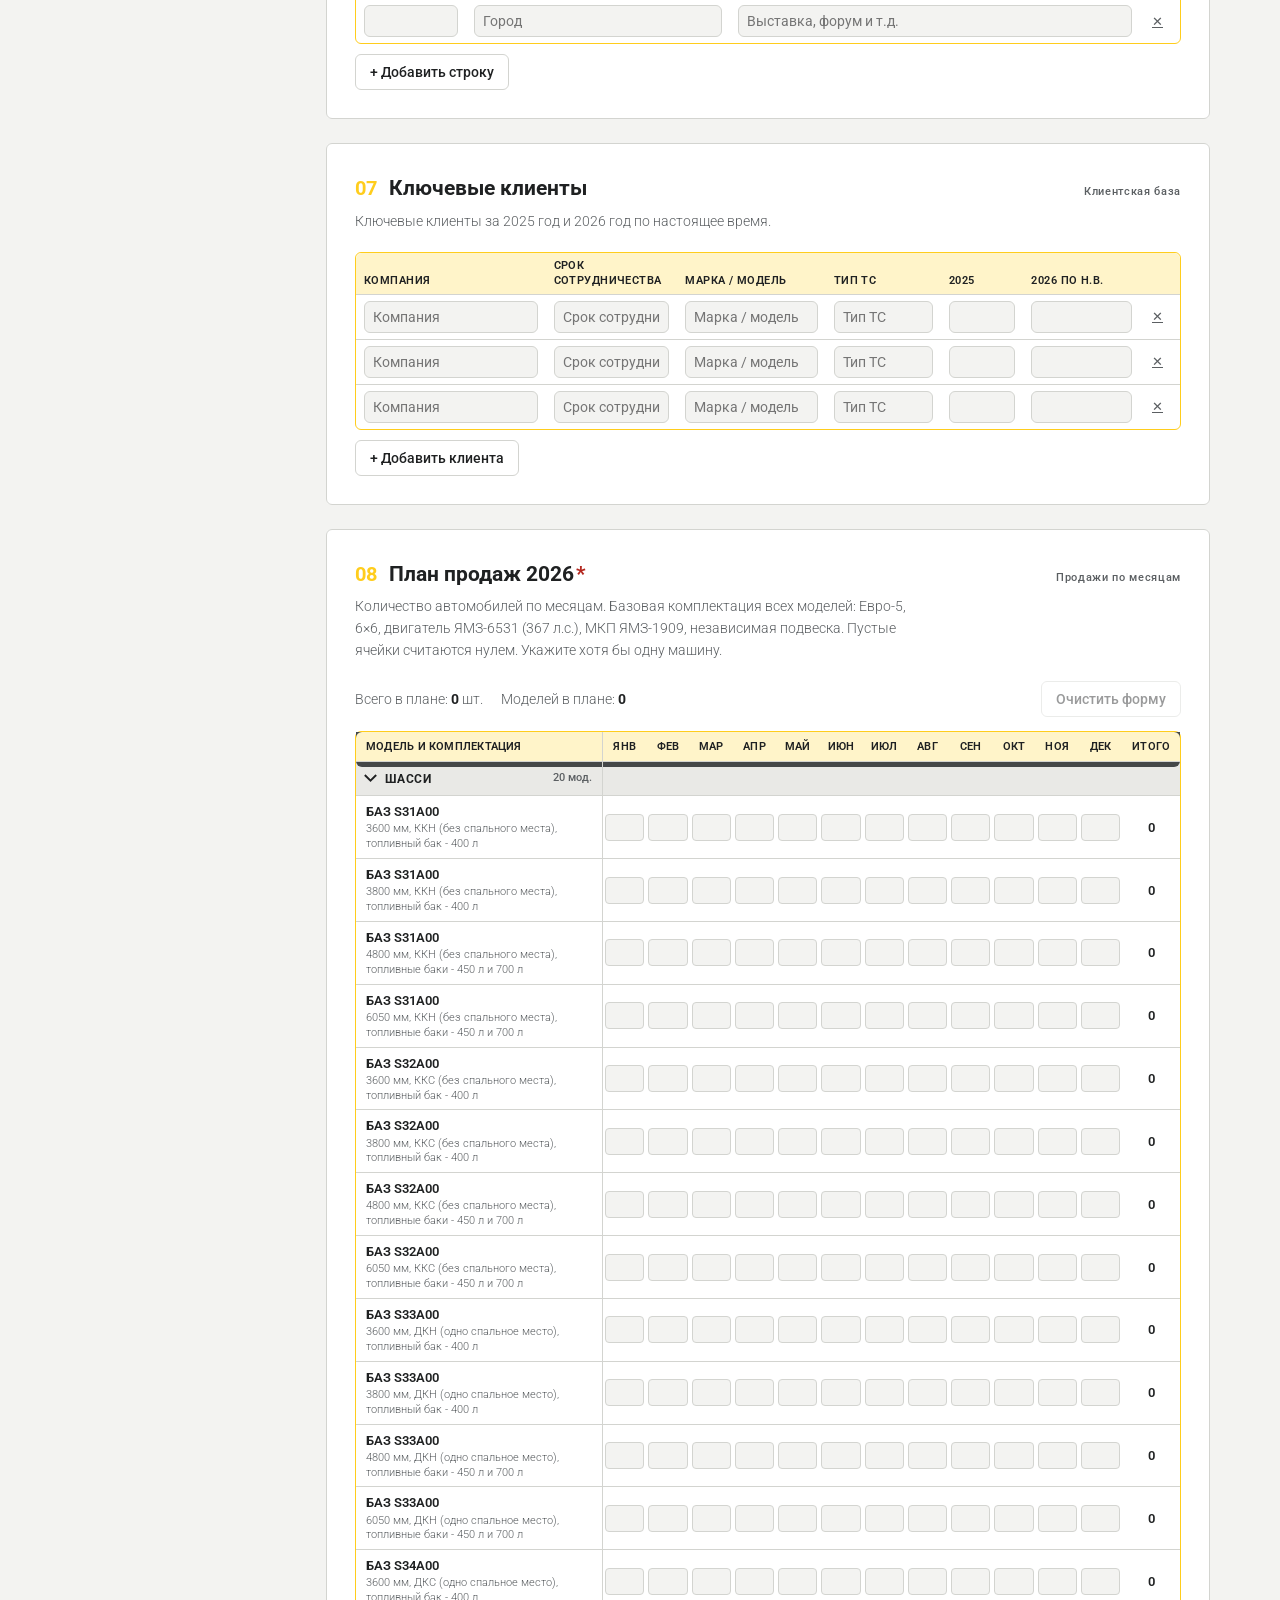
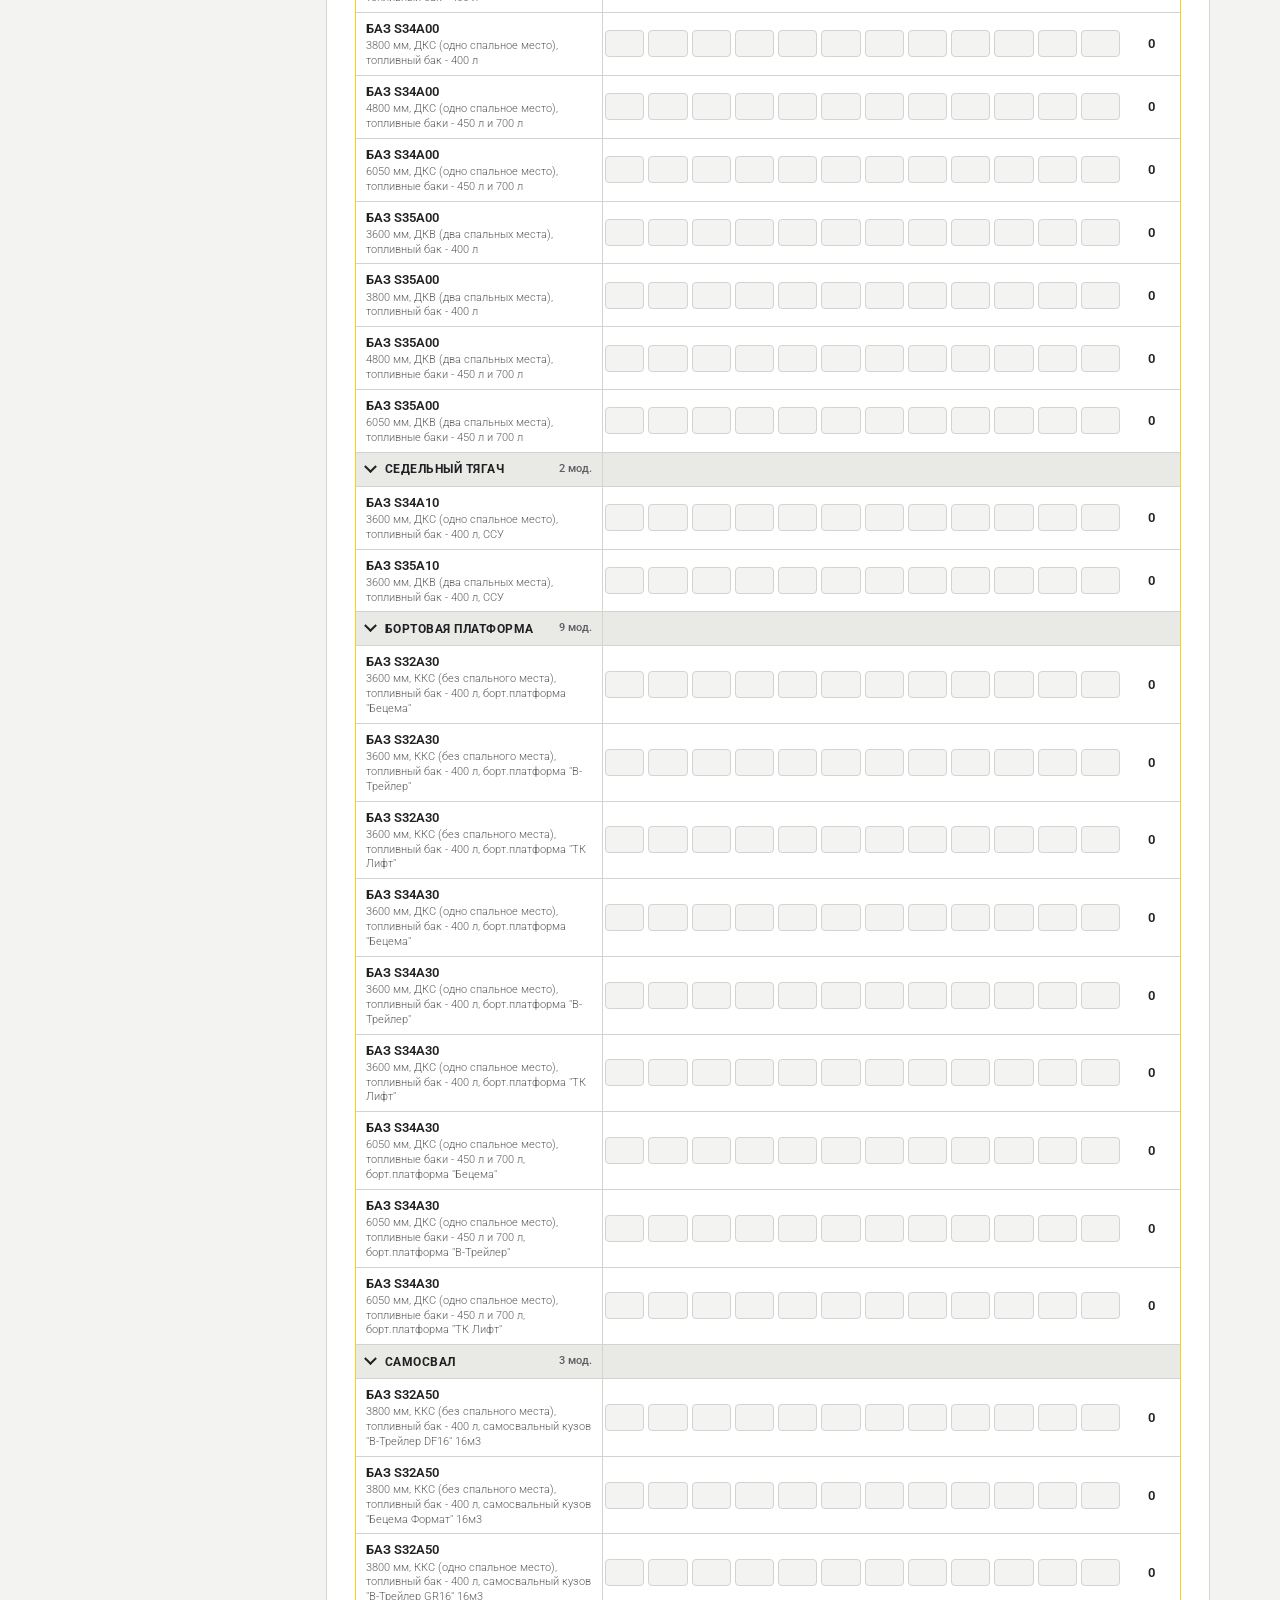
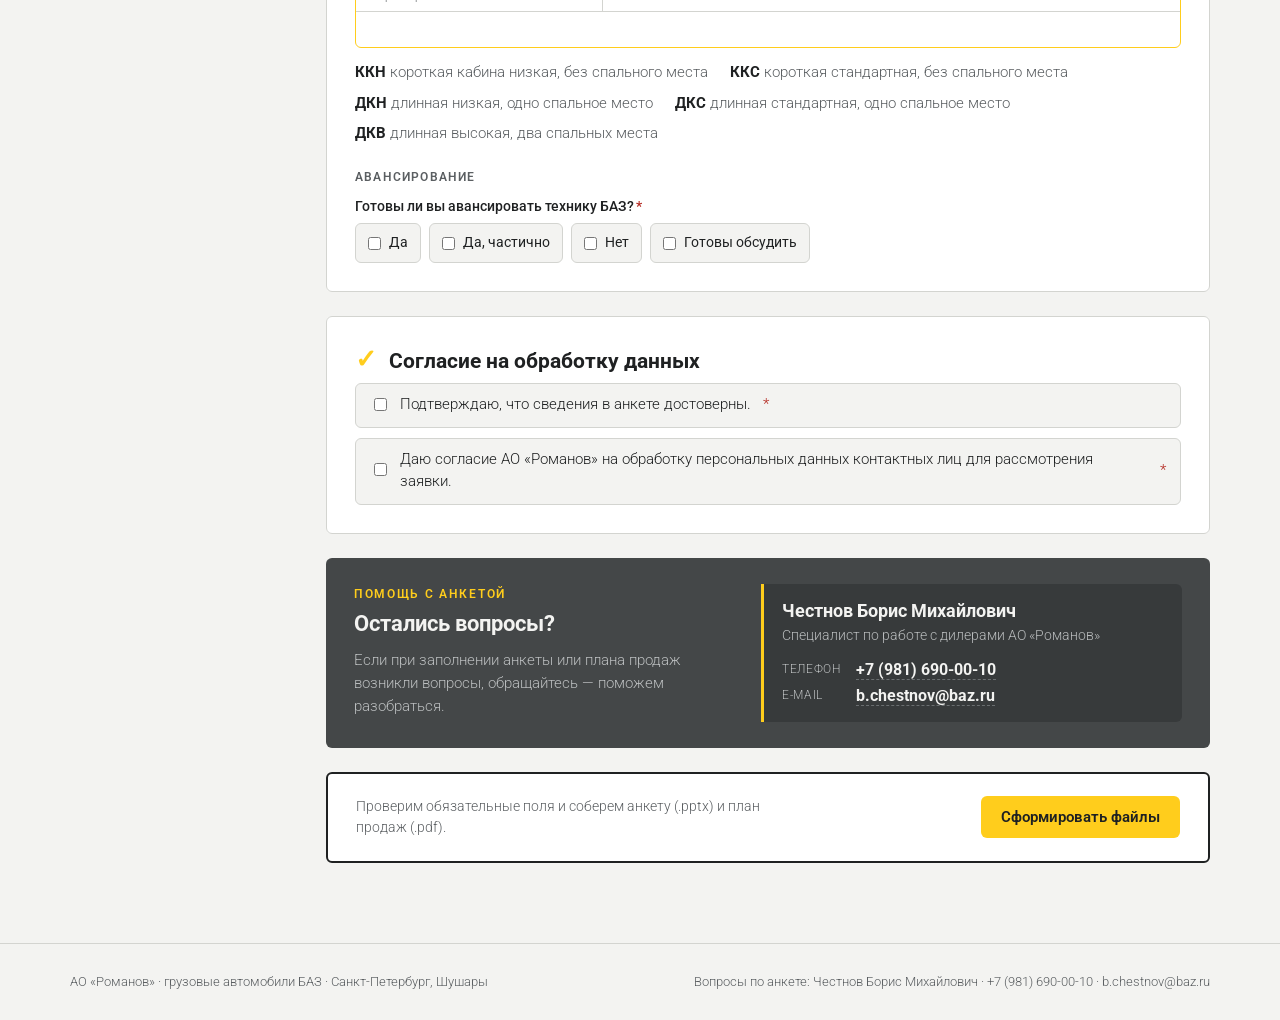
==== commit 23757d40: "Левое меню: раздел «Обработка данных» Co-Authored-By: Claude Opus 5.5 <noreply@anthropic.com> Claude" ====
--- a/index.html
+++ b/index.html
@@ -10,7 +10,8 @@
 <meta property="og:locale" content="ru_RU">
 <meta property="og:title" content="Станьте дилером БАЗ в своем регионе">
 <meta property="og:description" content="АО «Романов» ищет партнеров по продажам и сервису грузовиков БАЗ. Анкета кандидата в дилеры.">
-<meta property="og:image" content="assets/img/hero.jpg">
+<meta property="og:image" content="https://dealer-form.website.yandexcloud.net/assets/img/hero.jpg">
+<meta property="og:url" content="https://dealer-form.website.yandexcloud.net/">
 <link rel="icon" href="favicon.ico" sizes="any">
 <link rel="apple-touch-icon" href="assets/img/apple-touch-icon.png">
 <link rel="preconnect" href="https://fonts.googleapis.com">
@@ -114,7 +115,7 @@
     <a href="#s6" data-s="s6"><span class="nm">7. Ключевые клиенты</span><span class="st"></span></a>
     <div class="part">Продажи</div>
     <a href="#s7" data-s="s7" data-req="1"><span class="nm">8. План продаж 2026</span><span class="st"></span></a>
-    <div class="part">Согласие</div>
+    <div class="part">Обработка данных</div>
     <a href="#sx" data-s="sx" data-req="1"><span class="nm">Согласие на обработку данных</span><span class="st"></span></a>
     <div class="bar"><i id="bar"></i></div>
     <div class="pct" id="pct"></div>
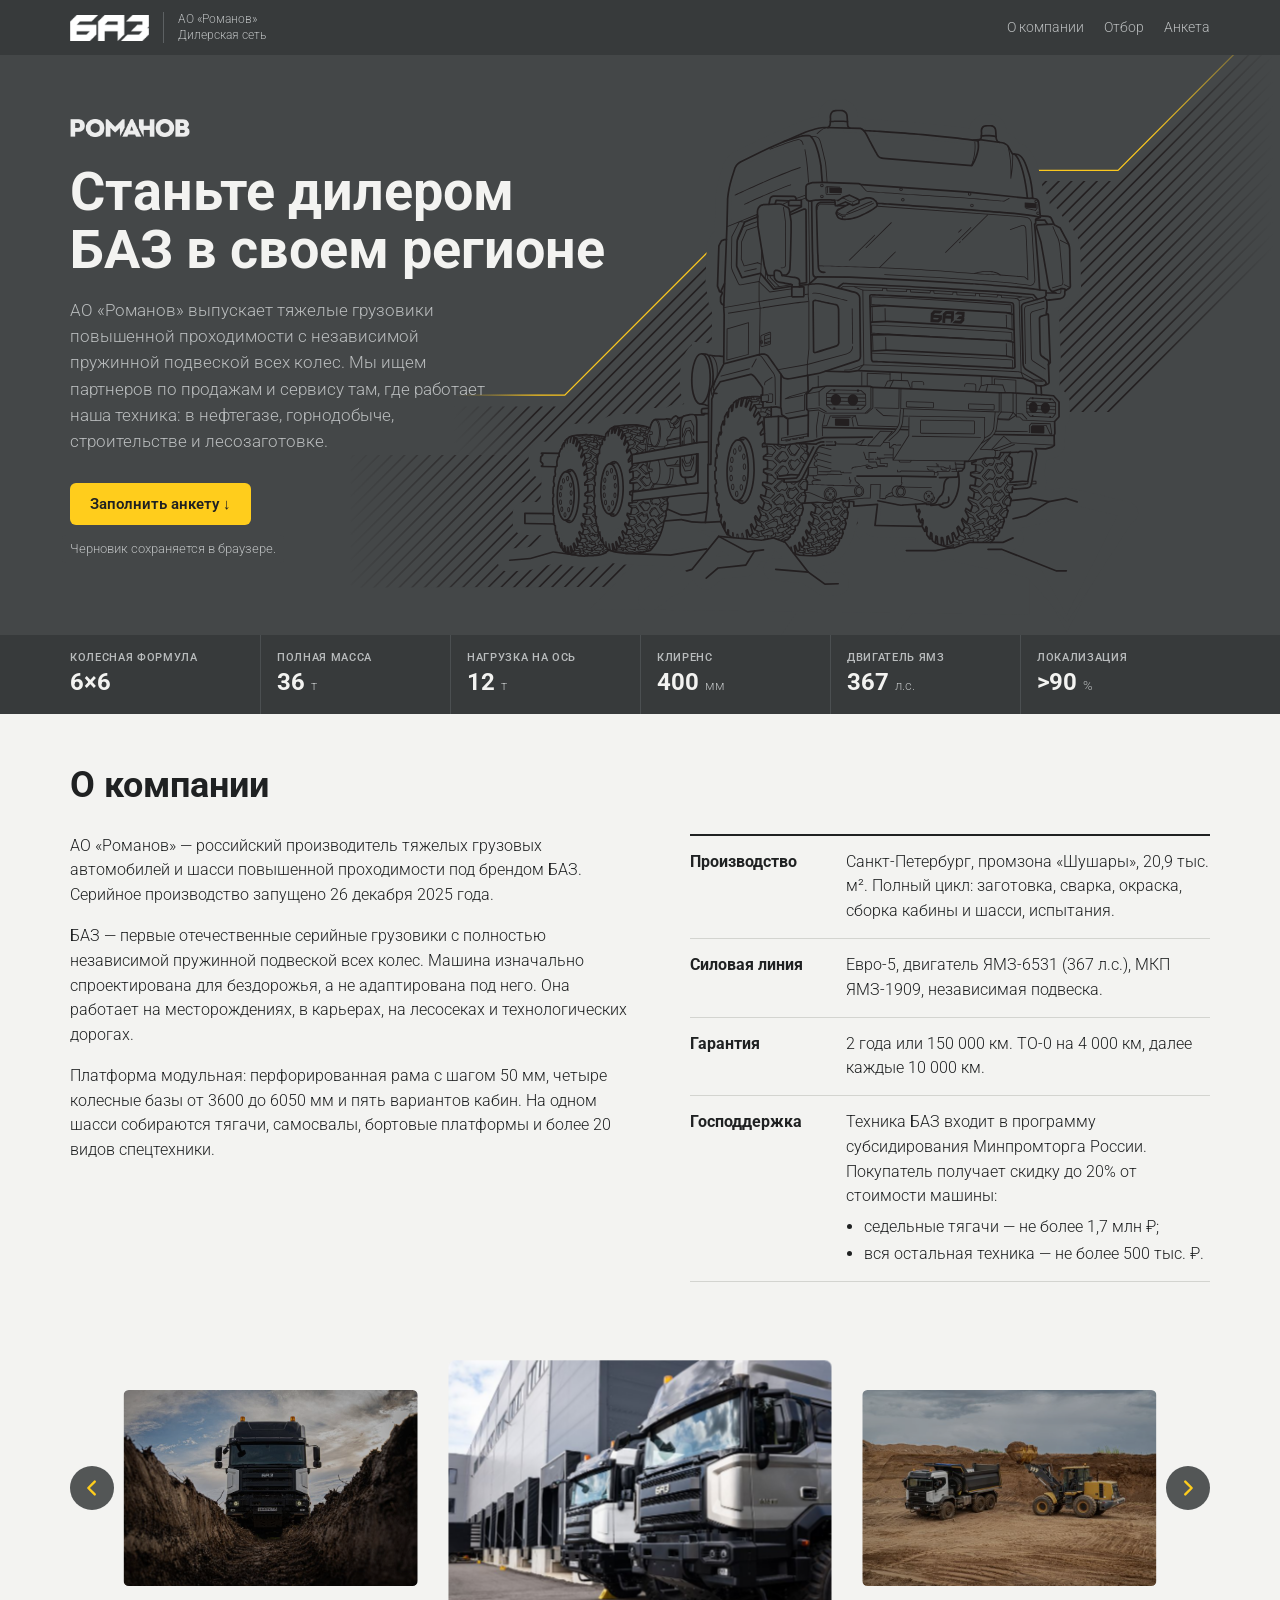
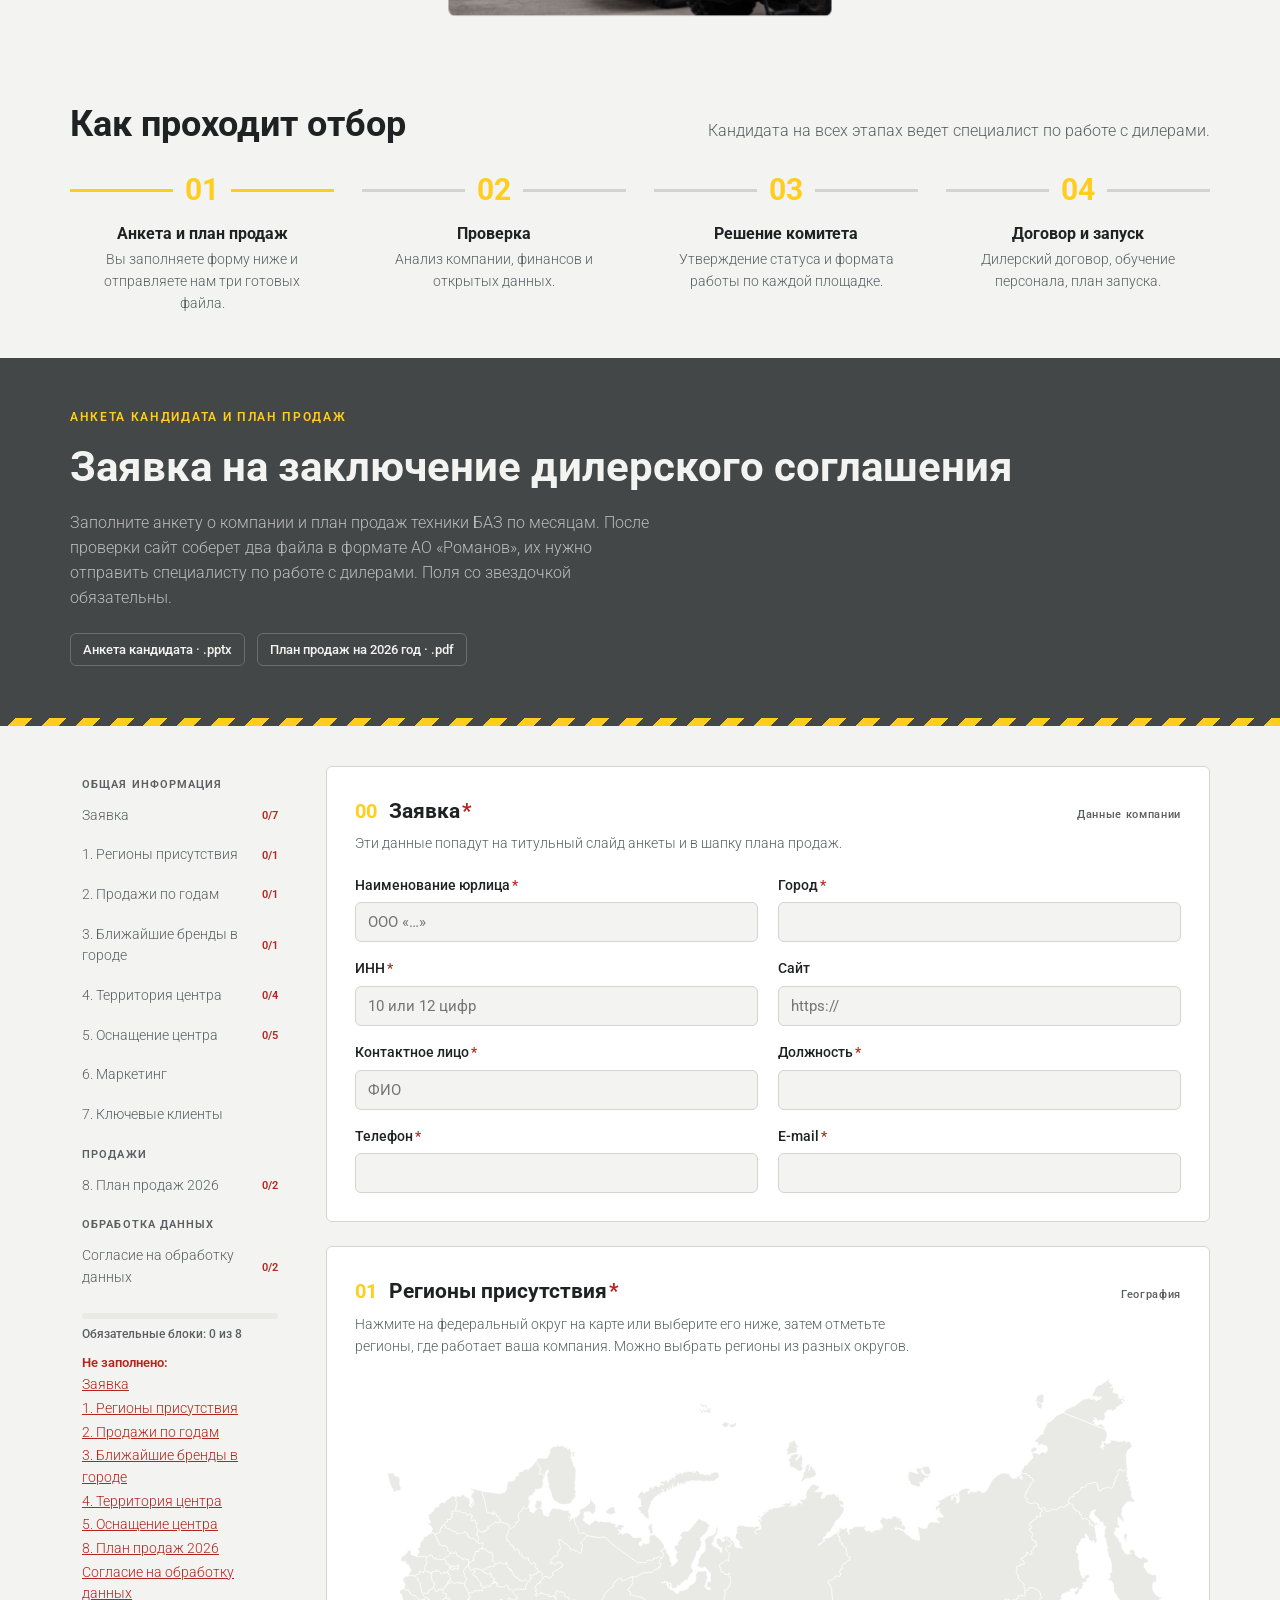
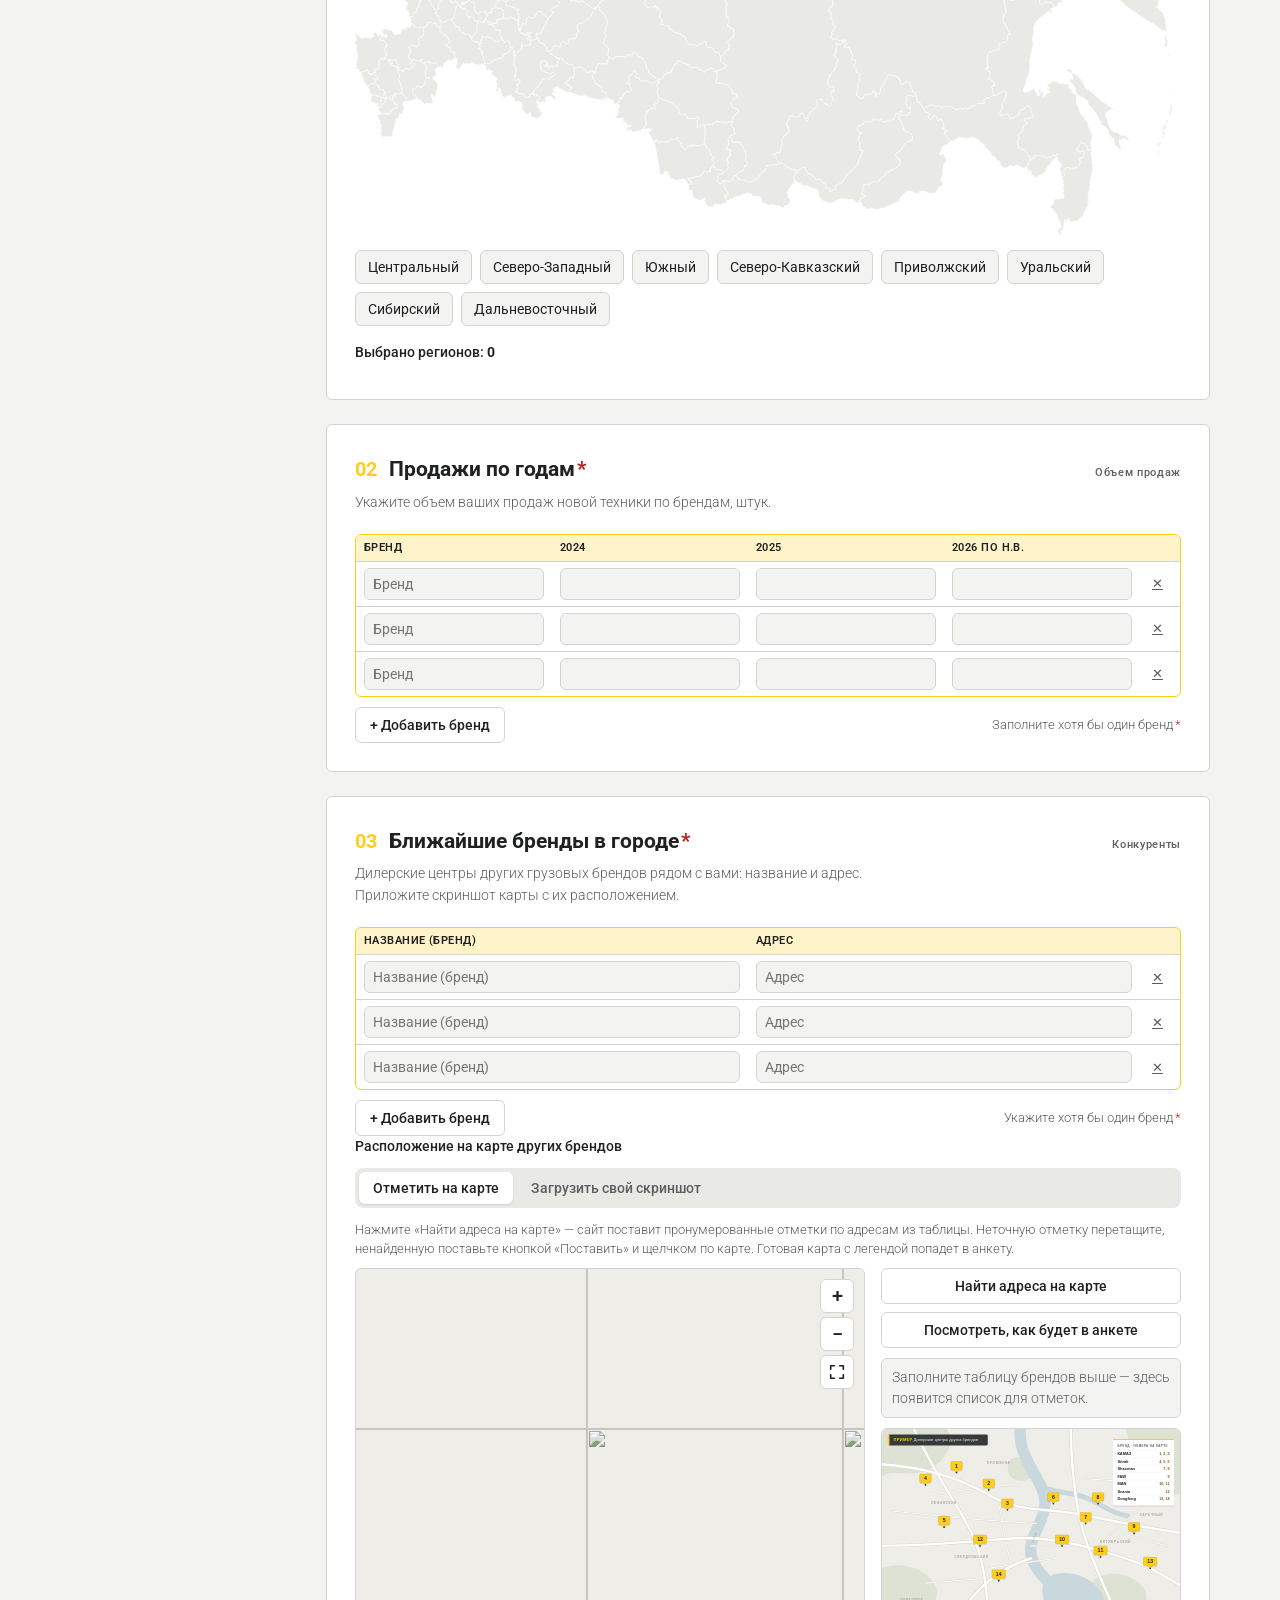
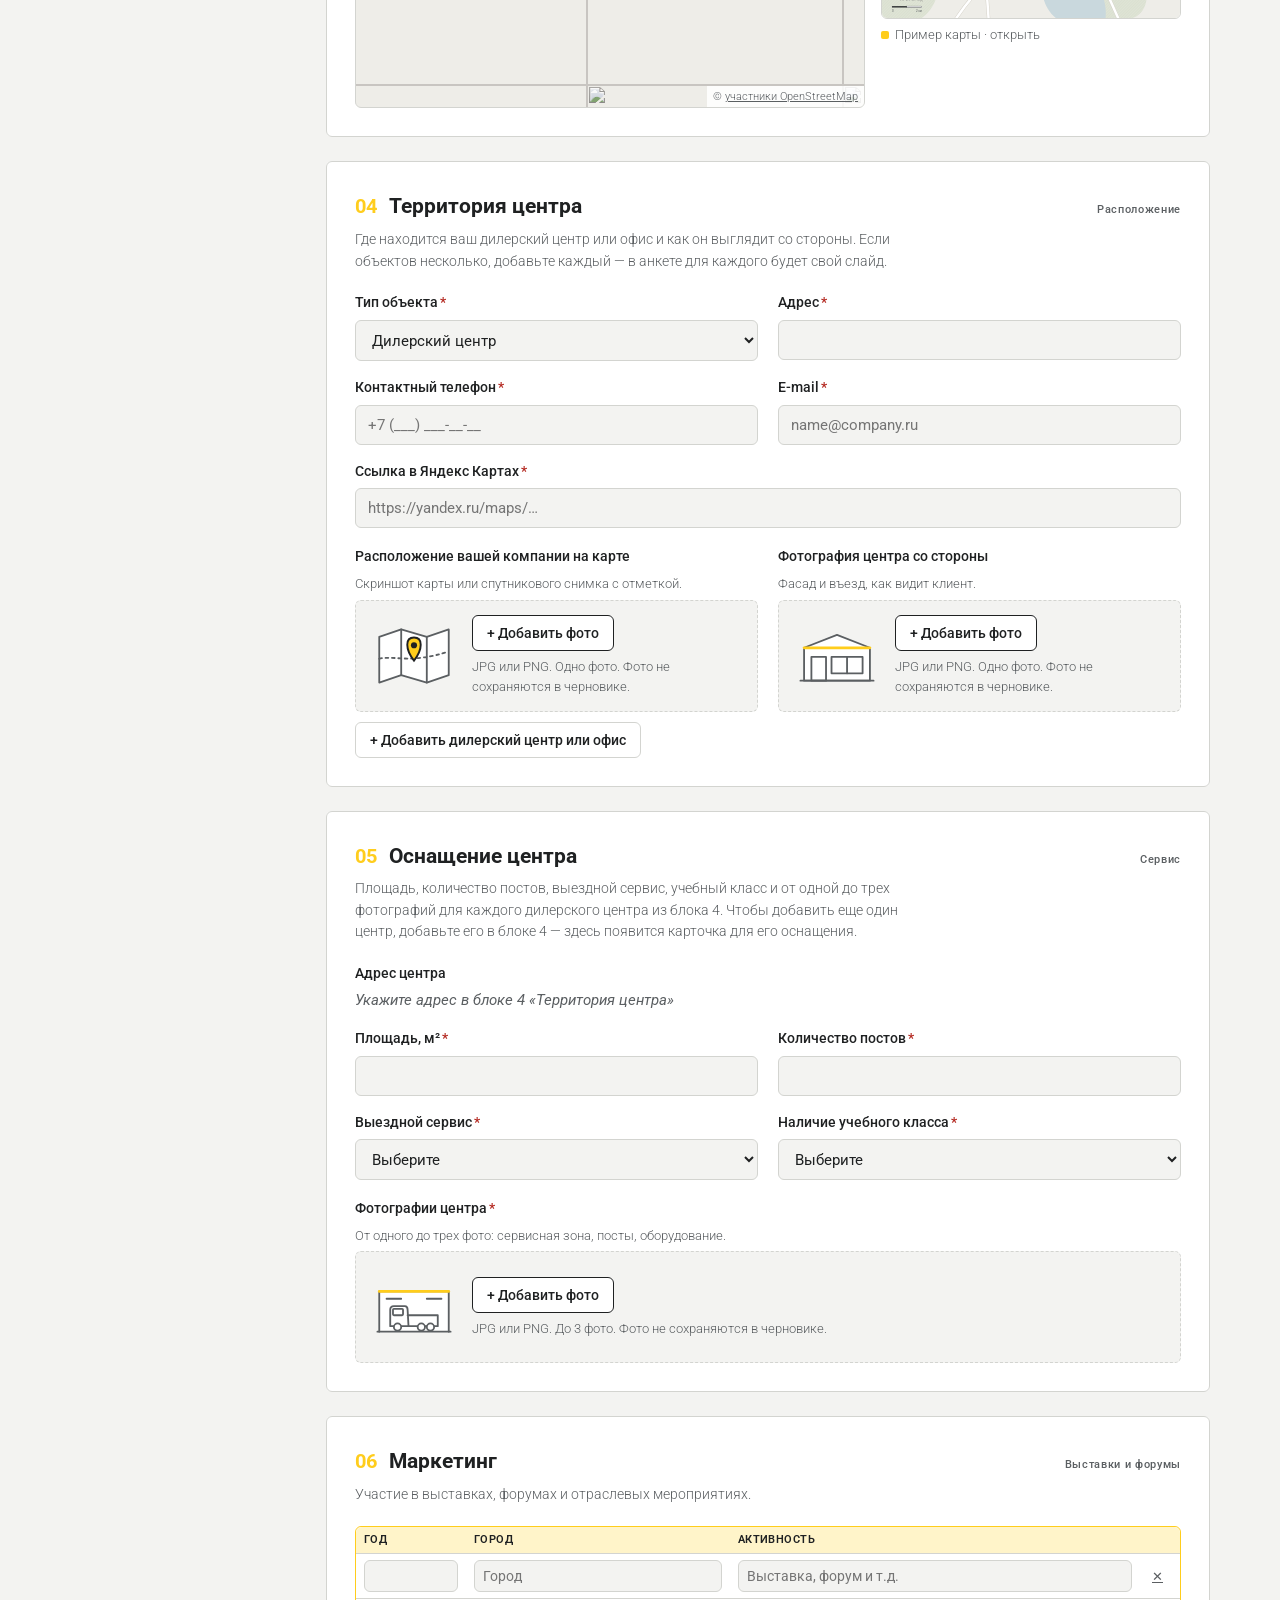
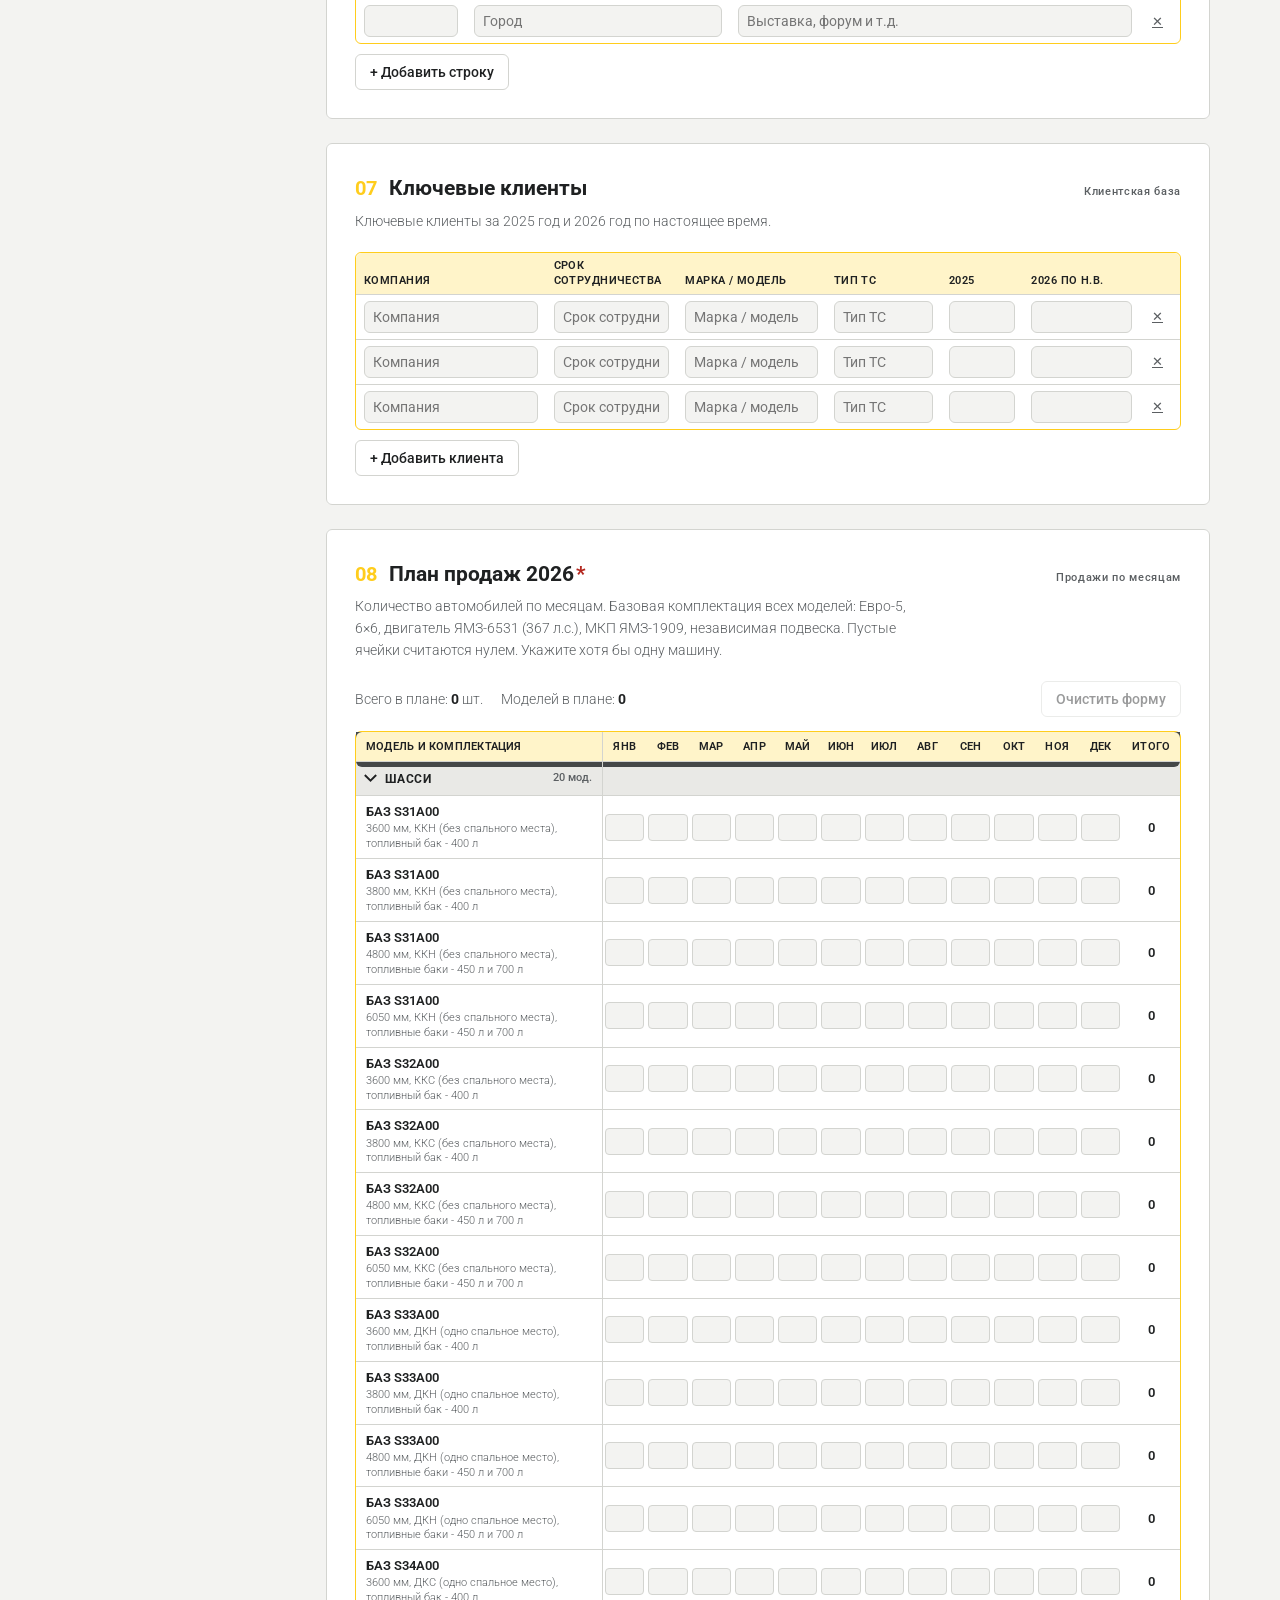
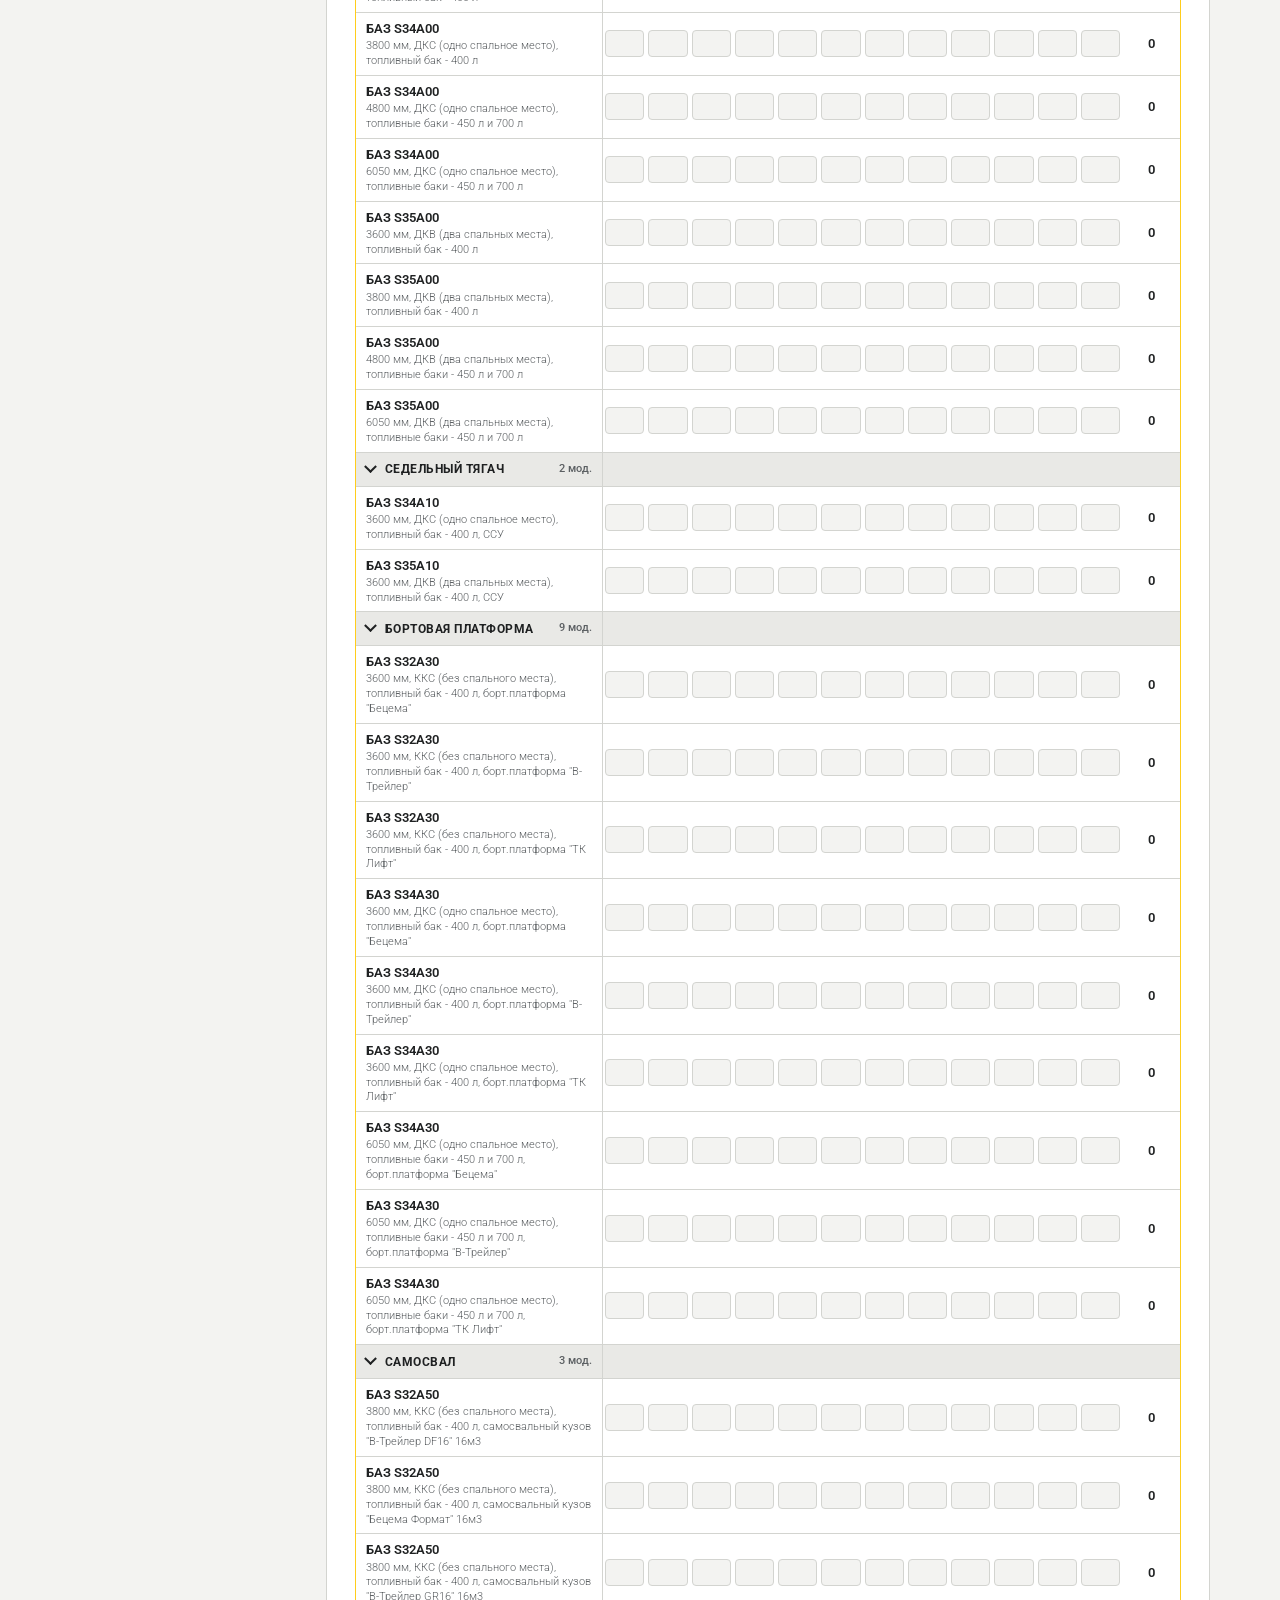
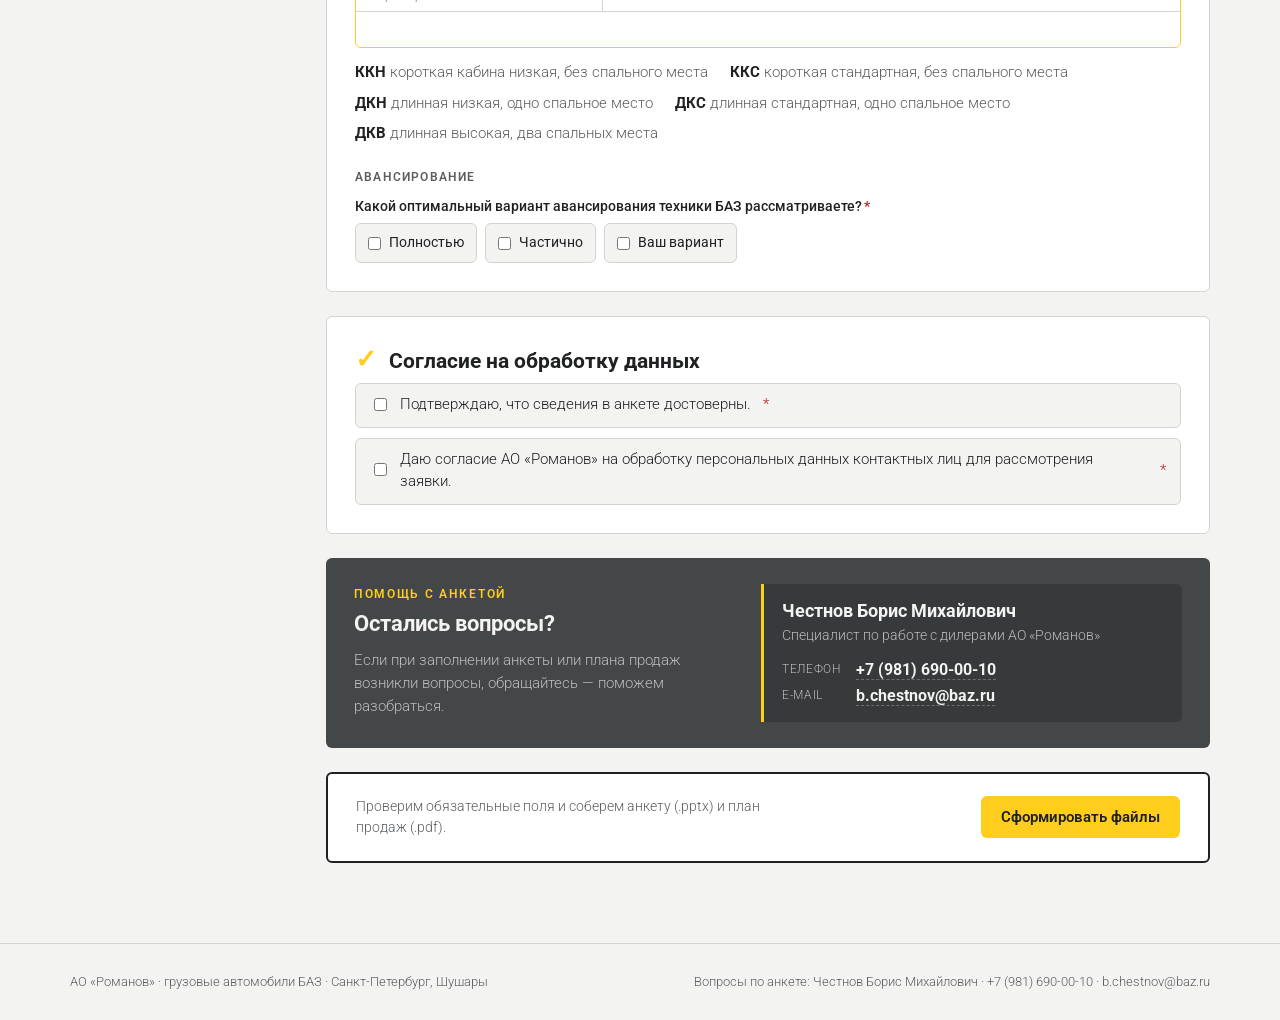
==== commit c139956c: "Авансирование: Полностью / Частично / Ваш вариант Co-Authored-By: Claude Opus 5.5 <noreply@anthropic" ====
--- a/index.html
+++ b/index.html
@@ -232,15 +232,15 @@
       <div class="advance" id="advBox">
         <div class="sub">Авансирование</div>
         <div class="grid">
-          <div class="f full" id="advReadyF"><span class="lbl">Готовы ли вы авансировать технику БАЗ?<span class="req">*</span></span>
-            <div class="opts" role="group" aria-label="Готовность авансирования">
-              <label><input type="checkbox" class="xr" name="adv_ready" value="Да"> Да</label>
-              <label><input type="checkbox" class="xr" name="adv_ready" value="Да, частично"> Да, частично</label>
-              <label><input type="checkbox" class="xr" name="adv_ready" value="Нет"> Нет</label>
-              <label><input type="checkbox" class="xr" name="adv_ready" value="Готовы обсудить"> Готовы обсудить</label>
+          <div class="f full" id="advReadyF"><span class="lbl">Какой оптимальный вариант авансирования техники БАЗ рассматриваете?<span class="req">*</span></span>
+            <div class="opts" role="group" aria-label="Вариант авансирования">
+              <label><input type="checkbox" class="xr" name="adv_ready" value="Полностью"> Полностью</label>
+              <label><input type="checkbox" class="xr" name="adv_ready" value="Частично"> Частично</label>
+              <label><input type="checkbox" class="xr" name="adv_ready" value="Ваш вариант"> Ваш вариант</label>
             </div></div>
           <div class="f" id="advQtyF" hidden><label for="adv_qty">Сколько машин готовы авансировать, шт.<span class="req">*</span></label><input type="number" min="0" step="1" inputmode="numeric" id="adv_qty" name="adv_qty"><span class="hint" id="advQtyHint"></span></div>
-          <div class="f" id="advPctF" hidden><label for="adv_pct">Размер аванса, %<span class="req">*</span></label><input type="number" min="1" max="100" step="1" inputmode="numeric" id="adv_pct" name="adv_pct"><span class="hint">От 1 до 100% стоимости машины.</span></div>
+          <div class="f" id="advPctF" hidden><label for="adv_pct">Размер аванса, %<span class="req">*</span></label><input type="number" min="1" max="99" step="1" inputmode="numeric" id="adv_pct" name="adv_pct"><span class="hint">От 1 до 99% стоимости машины.</span></div>
+          <div class="f full" id="advOwnF" hidden><label for="adv_own">Опишите ваш вариант авансирования<span class="req">*</span></label><textarea id="adv_own" name="adv_own" rows="3" placeholder="Например: аванс 30% за первые две машины, далее — по факту отгрузки"></textarea></div>
         </div>
       </div>
     </fieldset>
@@ -281,7 +281,7 @@
     <p>Приложите оба файла к письму и отправьте на <b>b.chestnov@baz.ru</b> — Честнову Борису Михайловичу, специалисту по работе с дилерами АО «Романов». Вопросы по анкете: <b>+7 (981) 690-00-10</b>.</p>
     <div class="files">
       <div class="file"><b id="fnP">Анкета кандидата.pptx</b><p>Анкета в фирменном стиле БАЗ с вашими данными и фотографиями.</p><button type="button" class="btn-y" id="dlP">Скачать анкету</button></div>
-      <div class="file"><b id="fnPP">План продаж.pdf</b><p>Бланк плана продаж на одной странице A4: все модели по месяцам, итоги, авансирование и подпись.</p><button type="button" class="btn-y" id="dlPP">Скачать план (PDF)</button></div>
+      <div class="file"><b id="fnPP">План продаж.pdf</b><p>Бланк плана продаж на одной странице A4: все модели по месяцам, итоги, авансирование и подпись.</p><button type="button" class="btn-y" id="dlPP">Скачать план</button></div>
     </div>
     <div class="toast" id="toast" aria-live="polite"></div>
     <div class="actions"><button type="button" class="btn-ghost" id="dlZip">Скачать архив (.zip)</button><button type="button" class="btn-ghost" id="backEdit">Вернуться к редактированию</button></div>
--- a/assets/css/style.css
+++ b/assets/css/style.css
@@ -476,3 +476,4 @@
 @media (max-width:900px){.cm-wrap{grid-template-columns:1fr}.cm-map{height:340px}.cm-list{max-height:none}}
 .ex-row .drop,.ex-row .cm-local{min-height:165px;display:flex;flex-direction:column;justify-content:center;margin:0}   /* высота как у миниатюры примера */
 .cm-local{padding:14px 16px;border:1px dashed var(--yellow);border-radius:var(--r);background:var(--yellow-soft);font-size:14.5px}
+.result + .contact{margin:20px 0 0}
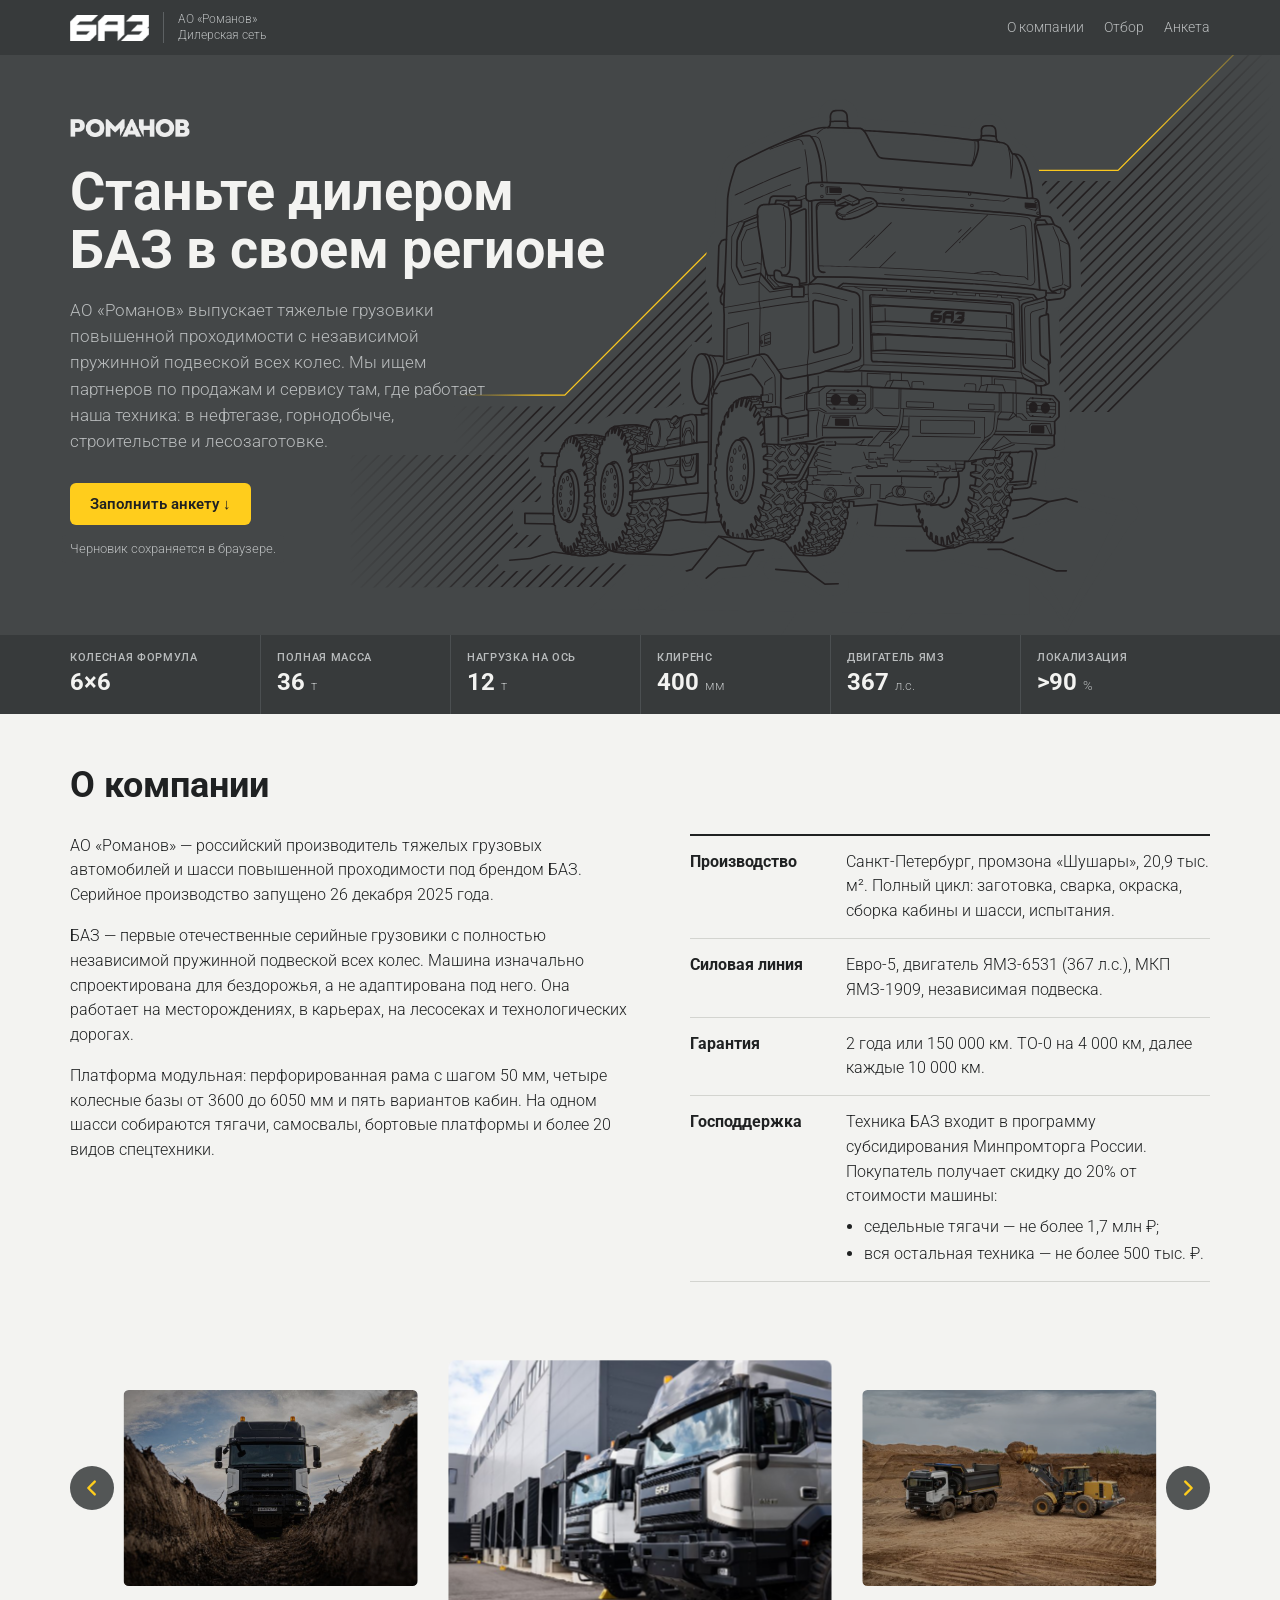
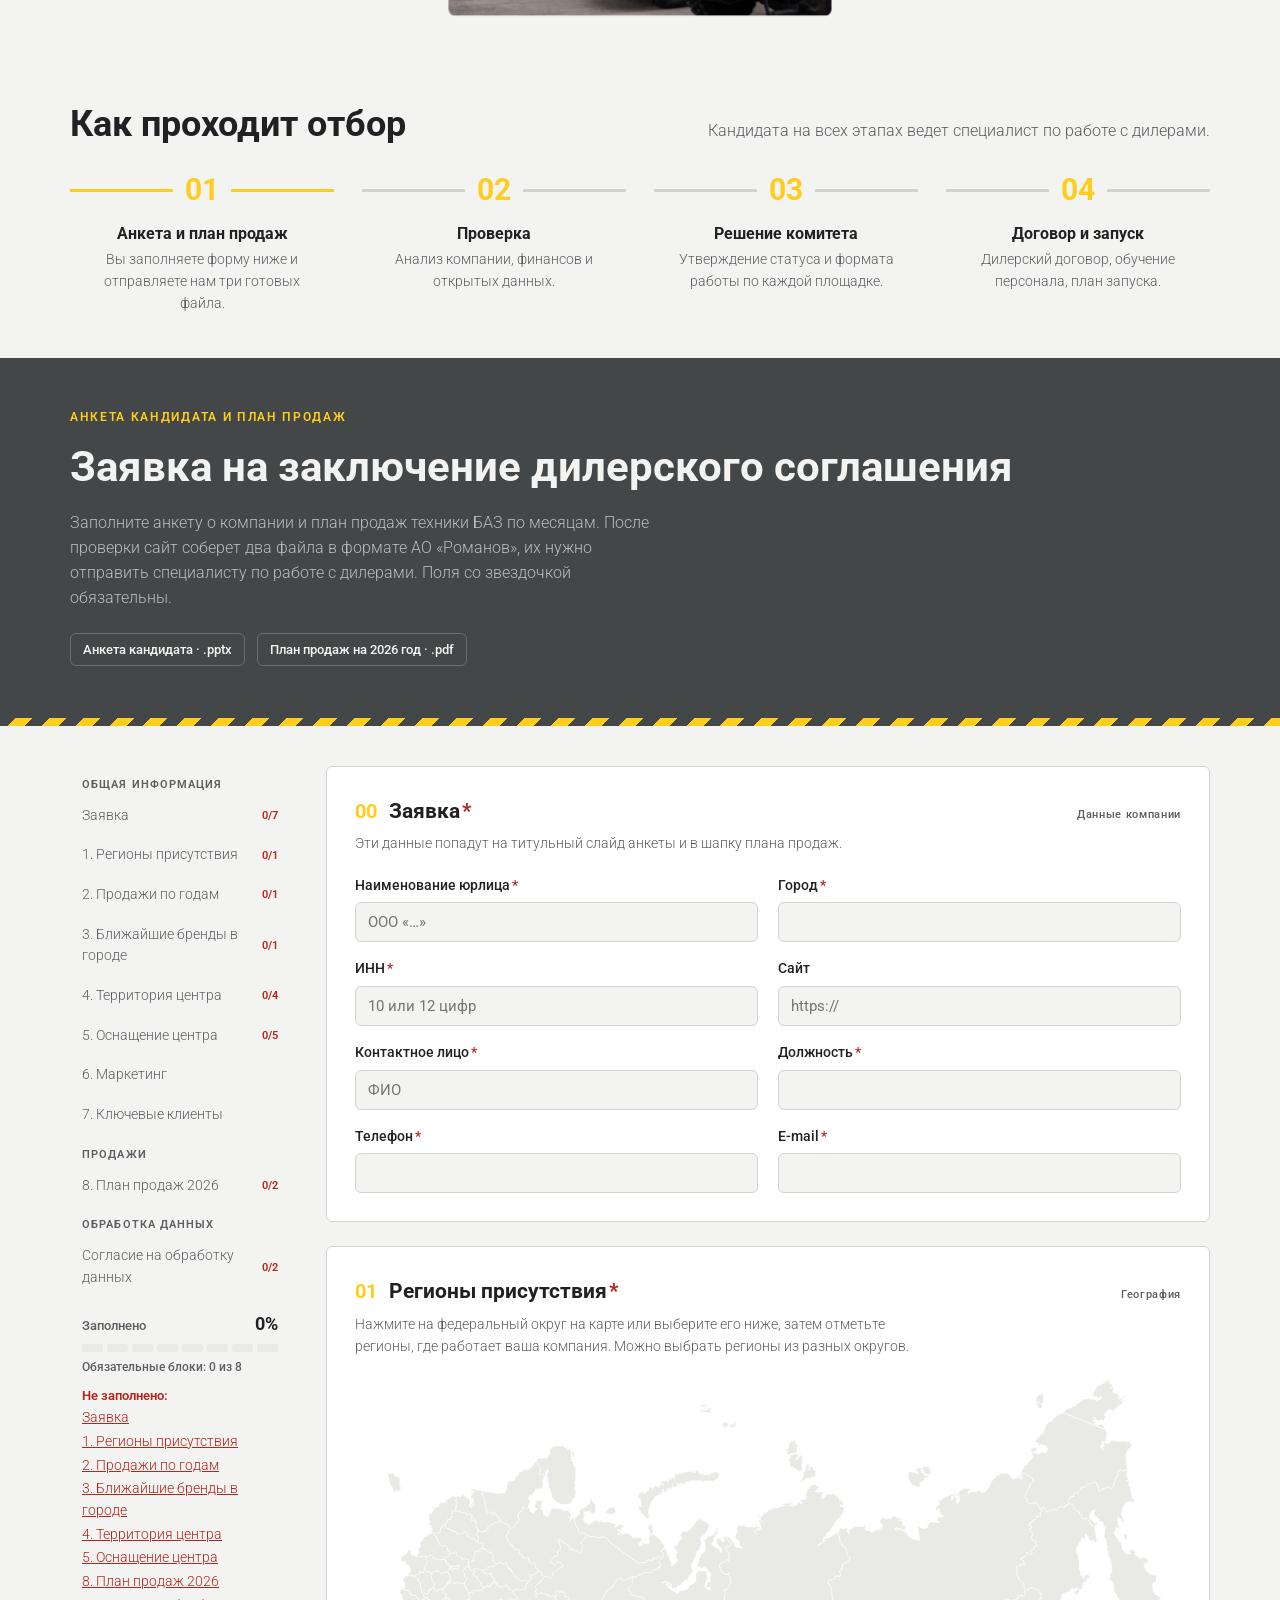
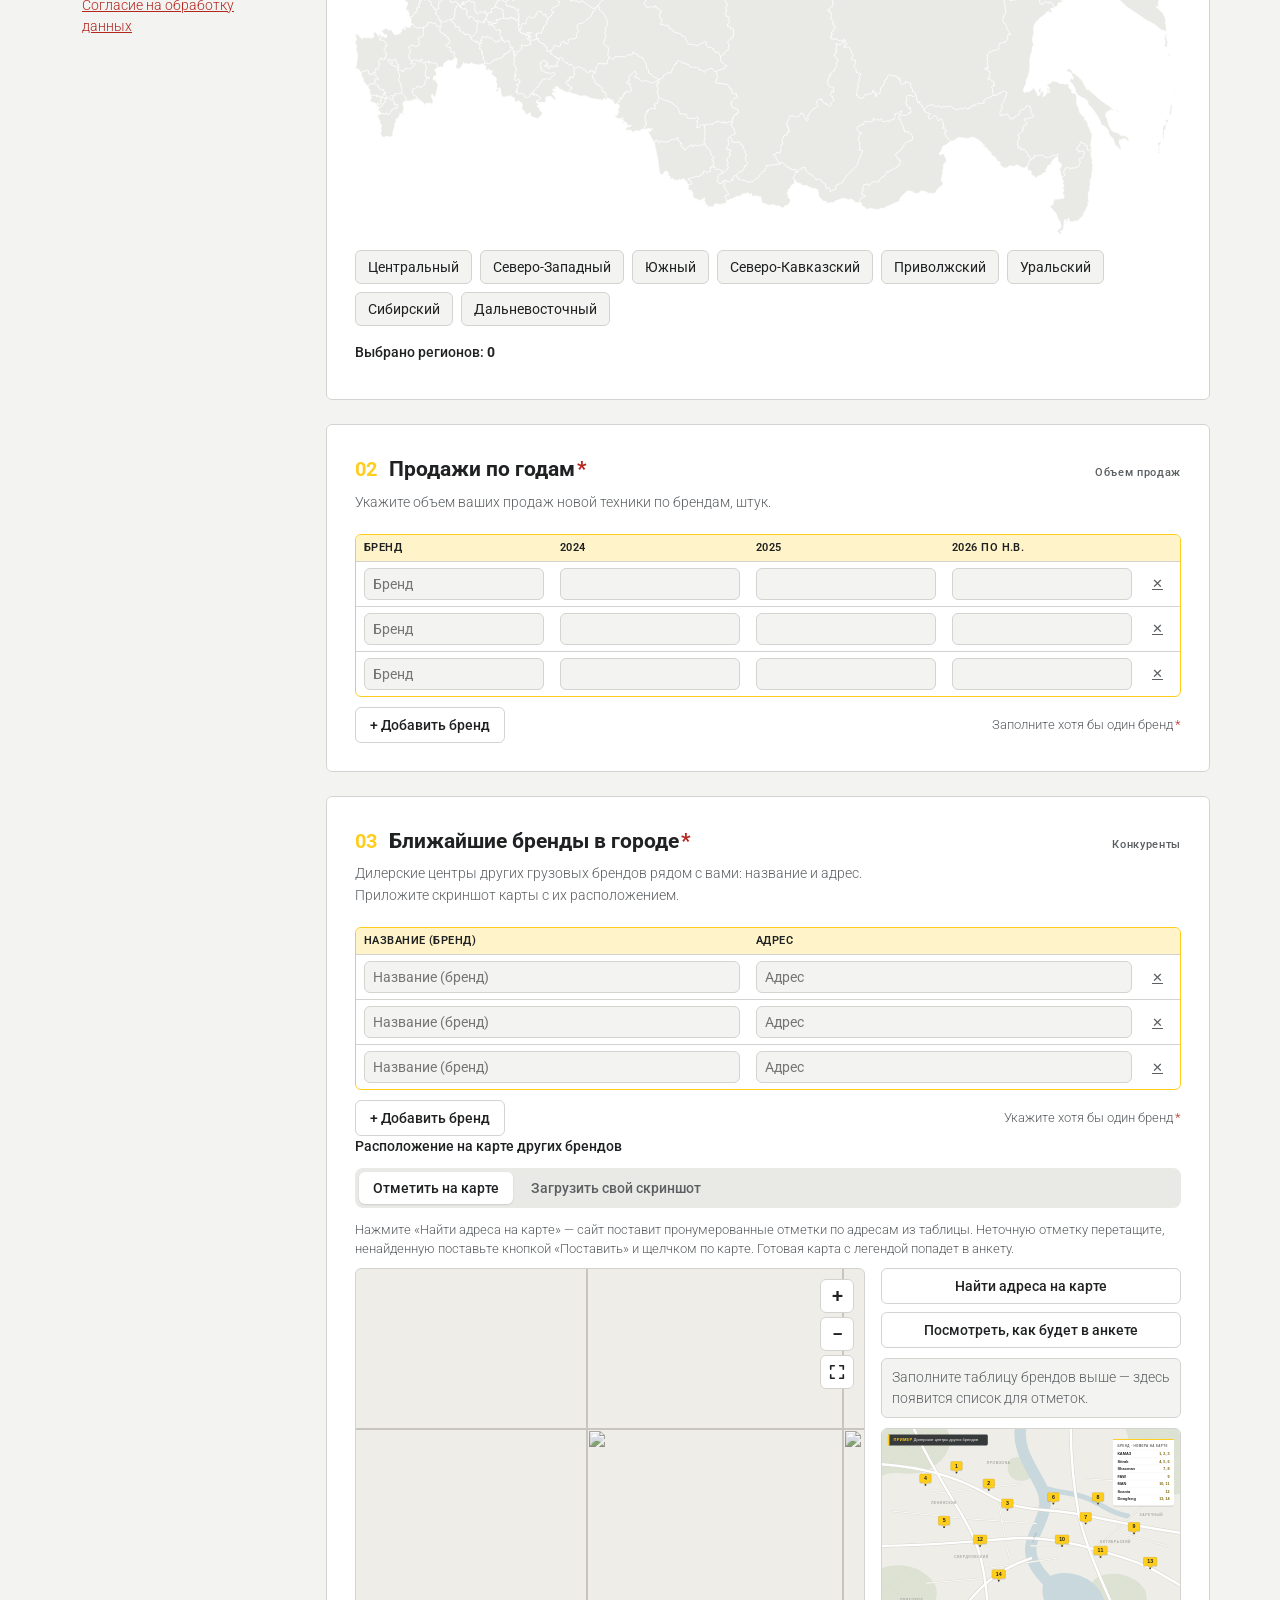
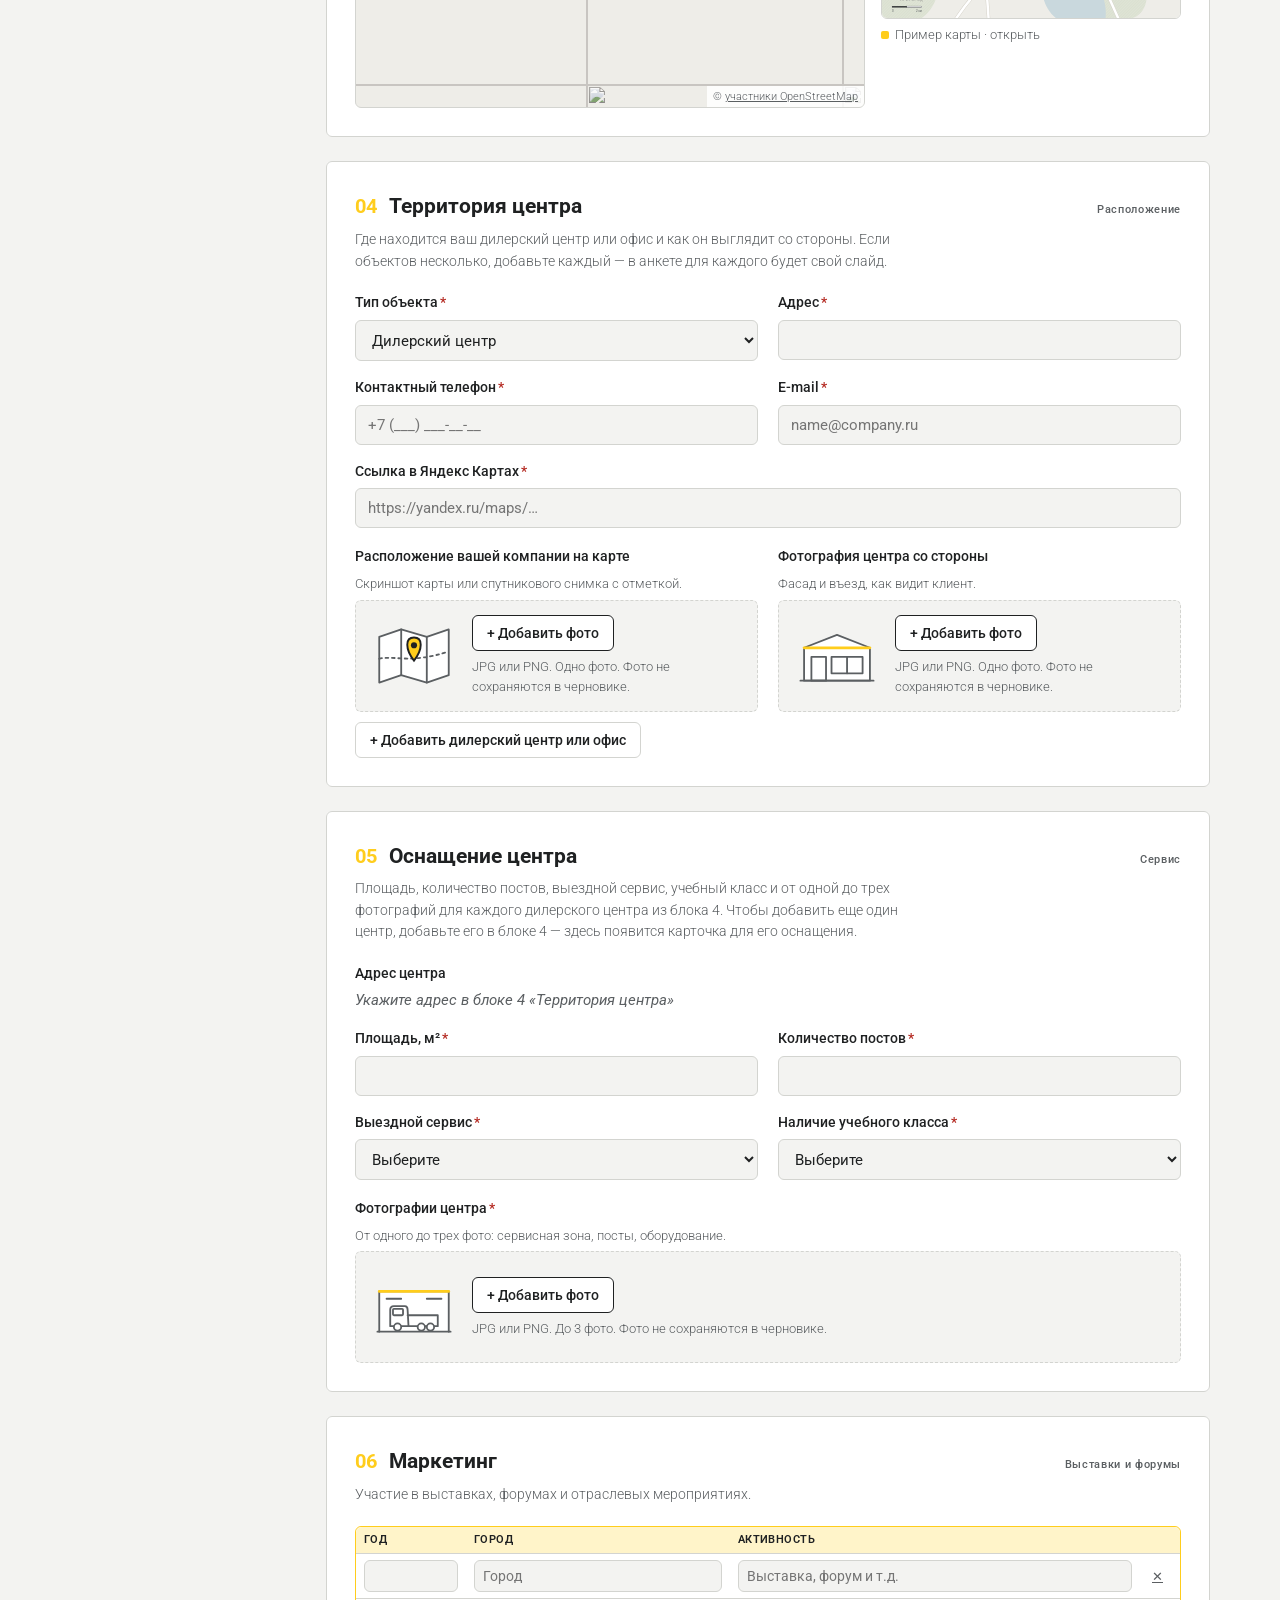
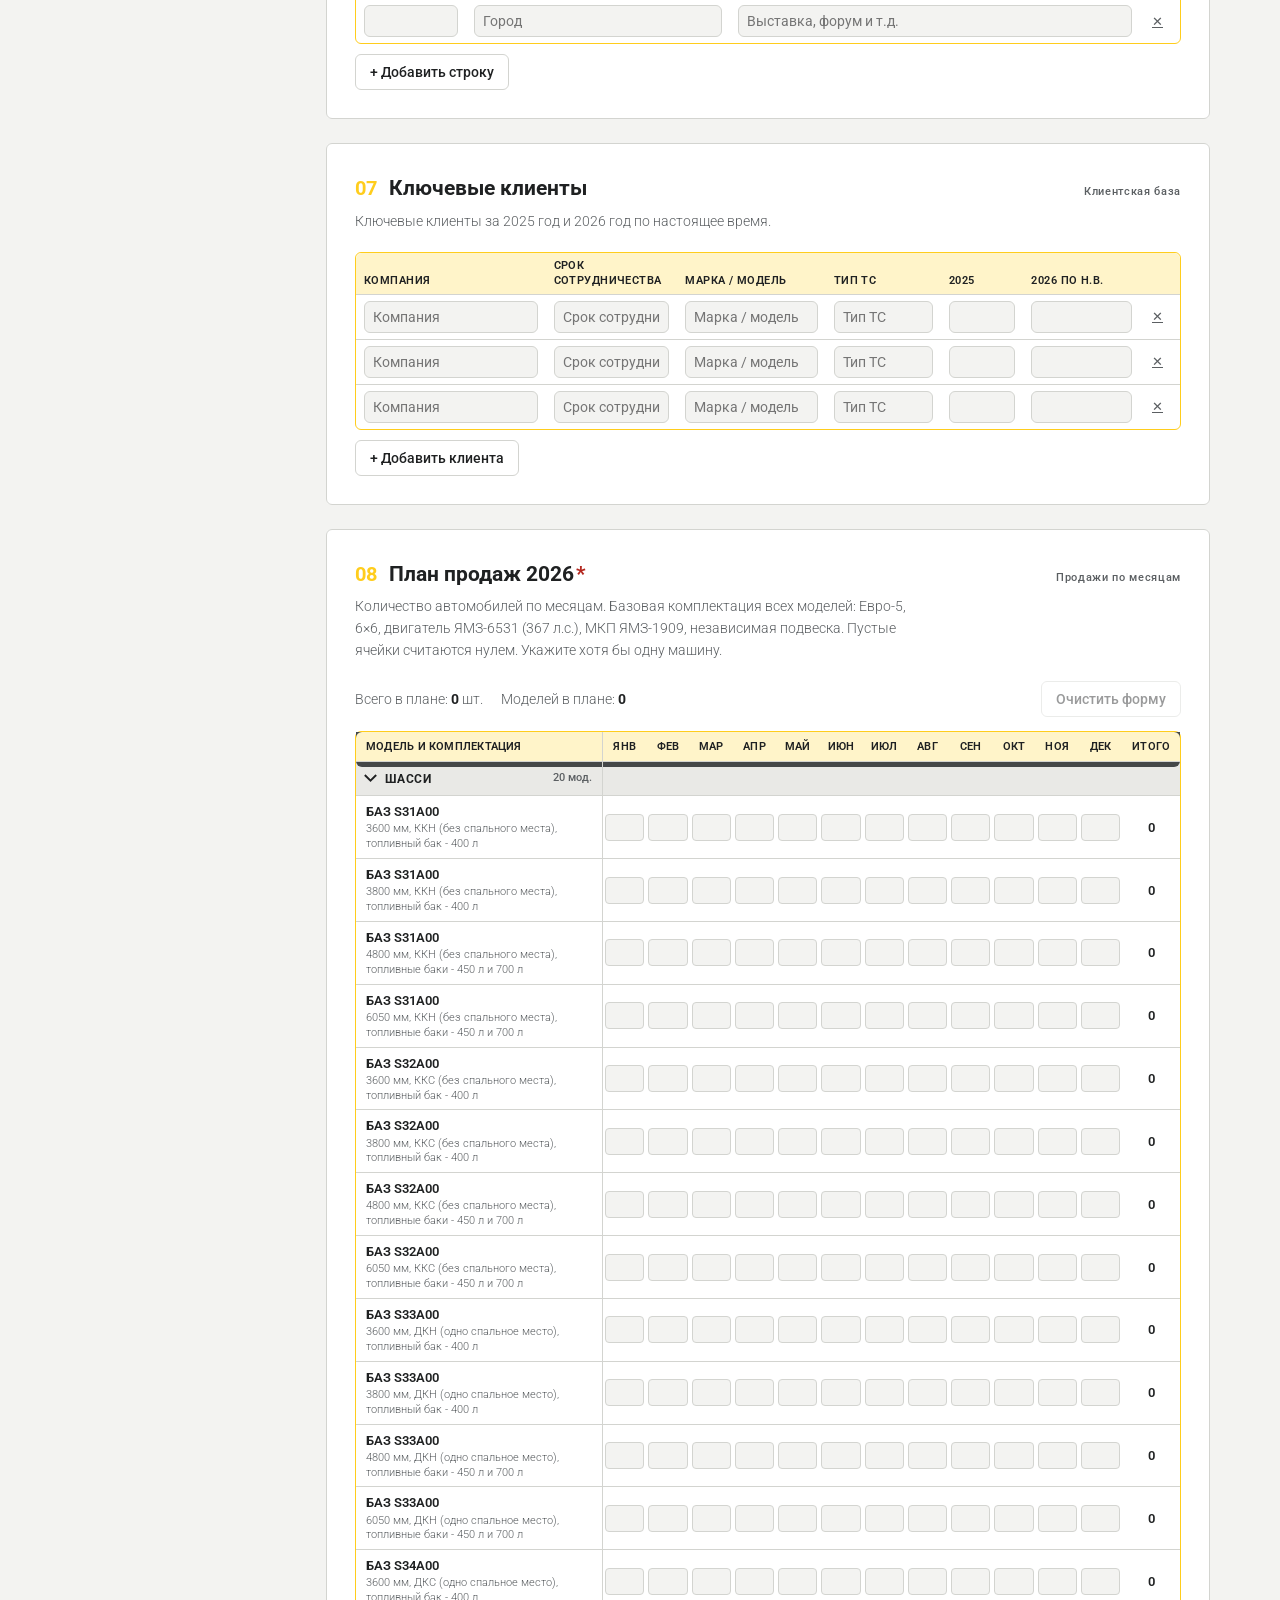
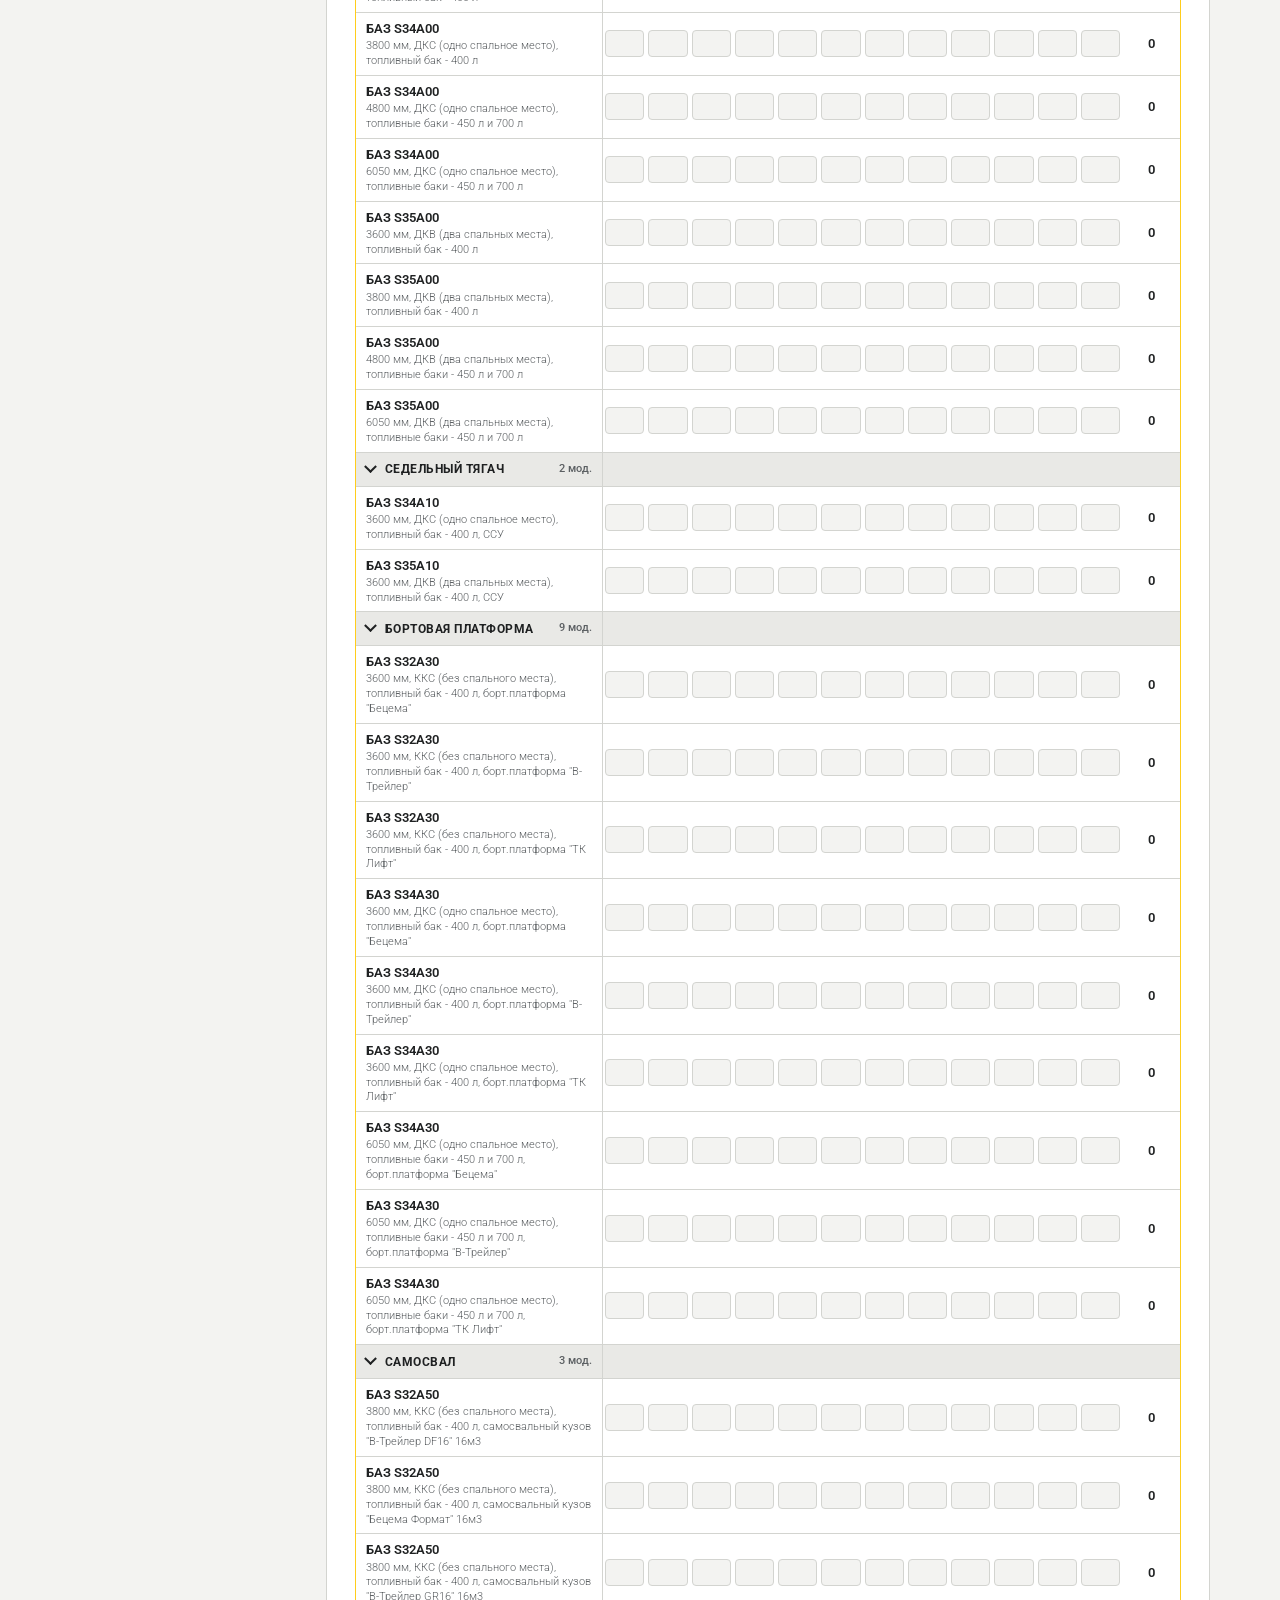
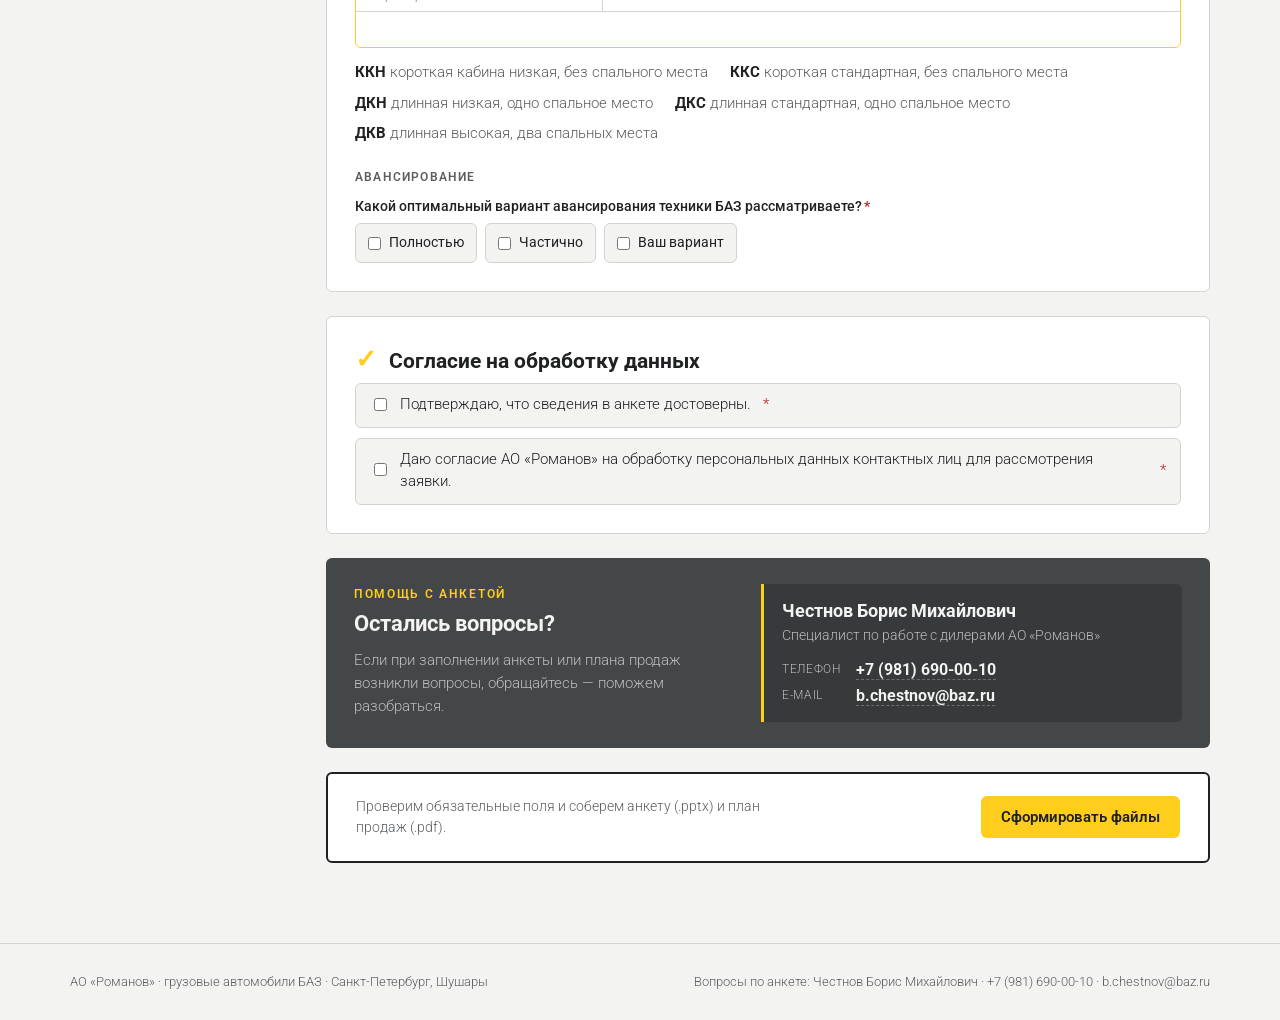
==== commit 0c8dbf67: "Прогресс заполнения по блокам: черточки и процент Co-Authored-By: Claude Opus 5.5 <noreply@anthropic" ====
--- a/index.html
+++ b/index.html
@@ -117,7 +117,8 @@
     <a href="#s7" data-s="s7" data-req="1"><span class="nm">8. План продаж 2026</span><span class="st"></span></a>
     <div class="part">Обработка данных</div>
     <a href="#sx" data-s="sx" data-req="1"><span class="nm">Согласие на обработку данных</span><span class="st"></span></a>
-    <div class="bar"><i id="bar"></i></div>
+    <div class="ptop"><span>Заполнено</span><b id="pctBig">0%</b></div>
+    <div class="bar seg" id="bar" aria-hidden="true"></div>
     <div class="pct" id="pct"></div>
     <a class="m-next" id="mNext" href="#s0" hidden></a>
     <div class="missing" id="missing"></div>
--- a/assets/css/style.css
+++ b/assets/css/style.css
@@ -148,6 +148,14 @@
 .rail .part{font:600 11px var(--f-mono);letter-spacing:.1em;text-transform:uppercase;color:var(--muted);padding:12px 12px 4px}
 .rail .bar{height:6px;border-radius:3px;background:var(--sunk);margin:14px 12px 4px;overflow:hidden}
 .rail .bar i{display:block;height:100%;width:0;background:var(--yellow);transition:width .3s}
+/* прогресс по блокам */
+.rail .ptop{display:flex;justify-content:space-between;align-items:baseline;padding:14px 12px 0;font:500 13px var(--f-body);color:var(--muted)}
+.rail .ptop b{font:700 18px var(--f-display);color:var(--ink)}
+.rail .bar.seg{display:grid;grid-template-columns:repeat(var(--n,8),minmax(0,1fr));gap:4px;height:8px;margin:8px 12px 4px;background:none;border-radius:0;overflow:visible}
+.rail .bar.seg i{width:auto;border-radius:2px;background:var(--sunk);transition:background .25s}
+.rail .bar.seg i.on{background:var(--yellow)}
+.rail .pct .p-m{display:none}
+@media (max-width:960px){.rail .ptop{display:none}.rail .bar.seg{height:5px;gap:3px;margin:0}.rail .pct .p-d{display:none}.rail .pct .p-m{display:inline}.rail .pct b.p-m{font:700 15px var(--f-display);color:var(--ink)}.rail .pct span.p-m{color:var(--muted)}}
 .rail .pct,.rail .save{font:500 12px var(--f-mono);color:var(--muted);padding:2px 12px}
 @media (max-width:960px){.form-layout{grid-template-columns:1fr;gap:16px;padding-top:0}
   .rail{position:sticky;top:env(safe-area-inset-top,0px);z-index:30;display:grid;grid-template-columns:1fr auto;align-items:center;gap:4px 12px;margin-inline:-20px;padding:10px 20px;background:var(--bg);border-bottom:1px solid var(--line);box-shadow:0 6px 12px -10px rgba(0,0,0,.25)}
